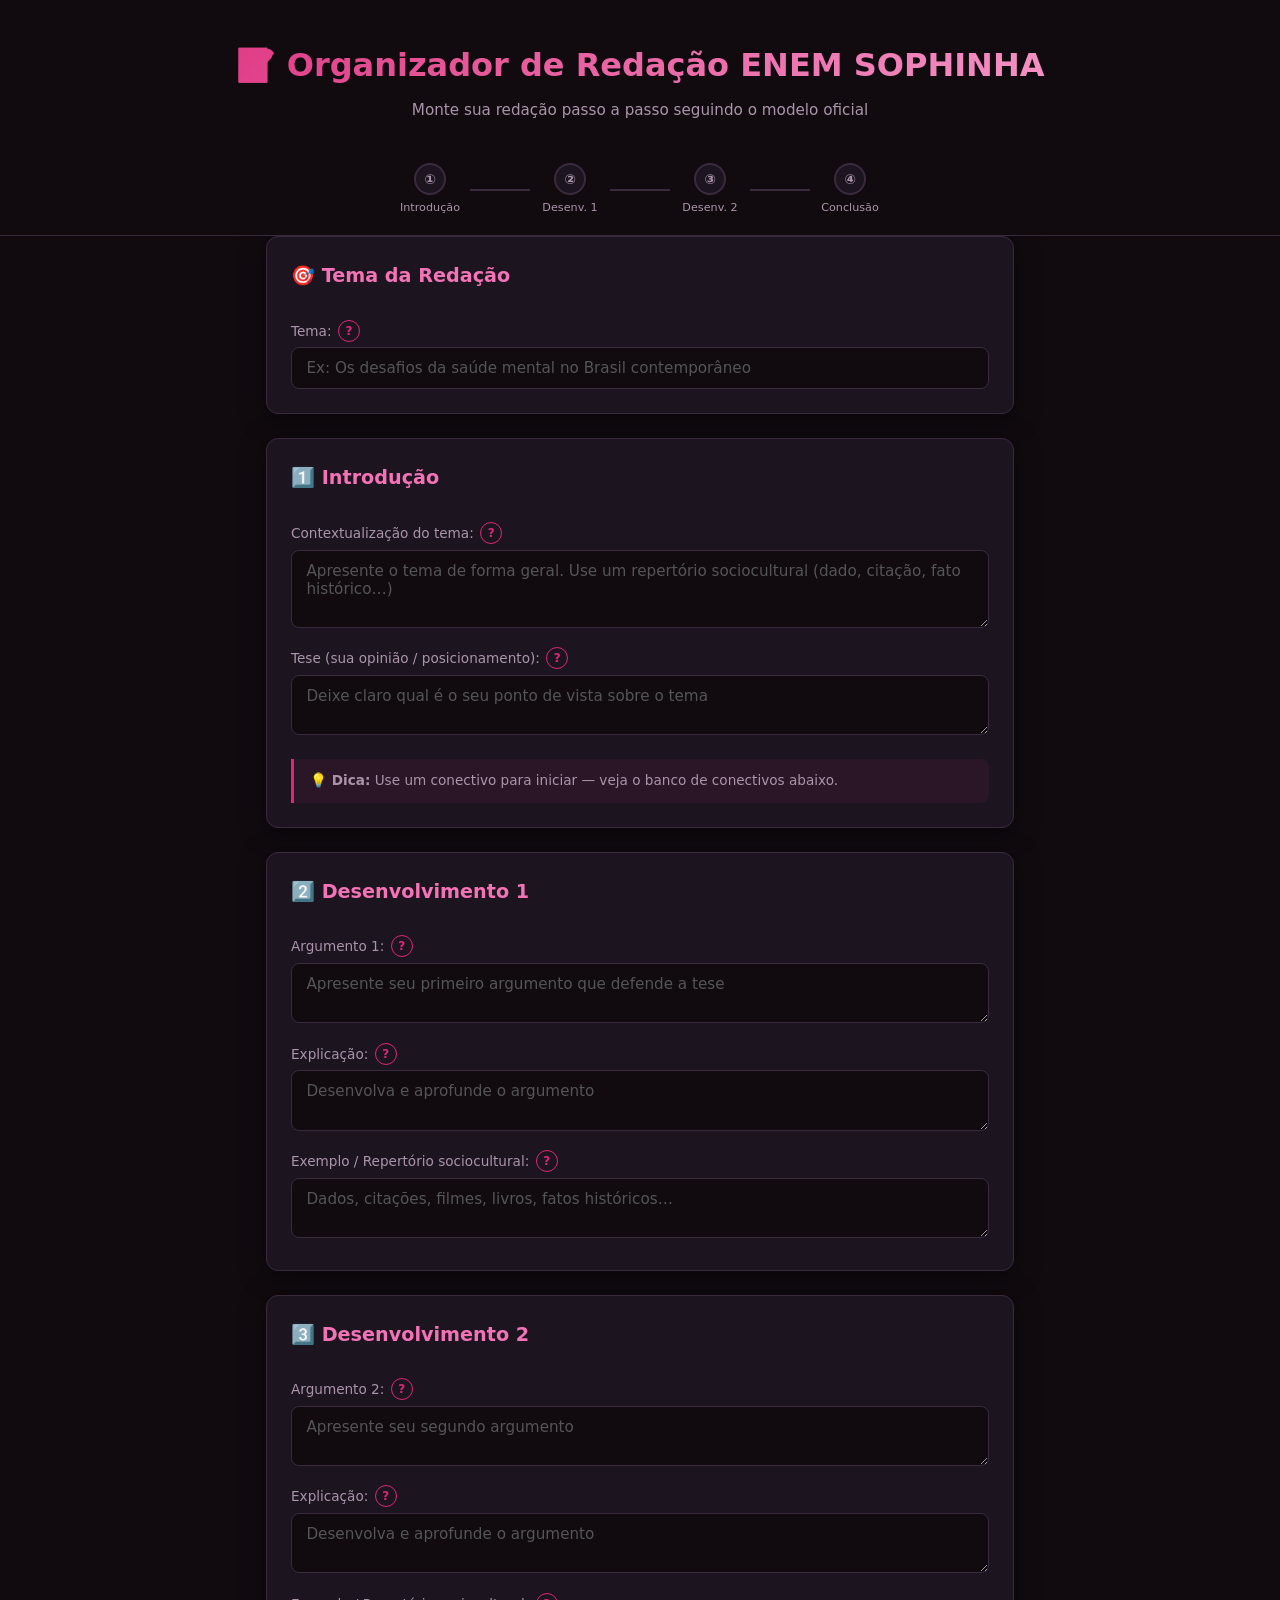
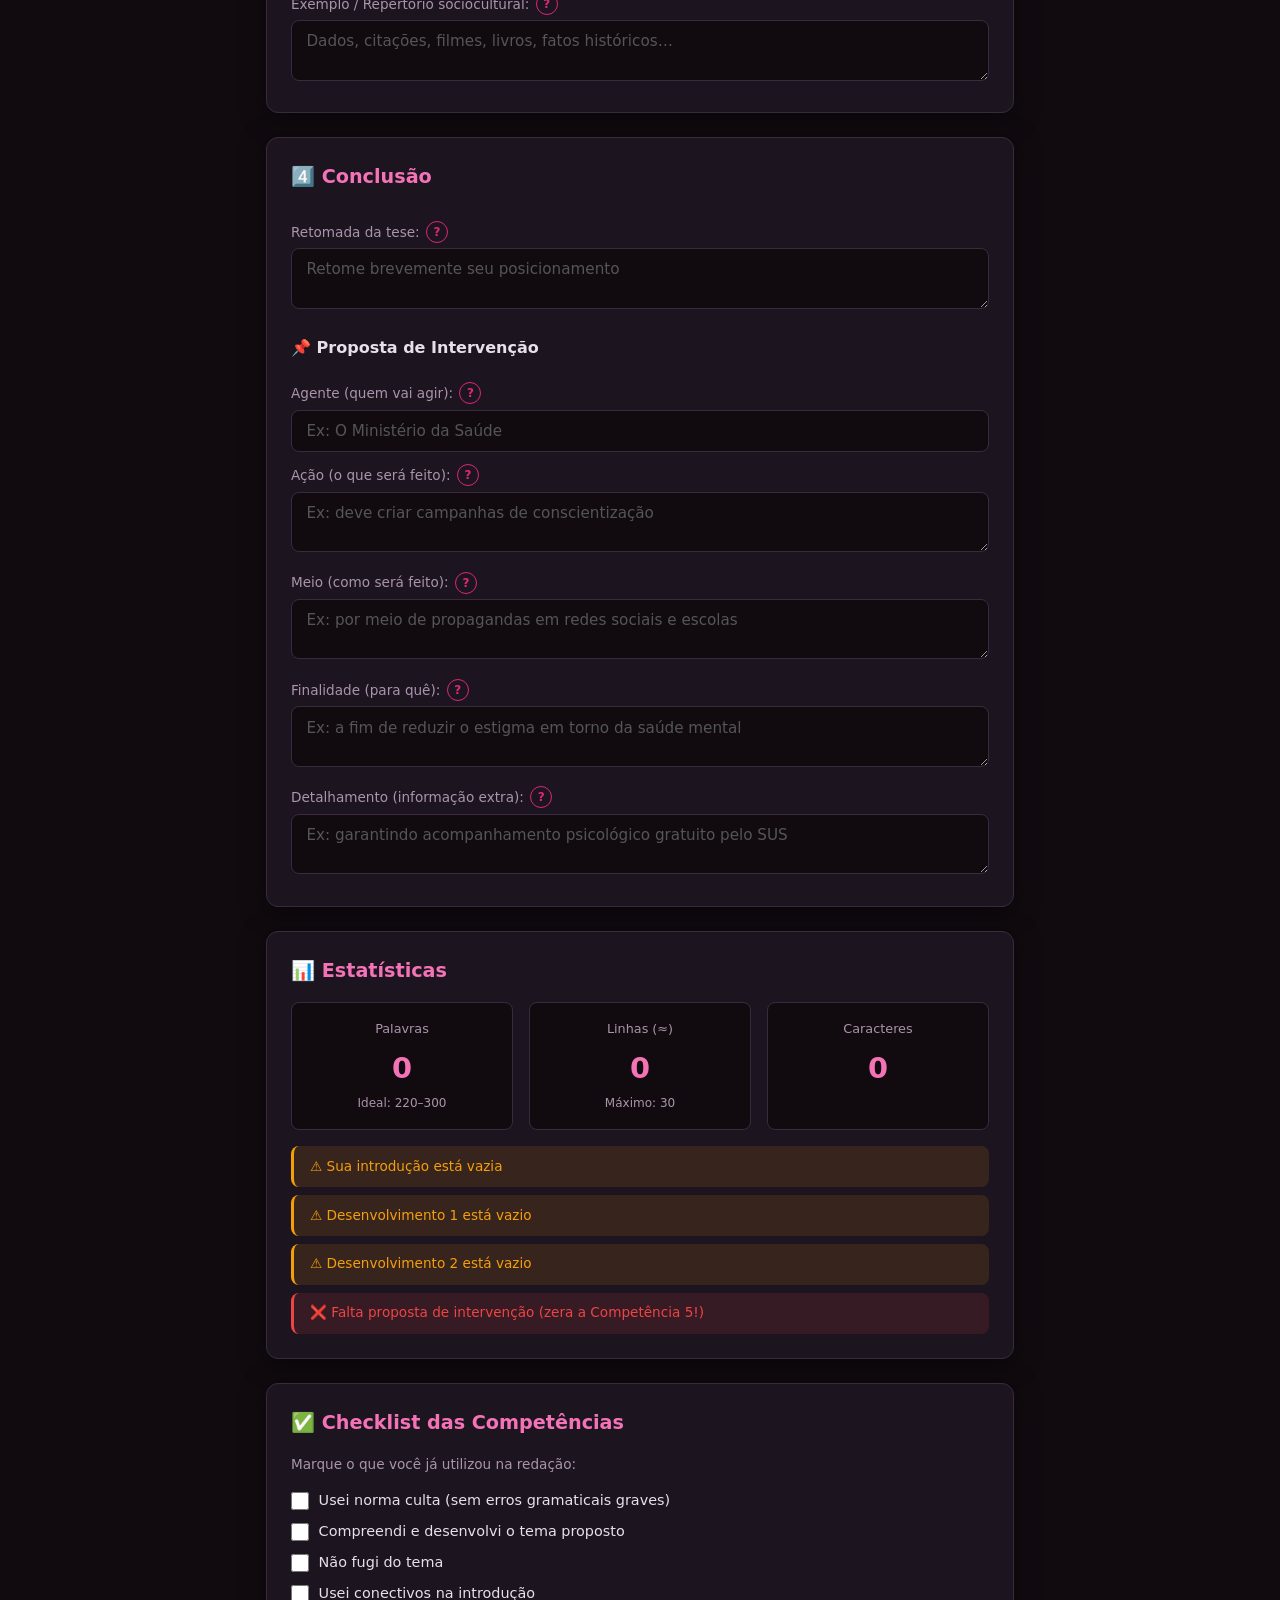
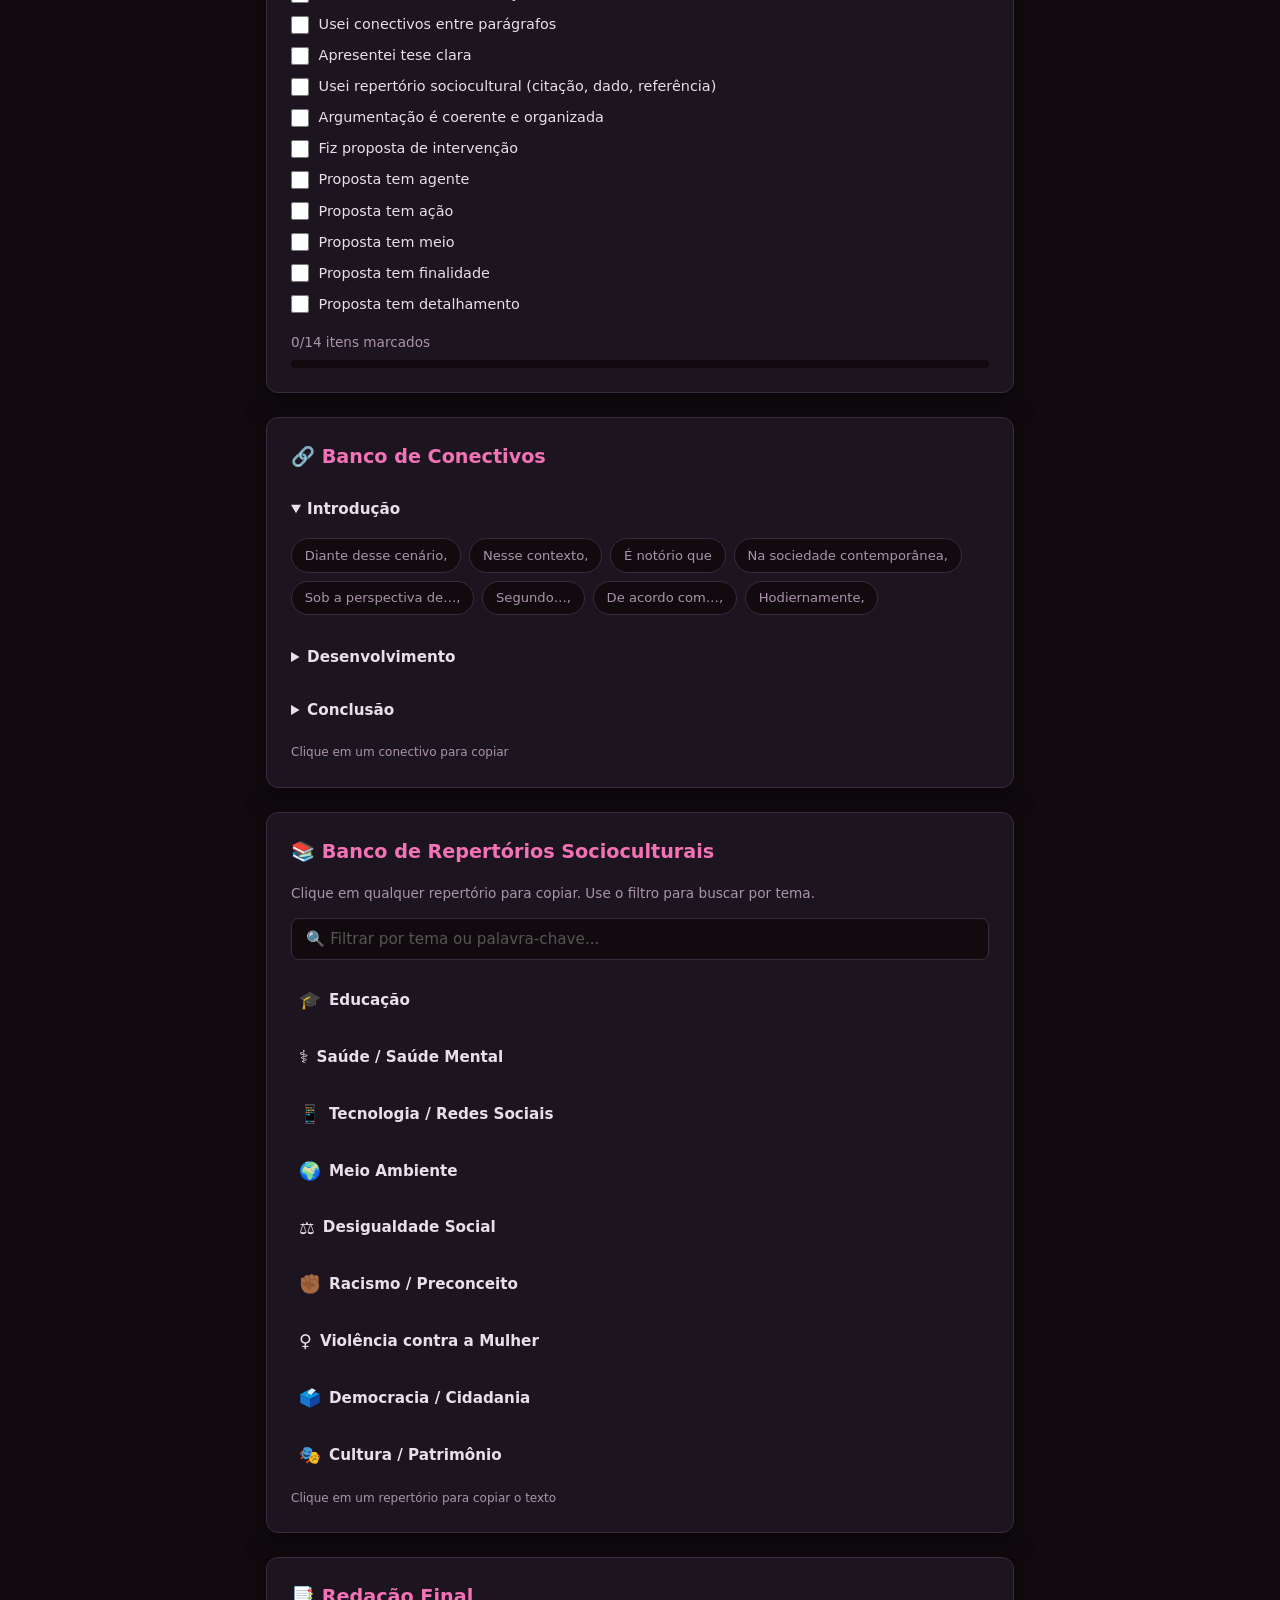
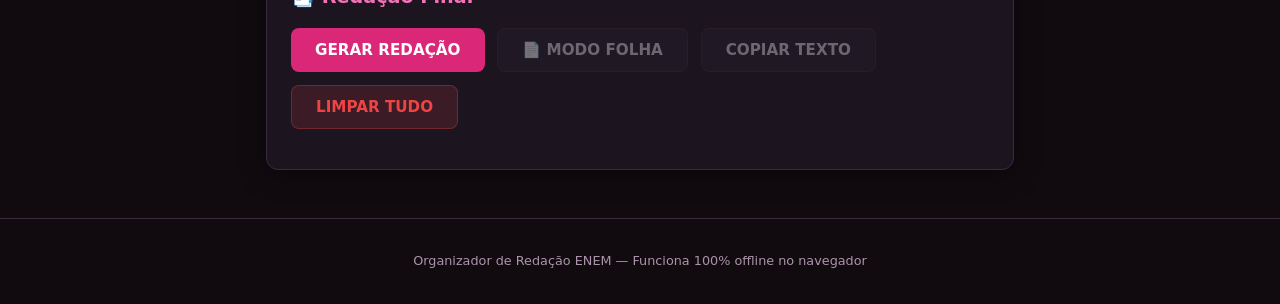
==== index.html @ adaa9970 "Add files via upload" ====
<!DOCTYPE html>
<html lang="pt-BR">
<head>
  <meta charset="UTF-8">
  <meta name="viewport" content="width=device-width, initial-scale=1.0">
  <title>Organizador de Redação ENEM SOPHINHA</title>
  <link rel="stylesheet" href="style.css">
</head>
<body>

  <header>
    <h1>📝 Organizador de Redação ENEM SOPHINHA</h1>
    <p class="subtitle">Monte sua redação passo a passo seguindo o modelo oficial</p>
  </header>

  <!-- ========== PROGRESSO POR SEÇÃO ========== -->
  <nav id="progresso-nav">
    <div class="progresso-container">
      <a href="#card-intro" class="progresso-step" data-secao="intro">
        <span class="step-icon">①</span>
        <span class="step-label">Introdução</span>
      </a>
      <div class="step-line"></div>
      <a href="#card-d1" class="progresso-step" data-secao="d1">
        <span class="step-icon">②</span>
        <span class="step-label">Desenv. 1</span>
      </a>
      <div class="step-line"></div>
      <a href="#card-d2" class="progresso-step" data-secao="d2">
        <span class="step-icon">③</span>
        <span class="step-label">Desenv. 2</span>
      </a>
      <div class="step-line"></div>
      <a href="#card-conclusao" class="progresso-step" data-secao="conc">
        <span class="step-icon">④</span>
        <span class="step-label">Conclusão</span>
      </a>
    </div>
  </nav>

  <main>

    <!-- ========== TEMA ========== -->
    <section class="card" id="card-tema">
      <h2>🎯 Tema da Redação</h2>
      <div class="label-row">
        <label for="tema">Tema:</label>
        <button class="btn-dica" data-dica="tema">?</button>
      </div>
      <div class="dica-contextual" id="dica-tema" hidden>
        O tema é dado pela prova. Copie-o exatamente como aparece na proposta de redação. Ter o tema visível ajuda a não fugir do assunto.
      </div>
      <input type="text" id="tema" placeholder="Ex: Os desafios da saúde mental no Brasil contemporâneo">
    </section>

    <!-- ========== INTRODUÇÃO ========== -->
    <section class="card" id="card-intro">
      <h2>1️⃣ Introdução</h2>

      <div class="label-row">
        <label for="intro-contexto">Contextualização do tema:</label>
        <button class="btn-dica" data-dica="intro-contexto">?</button>
      </div>
      <div class="dica-contextual" id="dica-intro-contexto" hidden>
        Comece com um <strong>repertório sociocultural</strong> (citação de filósofo, dado estatístico, referência histórica ou cultural) que se conecte ao tema. Isso impressiona o corretor logo no início e mostra seu conhecimento de mundo.
      </div>
      <textarea id="intro-contexto" rows="3" placeholder="Apresente o tema de forma geral. Use um repertório sociocultural (dado, citação, fato histórico…)"></textarea>

      <div class="label-row">
        <label for="intro-tese">Tese (sua opinião / posicionamento):</label>
        <button class="btn-dica" data-dica="intro-tese">?</button>
      </div>
      <div class="dica-contextual" id="dica-intro-tese" hidden>
        A tese é o <strong>seu posicionamento central</strong> sobre o tema. Deve ser clara e direta, geralmente na última frase da introdução. Ex: <em>"…o que configura um grave problema que precisa ser combatido."</em> Toda a redação gira em torno dela.
      </div>
      <textarea id="intro-tese" rows="2" placeholder="Deixe claro qual é o seu ponto de vista sobre o tema"></textarea>

      <div class="dica-box">
        <strong>💡 Dica:</strong> Use um conectivo para iniciar — veja o banco de conectivos abaixo.
      </div>
    </section>

    <!-- ========== DESENVOLVIMENTO 1 ========== -->
    <section class="card" id="card-d1">
      <h2>2️⃣ Desenvolvimento 1</h2>

      <div class="label-row">
        <label for="d1-argumento">Argumento 1:</label>
        <button class="btn-dica" data-dica="d1-argumento">?</button>
      </div>
      <div class="dica-contextual" id="dica-d1-argumento" hidden>
        Apresente uma <strong>causa ou consequência</strong> do problema tratado no tema. O argumento deve defender sua tese. Comece com um conectivo como <em>"Primeiramente,"</em> ou <em>"Em primeiro lugar,"</em>.
      </div>
      <textarea id="d1-argumento" rows="2" placeholder="Apresente seu primeiro argumento que defende a tese"></textarea>

      <div class="label-row">
        <label for="d1-explicacao">Explicação:</label>
        <button class="btn-dica" data-dica="d1-explicacao">?</button>
      </div>
      <div class="dica-contextual" id="dica-d1-explicacao" hidden>
        Aprofunde o argumento. Explique <strong>por que</strong> isso acontece ou <strong>como</strong> isso afeta a sociedade. Não basta afirmar — é preciso desenvolver o raciocínio.
      </div>
      <textarea id="d1-explicacao" rows="2" placeholder="Desenvolva e aprofunde o argumento"></textarea>

      <div class="label-row">
        <label for="d1-repertorio">Exemplo / Repertório sociocultural:</label>
        <button class="btn-dica" data-dica="d1-repertorio">?</button>
      </div>
      <div class="dica-contextual" id="dica-d1-repertorio" hidden>
        Use um repertório <strong>legitimado</strong>: dados do IBGE, citações de filósofos (Bauman, Foucault, Hannah Arendt…), referências a filmes, livros, leis ou fatos históricos. Evite senso comum e achismos.
      </div>
      <textarea id="d1-repertorio" rows="2" placeholder="Dados, citações, filmes, livros, fatos históricos…"></textarea>
    </section>

    <!-- ========== DESENVOLVIMENTO 2 ========== -->
    <section class="card" id="card-d2">
      <h2>3️⃣ Desenvolvimento 2</h2>

      <div class="label-row">
        <label for="d2-argumento">Argumento 2:</label>
        <button class="btn-dica" data-dica="d2-argumento">?</button>
      </div>
      <div class="dica-contextual" id="dica-d2-argumento" hidden>
        Traga um <strong>segundo ponto de vista</strong> diferente do primeiro. Pode ser outra causa, outra consequência ou outro ângulo do problema. Use conectivos como <em>"Além disso,"</em> ou <em>"Outrossim,"</em>.
      </div>
      <textarea id="d2-argumento" rows="2" placeholder="Apresente seu segundo argumento"></textarea>

      <div class="label-row">
        <label for="d2-explicacao">Explicação:</label>
        <button class="btn-dica" data-dica="d2-explicacao">?</button>
      </div>
      <div class="dica-contextual" id="dica-d2-explicacao" hidden>
        Mesmo esquema do D1: desenvolva o raciocínio. Mostre <strong>por que</strong> esse segundo ponto é relevante e como ele se conecta à sua tese.
      </div>
      <textarea id="d2-explicacao" rows="2" placeholder="Desenvolva e aprofunde o argumento"></textarea>

      <div class="label-row">
        <label for="d2-repertorio">Exemplo / Repertório sociocultural:</label>
        <button class="btn-dica" data-dica="d2-repertorio">?</button>
      </div>
      <div class="dica-contextual" id="dica-d2-repertorio" hidden>
        Use um repertório <strong>diferente</strong> do D1. Se usou um filósofo antes, tente agora um dado estatístico, uma lei ou um filme. Variedade de repertório mostra amplitude de conhecimento.
      </div>
      <textarea id="d2-repertorio" rows="2" placeholder="Dados, citações, filmes, livros, fatos históricos…"></textarea>
    </section>

    <!-- ========== CONCLUSÃO ========== -->
    <section class="card" id="card-conclusao">
      <h2>4️⃣ Conclusão</h2>

      <div class="label-row">
        <label for="conc-retomada">Retomada da tese:</label>
        <button class="btn-dica" data-dica="conc-retomada">?</button>
      </div>
      <div class="dica-contextual" id="dica-conc-retomada" hidden>
        Resuma seu posicionamento em <strong>1-2 frases</strong> antes de entrar na proposta. Use conectivos como <em>"Portanto,"</em> ou <em>"Diante do exposto,"</em>. Não repita a introdução — sintetize.
      </div>
      <textarea id="conc-retomada" rows="2" placeholder="Retome brevemente seu posicionamento"></textarea>

      <h3>📌 Proposta de Intervenção</h3>

      <div class="label-row">
        <label for="conc-agente">Agente (quem vai agir):</label>
        <button class="btn-dica" data-dica="conc-agente">?</button>
      </div>
      <div class="dica-contextual" id="dica-conc-agente" hidden>
        O agente é <strong>quem vai executar a ação</strong>. Pode ser: O Governo Federal, O Ministério da Educação, as escolas, a mídia, as ONGs, a família… Seja específico — evite "a sociedade" sozinha.
      </div>
      <input type="text" id="conc-agente" placeholder="Ex: O Ministério da Saúde">

      <div class="label-row">
        <label for="conc-acao">Ação (o que será feito):</label>
        <button class="btn-dica" data-dica="conc-acao">?</button>
      </div>
      <div class="dica-contextual" id="dica-conc-acao" hidden>
        Descreva <strong>o que o agente vai fazer concretamente</strong>. Use verbos de ação: criar, implementar, promover, fiscalizar, investir. Ex: <em>"deve criar campanhas educativas"</em>.
      </div>
      <textarea id="conc-acao" rows="2" placeholder="Ex: deve criar campanhas de conscientização"></textarea>

      <div class="label-row">
        <label for="conc-meio">Meio (como será feito):</label>
        <button class="btn-dica" data-dica="conc-meio">?</button>
      </div>
      <div class="dica-contextual" id="dica-conc-meio" hidden>
        Explique <strong>como a ação será executada</strong>. Use expressões como: <em>"por meio de"</em>, <em>"através de"</em>, <em>"mediante"</em>. Ex: <em>"por meio de palestras nas escolas públicas"</em>.
      </div>
      <textarea id="conc-meio" rows="2" placeholder="Ex: por meio de propagandas em redes sociais e escolas"></textarea>

      <div class="label-row">
        <label for="conc-finalidade">Finalidade (para quê):</label>
        <button class="btn-dica" data-dica="conc-finalidade">?</button>
      </div>
      <div class="dica-contextual" id="dica-conc-finalidade" hidden>
        Qual o <strong>objetivo</strong> da ação? Use: <em>"a fim de"</em>, <em>"para que"</em>, <em>"com o intuito de"</em>, <em>"de modo a"</em>. Conecte de volta ao problema do tema.
      </div>
      <textarea id="conc-finalidade" rows="2" placeholder="Ex: a fim de reduzir o estigma em torno da saúde mental"></textarea>

      <div class="label-row">
        <label for="conc-detalhamento">Detalhamento (informação extra):</label>
        <button class="btn-dica" data-dica="conc-detalhamento">?</button>
      </div>
      <div class="dica-contextual" id="dica-conc-detalhamento" hidden>
        O detalhamento é o <strong>5º elemento</strong> que garante nota máxima na Competência 5. Adicione informação extra sobre qualquer parte da proposta. Ex: <em>"garantindo acompanhamento gratuito pelo SUS"</em> ou <em>"com fiscalização trimestral do Ministério Público"</em>.
      </div>
      <textarea id="conc-detalhamento" rows="2" placeholder="Ex: garantindo acompanhamento psicológico gratuito pelo SUS"></textarea>
    </section>

    <!-- ========== CONTADORES & AVISOS ========== -->
    <section class="card" id="card-stats">
      <h2>📊 Estatísticas</h2>
      <div class="stats-grid">
        <div class="stat-item">
          <span class="stat-label">Palavras</span>
          <span class="stat-value" id="stat-palavras">0</span>
          <span class="stat-hint">Ideal: 220–300</span>
        </div>
        <div class="stat-item">
          <span class="stat-label">Linhas (≈)</span>
          <span class="stat-value" id="stat-linhas">0</span>
          <span class="stat-hint">Máximo: 30</span>
        </div>
        <div class="stat-item">
          <span class="stat-label">Caracteres</span>
          <span class="stat-value" id="stat-caracteres">0</span>
        </div>
      </div>
      <div id="avisos" class="avisos-box"></div>
    </section>

    <!-- ========== CHECKLIST COMPETÊNCIAS ========== -->
    <section class="card" id="card-checklist">
      <h2>✅ Checklist das Competências</h2>
      <p class="checklist-desc">Marque o que você já utilizou na redação:</p>
      <ul class="checklist">
        <li><label><input type="checkbox" data-comp="1"> Usei norma culta (sem erros gramaticais graves)</label></li>
        <li><label><input type="checkbox" data-comp="2"> Compreendi e desenvolvi o tema proposto</label></li>
        <li><label><input type="checkbox" data-comp="2b"> Não fugi do tema</label></li>
        <li><label><input type="checkbox" data-comp="3"> Usei conectivos na introdução</label></li>
        <li><label><input type="checkbox" data-comp="3b"> Usei conectivos entre parágrafos</label></li>
        <li><label><input type="checkbox" data-comp="3c"> Apresentei tese clara</label></li>
        <li><label><input type="checkbox" data-comp="4"> Usei repertório sociocultural (citação, dado, referência)</label></li>
        <li><label><input type="checkbox" data-comp="4b"> Argumentação é coerente e organizada</label></li>
        <li><label><input type="checkbox" data-comp="5"> Fiz proposta de intervenção</label></li>
        <li><label><input type="checkbox" data-comp="5b"> Proposta tem agente</label></li>
        <li><label><input type="checkbox" data-comp="5c"> Proposta tem ação</label></li>
        <li><label><input type="checkbox" data-comp="5d"> Proposta tem meio</label></li>
        <li><label><input type="checkbox" data-comp="5e"> Proposta tem finalidade</label></li>
        <li><label><input type="checkbox" data-comp="5f"> Proposta tem detalhamento</label></li>
      </ul>
      <div class="checklist-progress">
        <span id="checklist-count">0</span>/14 itens marcados
        <div class="progress-bar"><div class="progress-fill" id="checklist-bar"></div></div>
      </div>
    </section>

    <!-- ========== BANCO DE CONECTIVOS ========== -->
    <section class="card" id="card-conectivos">
      <h2>🔗 Banco de Conectivos</h2>

      <details open>
        <summary><strong>Introdução</strong></summary>
        <div class="tags">
          <span class="tag" data-copy>Diante desse cenário,</span>
          <span class="tag" data-copy>Nesse contexto,</span>
          <span class="tag" data-copy>É notório que</span>
          <span class="tag" data-copy>Na sociedade contemporânea,</span>
          <span class="tag" data-copy>Sob a perspectiva de…,</span>
          <span class="tag" data-copy>Segundo…,</span>
          <span class="tag" data-copy>De acordo com…,</span>
          <span class="tag" data-copy>Hodiernamente,</span>
        </div>
      </details>

      <details>
        <summary><strong>Desenvolvimento</strong></summary>
        <div class="tags">
          <span class="tag" data-copy>Além disso,</span>
          <span class="tag" data-copy>Ademais,</span>
          <span class="tag" data-copy>Outrossim,</span>
          <span class="tag" data-copy>Nessa perspectiva,</span>
          <span class="tag" data-copy>Vale ressaltar que</span>
          <span class="tag" data-copy>Em virtude disso,</span>
          <span class="tag" data-copy>Sob essa ótica,</span>
          <span class="tag" data-copy>Dessa maneira,</span>
          <span class="tag" data-copy>Sendo assim,</span>
          <span class="tag" data-copy>Diante disso,</span>
        </div>
      </details>

      <details>
        <summary><strong>Conclusão</strong></summary>
        <div class="tags">
          <span class="tag" data-copy>Portanto,</span>
          <span class="tag" data-copy>Dessa forma,</span>
          <span class="tag" data-copy>Logo,</span>
          <span class="tag" data-copy>Em suma,</span>
          <span class="tag" data-copy>Diante do exposto,</span>
          <span class="tag" data-copy>É imprescindível que</span>
          <span class="tag" data-copy>Torna-se necessário, portanto,</span>
        </div>
      </details>

      <p class="tag-hint">Clique em um conectivo para copiar</p>
    </section>

    <!-- ========== BANCO DE REPERTÓRIOS ========== -->
    <section class="card" id="card-repertorios">
      <h2>📚 Banco de Repertórios Socioculturais</h2>
      <p class="checklist-desc">Clique em qualquer repertório para copiar. Use o filtro para buscar por tema.</p>

      <input type="text" id="filtro-repertorios" placeholder="🔍 Filtrar por tema ou palavra-chave...">

      <div id="repertorios-lista">

        <!-- EDUCAÇÃO -->
        <details class="rep-grupo" data-tema="educação">
          <summary><span class="rep-icone">🎓</span> <strong>Educação</strong></summary>
          <div class="rep-cards">
            <div class="rep-card" data-copy>
              <span class="rep-tipo">Citação</span>
              <p class="rep-texto">“A educação é a arma mais poderosa que você pode usar para mudar o mundo.”</p>
              <span class="rep-autor">— Nelson Mandela</span>
            </div>
            <div class="rep-card" data-copy>
              <span class="rep-tipo">Citação</span>
              <p class="rep-texto">“Se a educação sozinha não transforma a sociedade, sem ela tampouco a sociedade muda.”</p>
              <span class="rep-autor">— Paulo Freire</span>
            </div>
            <div class="rep-card" data-copy>
              <span class="rep-tipo">Constituição</span>
              <p class="rep-texto">O Art. 205 da Constituição Federal garante que a educação é direito de todos e dever do Estado e da família.</p>
              <span class="rep-autor">— CF/1988</span>
            </div>
            <div class="rep-card" data-copy>
              <span class="rep-tipo">Dado</span>
              <p class="rep-texto">Segundo o IBGE (PNAD 2023), cerca de 9,6 milhões de brasileiros com 15 anos ou mais são analfabetos.</p>
              <span class="rep-autor">— IBGE</span>
            </div>
          </div>
        </details>

        <!-- SAÚDE -->
        <details class="rep-grupo" data-tema="saúde saúde mental">
          <summary><span class="rep-icone">⚕️</span> <strong>Saúde / Saúde Mental</strong></summary>
          <div class="rep-cards">
            <div class="rep-card" data-copy>
              <span class="rep-tipo">Conceito</span>
              <p class="rep-texto">Segundo a OMS, saúde é “um estado de completo bem-estar físico, mental e social, e não apenas a ausência de doenças.”</p>
              <span class="rep-autor">— OMS</span>
            </div>
            <div class="rep-card" data-copy>
              <span class="rep-tipo">Dado</span>
              <p class="rep-texto">O Brasil é o país mais ansioso do mundo, com 18,6 milhões de pessoas com transtornos de ansiedade.</p>
              <span class="rep-autor">— OMS, 2023</span>
            </div>
            <div class="rep-card" data-copy>
              <span class="rep-tipo">Constituição</span>
              <p class="rep-texto">O Art. 196 da CF/1988 afirma que “a saúde é direito de todos e dever do Estado”.</p>
              <span class="rep-autor">— CF/1988</span>
            </div>
            <div class="rep-card" data-copy>
              <span class="rep-tipo">Referência</span>
              <p class="rep-texto">No livro “O Alienista”, Machado de Assis satiriza a linha tênue entre sanidade e loucura na sociedade.</p>
              <span class="rep-autor">— Machado de Assis</span>
            </div>
          </div>
        </details>

        <!-- TECNOLOGIA -->
        <details class="rep-grupo" data-tema="tecnologia redes sociais internet">
          <summary><span class="rep-icone">📱</span> <strong>Tecnologia / Redes Sociais</strong></summary>
          <div class="rep-cards">
            <div class="rep-card" data-copy>
              <span class="rep-tipo">Citação</span>
              <p class="rep-texto">“A sociedade do cansaço” de Byung-Chul Han analisa como a hiperconectividade gera esgotamento e superfície nas relações.</p>
              <span class="rep-autor">— Byung-Chul Han</span>
            </div>
            <div class="rep-card" data-copy>
              <span class="rep-tipo">Conceito</span>
              <p class="rep-texto">Zygmunt Bauman, em “Modernidade Líquida”, descreve relações frágeis e efêmeras potencializadas pelo mundo digital.</p>
              <span class="rep-autor">— Zygmunt Bauman</span>
            </div>
            <div class="rep-card" data-copy>
              <span class="rep-tipo">Filme</span>
              <p class="rep-texto">O documentário “O Dilema das Redes” (Netflix) revela como algoritmos manipulam comportamentos e criam bolhas informacionais.</p>
              <span class="rep-autor">— Netflix, 2020</span>
            </div>
            <div class="rep-card" data-copy>
              <span class="rep-tipo">Lei</span>
              <p class="rep-texto">O Marco Civil da Internet (Lei 12.965/2014) estabelece princípios, garantias e direitos para o uso da internet no Brasil.</p>
              <span class="rep-autor">— Lei 12.965/2014</span>
            </div>
          </div>
        </details>

        <!-- MEIO AMBIENTE -->
        <details class="rep-grupo" data-tema="meio ambiente sustentabilidade climática desmatamento">
          <summary><span class="rep-icone">🌍</span> <strong>Meio Ambiente</strong></summary>
          <div class="rep-cards">
            <div class="rep-card" data-copy>
              <span class="rep-tipo">Citação</span>
              <p class="rep-texto">“Não herdamos a Terra dos nossos pais, empréstimo-a dos nossos filhos.”</p>
              <span class="rep-autor">— Provérbio indígena</span>
            </div>
            <div class="rep-card" data-copy>
              <span class="rep-tipo">Constituição</span>
              <p class="rep-texto">O Art. 225 da CF/1988 garante que todos têm direito ao meio ambiente ecologicamente equilibrado, bem de uso comum do povo.</p>
              <span class="rep-autor">— CF/1988</span>
            </div>
            <div class="rep-card" data-copy>
              <span class="rep-tipo">Dado</span>
              <p class="rep-texto">O Brasil perdeu cerca de 12% da sua cobertura florestal entre 1985 e 2022, segundo o MapBiomas.</p>
              <span class="rep-autor">— MapBiomas</span>
            </div>
            <div class="rep-card" data-copy>
              <span class="rep-tipo">Referência</span>
              <p class="rep-texto">A Agenda 2030 da ONU estabelece 17 Objetivos de Desenvolvimento Sustentável, incluindo ação climática.</p>
              <span class="rep-autor">— ONU</span>
            </div>
          </div>
        </details>

        <!-- DESIGUALDADE SOCIAL -->
        <details class="rep-grupo" data-tema="desigualdade social pobreza fome">
          <summary><span class="rep-icone">⚖️</span> <strong>Desigualdade Social</strong></summary>
          <div class="rep-cards">
            <div class="rep-card" data-copy>
              <span class="rep-tipo">Citação</span>
              <p class="rep-texto">“Onde não há justiça social, não pode haver paz.”</p>
              <span class="rep-autor">— Papa Paulo VI</span>
            </div>
            <div class="rep-card" data-copy>
              <span class="rep-tipo">Dado</span>
              <p class="rep-texto">O Brasil é um dos 10 países mais desiguais do mundo. Os 10% mais ricos concentram cerca de 59% da renda nacional.</p>
              <span class="rep-autor">— Relatório Oxfam</span>
            </div>
            <div class="rep-card" data-copy>
              <span class="rep-tipo">Conceito</span>
              <p class="rep-texto">O filósofo John Rawls defende o “véu da ignorância”: políticas justas são as que beneficiam os mais vulneráveis da sociedade.</p>
              <span class="rep-autor">— John Rawls</span>
            </div>
            <div class="rep-card" data-copy>
              <span class="rep-tipo">Referência</span>
              <p class="rep-texto">O livro “Vidas Secas”, de Graciliano Ramos, retrata a miséria e a desumanização causadas pela desigualdade no sertão nordestino.</p>
              <span class="rep-autor">— Graciliano Ramos</span>
            </div>
          </div>
        </details>

        <!-- RACISMO / PRECONCEITO -->
        <details class="rep-grupo" data-tema="racismo preconceito discriminação raça">
          <summary><span class="rep-icone">✊🏾</span> <strong>Racismo / Preconceito</strong></summary>
          <div class="rep-cards">
            <div class="rep-card" data-copy>
              <span class="rep-tipo">Citação</span>
              <p class="rep-texto">“Ser negro no Brasil é ser vítima de um genocida sutil.”</p>
              <span class="rep-autor">— Abdias do Nascimento</span>
            </div>
            <div class="rep-card" data-copy>
              <span class="rep-tipo">Dado</span>
              <p class="rep-texto">Segundo o IPEA, pessoas negras têm 2,6 vezes mais chances de serem vítimas de homicídio no Brasil.</p>
              <span class="rep-autor">— IPEA / Atlas da Violência</span>
            </div>
            <div class="rep-card" data-copy>
              <span class="rep-tipo">Lei</span>
              <p class="rep-texto">A Lei 7.716/1989 define como crime inafiançável práticas de racismo no Brasil.</p>
              <span class="rep-autor">— Lei Caó</span>
            </div>
            <div class="rep-card" data-copy>
              <span class="rep-tipo">Referência</span>
              <p class="rep-texto">O conceito de “racismo estrutural” de Silvio Almeida mostra como o racismo está enraizado nas instituições sociais.</p>
              <span class="rep-autor">— Silvio Almeida</span>
            </div>
          </div>
        </details>

        <!-- VIOLÊNCIA CONTRA A MULHER -->
        <details class="rep-grupo" data-tema="mulher violência gênero feminicídio">
          <summary><span class="rep-icone">♀️</span> <strong>Violência contra a Mulher</strong></summary>
          <div class="rep-cards">
            <div class="rep-card" data-copy>
              <span class="rep-tipo">Citação</span>
              <p class="rep-texto">“Não se nasce mulher, torna-se mulher.”</p>
              <span class="rep-autor">— Simone de Beauvoir</span>
            </div>
            <div class="rep-card" data-copy>
              <span class="rep-tipo">Lei</span>
              <p class="rep-texto">A Lei Maria da Penha (11.340/2006) cria mecanismos para coibir e prevenir a violência doméstica e familiar contra a mulher.</p>
              <span class="rep-autor">— Lei 11.340/2006</span>
            </div>
            <div class="rep-card" data-copy>
              <span class="rep-tipo">Dado</span>
              <p class="rep-texto">O Brasil registra, em média, 1 caso de feminicídio a cada 7 horas, segundo o Fórum Brasileiro de Segurança Pública.</p>
              <span class="rep-autor">— FBSP, 2023</span>
            </div>
            <div class="rep-card" data-copy>
              <span class="rep-tipo">Referência</span>
              <p class="rep-texto">A obra “Quarto de Despejo”, de Carolina Maria de Jesus, denuncia a realidade de mulheres marginalizadas.</p>
              <span class="rep-autor">— Carolina Maria de Jesus</span>
            </div>
          </div>
        </details>

        <!-- DEMOCRACIA / CIDADANIA -->
        <details class="rep-grupo" data-tema="democracia cidadania política direitos">
          <summary><span class="rep-icone">🗳️</span> <strong>Democracia / Cidadania</strong></summary>
          <div class="rep-cards">
            <div class="rep-card" data-copy>
              <span class="rep-tipo">Citação</span>
              <p class="rep-texto">“O preço da liberdade é a eterna vigilância.”</p>
              <span class="rep-autor">— Thomas Jefferson</span>
            </div>
            <div class="rep-card" data-copy>
              <span class="rep-tipo">Conceito</span>
              <p class="rep-texto">Hannah Arendt, em “A Condição Humana”, destaca que a ação política é o que torna o ser humano verdadeiramente livre.</p>
              <span class="rep-autor">— Hannah Arendt</span>
            </div>
            <div class="rep-card" data-copy>
              <span class="rep-tipo">Constituição</span>
              <p class="rep-texto">O Art. 1º da CF/1988 institui o Brasil como Estado Democrático de Direito, com fundamento na cidadania e dignidade humana.</p>
              <span class="rep-autor">— CF/1988</span>
            </div>
          </div>
        </details>

        <!-- CULTURA / PATRIMÔNIO -->
        <details class="rep-grupo" data-tema="cultura patrimônio arte história identidade">
          <summary><span class="rep-icone">🎭</span> <strong>Cultura / Patrimônio</strong></summary>
          <div class="rep-cards">
            <div class="rep-card" data-copy>
              <span class="rep-tipo">Citação</span>
              <p class="rep-texto">“Um povo sem memória é um povo sem história, e um povo sem história está fadado a repetir os erros do passado.”</p>
              <span class="rep-autor">— Emile Durkheim</span>
            </div>
            <div class="rep-card" data-copy>
              <span class="rep-tipo">Constituição</span>
              <p class="rep-texto">O Art. 216 da CF/1988 define como patrimônio cultural os bens de natureza material e imaterial referentes à identidade nacional.</p>
              <span class="rep-autor">— CF/1988</span>
            </div>
            <div class="rep-card" data-copy>
              <span class="rep-tipo">Conceito</span>
              <p class="rep-texto">Pierre Bourdieu analisa o “capital cultural”: o acesso à cultura determina oportunidades e reprograma desigualdades.</p>
              <span class="rep-autor">— Pierre Bourdieu</span>
            </div>
          </div>
        </details>

      </div>

      <p class="tag-hint">Clique em um repertório para copiar o texto</p>
    </section>

    <!-- ========== GERAR REDAÇÃO ========== -->
    <section class="card" id="card-gerar">
      <h2>📑 Redação Final</h2>
      <div class="btn-row">
        <button id="btn-gerar" class="btn btn-primary">GERAR REDAÇÃO</button>
        <button id="btn-folha" class="btn btn-secondary" disabled>📄 MODO FOLHA</button>
        <button id="btn-copiar" class="btn btn-secondary" disabled>COPIAR TEXTO</button>
        <button id="btn-limpar" class="btn btn-danger">LIMPAR TUDO</button>
      </div>
      <div id="redacao-final" class="redacao-output" hidden>
        <div id="redacao-texto"></div>
      </div>
    </section>

  </main>

  <!-- ========== MODAL FOLHA DE REDAÇÃO ========== -->
  <div id="folha-overlay" class="folha-overlay" hidden>
    <div class="folha-modal">
      <div class="folha-header">
        <h2>📄 Folha de Redação — Simulação ENEM</h2>
        <button id="btn-fechar-folha" class="btn-fechar">&times;</button>
      </div>
      <div class="folha-tema">
        <span>TEMA:</span>
        <span id="folha-tema-texto"></span>
      </div>
      <div class="folha-opcoes">
        <label for="folha-fonte">Tamanho da letra:</label>
        <select id="folha-fonte">
          <option value="small">Pequena (mais texto por linha)</option>
          <option value="medium" selected>Média (padrão)</option>
          <option value="large">Grande (menos texto por linha)</option>
        </select>
      </div>
      <div class="folha-papel" id="folha-papel">
        <!-- 30 linhas serão geradas pelo JS -->
      </div>
      <div class="folha-footer">
        <span id="folha-linhas-usadas">0</span>/30 linhas utilizadas
        <button id="btn-imprimir" class="btn btn-primary btn-sm">🖨️ IMPRIMIR</button>
      </div>
    </div>
  </div>

  <footer>
    <p>Organizador de Redação ENEM &mdash; Funciona 100% offline no navegador</p>
  </footer>

  <div id="toast" class="toast" hidden></div>

  <script src="script.js"></script>
</body>
</html>
---- style.css ----
/* ===== RESET & BASE ===== */
*,
*::before,
*::after {
  margin: 0;
  padding: 0;
  box-sizing: border-box;
}

:root {
  --bg: #110b10;
  --surface: #1c1520;
  --surface-hover: #271e2b;
  --border: #3a2a3d;
  --text: #e8e0e8;
  --text-muted: #ab94ab;
  --accent: #db2777;
  --accent-hover: #f472b6;
  --success: #22c55e;
  --warning: #f59e0b;
  --danger: #ef4444;
  --radius: 12px;
  --shadow: 0 4px 24px rgba(0, 0, 0, .5);
}

html {
  scroll-behavior: smooth;
}

body {
  font-family: 'Segoe UI', system-ui, -apple-system, sans-serif;
  background: var(--bg);
  color: var(--text);
  line-height: 1.6;
  min-height: 100vh;
}

/* ===== HEADER ===== */
header {
  text-align: center;
  padding: 2.5rem 1rem 1.5rem;
}

header h1 {
  font-size: 2rem;
  font-weight: 700;
  background: linear-gradient(135deg, var(--accent), #f9a8d4);
  -webkit-background-clip: text;
  background-clip: text;
  -webkit-text-fill-color: transparent;
}

.subtitle {
  color: var(--text-muted);
  margin-top: .4rem;
  font-size: .95rem;
}

/* ===== PROGRESSO POR SEÇÃO ===== */
#progresso-nav {
  position: sticky;
  top: 0;
  z-index: 100;
  background: var(--bg);
  border-bottom: 1px solid var(--border);
  padding: .8rem 1rem;
}

.progresso-container {
  max-width: 780px;
  margin: 0 auto;
  display: flex;
  align-items: center;
  justify-content: center;
  gap: 0;
}

.progresso-step {
  display: flex;
  flex-direction: column;
  align-items: center;
  gap: .25rem;
  text-decoration: none;
  cursor: pointer;
  transition: all .2s;
  padding: .3rem .6rem;
  border-radius: 8px;
  min-width: 80px;
}

.progresso-step:hover {
  background: var(--surface-hover);
}

.step-icon {
  width: 32px;
  height: 32px;
  border-radius: 50%;
  display: flex;
  align-items: center;
  justify-content: center;
  font-size: .85rem;
  font-weight: 700;
  border: 2px solid var(--border);
  color: var(--text-muted);
  background: var(--surface);
  transition: all .3s;
}

.step-label {
  font-size: .7rem;
  color: var(--text-muted);
  font-weight: 500;
  white-space: nowrap;
  transition: color .3s;
}

.step-line {
  flex: 1;
  height: 2px;
  background: var(--border);
  min-width: 20px;
  max-width: 60px;
  transition: background .3s;
}

/* Estado: parcialmente preenchido */
.progresso-step.partial .step-icon {
  border-color: var(--warning);
  color: var(--warning);
}

.progresso-step.partial .step-label {
  color: var(--warning);
}

.step-line.partial {
  background: var(--warning);
}

/* Estado: completo */
.progresso-step.done .step-icon {
  border-color: var(--success);
  background: var(--success);
  color: #fff;
}

.progresso-step.done .step-icon::after {
  content: '✓';
}

.progresso-step.done .step-label {
  color: var(--success);
}

.step-line.done {
  background: var(--success);
}

/* Esconder número quando completo */
.progresso-step.done .step-icon {
  font-size: 0;
}

.progresso-step.done .step-icon::after {
  font-size: .85rem;
}

/* ===== MAIN / CARDS ===== */
main {
  max-width: 780px;
  margin: 0 auto;
  padding: 0 1rem 3rem;
  display: flex;
  flex-direction: column;
  gap: 1.5rem;
}

.card {
  background: var(--surface);
  border: 1px solid var(--border);
  border-radius: var(--radius);
  padding: 1.5rem;
  box-shadow: var(--shadow);
}

.card h2 {
  font-size: 1.2rem;
  margin-bottom: 1rem;
  color: var(--accent-hover);
}

.card h3 {
  font-size: 1rem;
  margin: 1.2rem 0 .6rem;
  color: var(--text);
}

/* ===== FORM ELEMENTS ===== */
label {
  display: block;
  font-size: .85rem;
  color: var(--text-muted);
  margin: .8rem 0 .3rem;
  font-weight: 500;
}

input[type="text"],
textarea {
  width: 100%;
  background: var(--bg);
  border: 1px solid var(--border);
  border-radius: 8px;
  padding: .7rem .9rem;
  color: var(--text);
  font-size: .95rem;
  font-family: inherit;
  transition: border-color .2s;
  resize: vertical;
}

input[type="text"]:focus,
textarea:focus {
  outline: none;
  border-color: var(--accent);
  box-shadow: 0 0 0 3px rgba(219, 39, 119, .25);
}

textarea::placeholder,
input::placeholder {
  color: #555;
}

/* ===== DICA BOX ===== */
.dica-box {
  margin-top: 1rem;
  padding: .7rem 1rem;
  background: rgba(219, 39, 119, .08);
  border-left: 3px solid var(--accent);
  border-radius: 0 8px 8px 0;
  font-size: .85rem;
  color: var(--text-muted);
}

/* ===== LABEL ROW + DICAS CONTEXTUAIS ===== */
.label-row {
  display: flex;
  align-items: center;
  gap: .4rem;
}

.label-row label {
  margin: .8rem 0 .3rem;
}

.btn-dica {
  width: 22px;
  height: 22px;
  border-radius: 50%;
  border: 1.5px solid var(--accent);
  background: transparent;
  color: var(--accent);
  font-size: .75rem;
  font-weight: 700;
  cursor: pointer;
  display: inline-flex;
  align-items: center;
  justify-content: center;
  flex-shrink: 0;
  transition: all .2s;
  margin-top: .4rem;
  font-family: inherit;
}

.btn-dica:hover,
.btn-dica.active {
  background: var(--accent);
  color: #fff;
}

.dica-contextual {
  padding: .7rem 1rem;
  background: rgba(219, 39, 119, .06);
  border: 1px solid rgba(219, 39, 119, .2);
  border-radius: 8px;
  font-size: .82rem;
  line-height: 1.5;
  color: var(--text-muted);
  margin-bottom: .3rem;
  animation: dicaSlide .25s ease;
}

.dica-contextual strong {
  color: var(--accent-hover);
}

.dica-contextual em {
  color: var(--text);
  font-style: italic;
}

@keyframes dicaSlide {
  from {
    opacity: 0;
    transform: translateY(-6px);
  }
  to {
    opacity: 1;
    transform: translateY(0);
  }
}

/* ===== STATS ===== */
.stats-grid {
  display: grid;
  grid-template-columns: repeat(auto-fit, minmax(140px, 1fr));
  gap: 1rem;
}

.stat-item {
  text-align: center;
  padding: 1rem;
  background: var(--bg);
  border-radius: 8px;
  border: 1px solid var(--border);
}

.stat-label {
  display: block;
  font-size: .8rem;
  color: var(--text-muted);
  margin-bottom: .3rem;
}

.stat-value {
  display: block;
  font-size: 1.8rem;
  font-weight: 700;
  color: var(--accent-hover);
}

.stat-value.ok   { color: var(--success); }
.stat-value.warn { color: var(--warning); }
.stat-value.over { color: var(--danger); }

.stat-hint {
  display: block;
  font-size: .75rem;
  color: var(--text-muted);
  margin-top: .2rem;
}

/* ===== AVISOS ===== */
.avisos-box {
  margin-top: 1rem;
  display: flex;
  flex-direction: column;
  gap: .5rem;
}

.aviso {
  padding: .6rem 1rem;
  border-radius: 8px;
  font-size: .85rem;
  font-weight: 500;
}

.aviso.warn {
  background: rgba(245, 158, 11, .12);
  color: var(--warning);
  border-left: 3px solid var(--warning);
}

.aviso.error {
  background: rgba(239, 68, 68, .12);
  color: var(--danger);
  border-left: 3px solid var(--danger);
}

.aviso.ok {
  background: rgba(34, 197, 94, .12);
  color: var(--success);
  border-left: 3px solid var(--success);
}

/* ===== CHECKLIST ===== */
.checklist-desc {
  font-size: .85rem;
  color: var(--text-muted);
  margin-bottom: .8rem;
}

.checklist {
  list-style: none;
  display: flex;
  flex-direction: column;
  gap: .5rem;
}

.checklist li label {
  display: flex;
  align-items: center;
  gap: .6rem;
  cursor: pointer;
  font-size: .9rem;
  color: var(--text);
  margin: 0;
}

.checklist input[type="checkbox"] {
  accent-color: var(--accent);
  width: 18px;
  height: 18px;
  cursor: pointer;
}

.checklist-progress {
  margin-top: 1rem;
  font-size: .85rem;
  color: var(--text-muted);
}

.progress-bar {
  margin-top: .4rem;
  height: 8px;
  background: var(--bg);
  border-radius: 4px;
  overflow: hidden;
}

.progress-fill {
  height: 100%;
  width: 0%;
  background: linear-gradient(90deg, var(--accent), var(--success));
  border-radius: 4px;
  transition: width .3s ease;
}

/* ===== CONECTIVOS ===== */
details {
  margin-bottom: .8rem;
}

details summary {
  cursor: pointer;
  padding: .5rem 0;
  color: var(--text);
  font-size: .95rem;
}

details summary:hover {
  color: var(--accent-hover);
}

.tags {
  display: flex;
  flex-wrap: wrap;
  gap: .5rem;
  padding: .6rem 0;
}

.tag {
  display: inline-block;
  padding: .35rem .8rem;
  background: var(--bg);
  border: 1px solid var(--border);
  border-radius: 20px;
  font-size: .82rem;
  color: var(--text-muted);
  cursor: pointer;
  transition: all .2s;
  user-select: none;
}

.tag:hover {
  border-color: var(--accent);
  color: var(--accent-hover);
  background: rgba(219, 39, 119, .08);
}

.tag.copied {
  border-color: var(--success);
  color: var(--success);
}

.tag-hint {
  font-size: .75rem;
  color: var(--text-muted);
  margin-top: .3rem;
}

/* ===== BANCO DE REPERTÓRIOS ===== */
#filtro-repertorios {
  margin-bottom: 1rem;
}

.rep-grupo {
  margin-bottom: .6rem;
}

.rep-grupo summary {
  cursor: pointer;
  padding: .6rem .5rem;
  font-size: .95rem;
  color: var(--text);
  display: flex;
  align-items: center;
  gap: .5rem;
  border-radius: 8px;
  transition: background .2s;
}

.rep-grupo summary:hover {
  background: var(--surface-hover);
}

.rep-icone {
  font-size: 1.1rem;
}

.rep-cards {
  display: grid;
  grid-template-columns: repeat(auto-fill, minmax(280px, 1fr));
  gap: .7rem;
  padding: .5rem 0 .8rem;
}

.rep-card {
  background: var(--bg);
  border: 1px solid var(--border);
  border-radius: 10px;
  padding: .8rem 1rem;
  cursor: pointer;
  transition: all .2s;
  position: relative;
}

.rep-card:hover {
  border-color: var(--accent);
  transform: translateY(-2px);
  box-shadow: 0 4px 16px rgba(0, 0, 0, .3);
}

.rep-card.copied {
  border-color: var(--success);
}

.rep-tipo {
  display: inline-block;
  font-size: .65rem;
  font-weight: 700;
  text-transform: uppercase;
  letter-spacing: .5px;
  padding: .15rem .5rem;
  border-radius: 4px;
  margin-bottom: .4rem;
  background: rgba(219, 39, 119, .12);
  color: var(--accent-hover);
}

.rep-texto {
  font-size: .85rem;
  line-height: 1.5;
  color: var(--text);
  margin-bottom: .4rem;
}

.rep-autor {
  font-size: .75rem;
  color: var(--text-muted);
  font-style: italic;
}

.rep-grupo[hidden] {
  display: none;
}

@media (max-width: 600px) {
  .rep-cards {
    grid-template-columns: 1fr;
  }
}

/* ===== BOTÕES ===== */
.btn-row {
  display: flex;
  flex-wrap: wrap;
  gap: .8rem;
  margin-bottom: 1rem;
}

.btn {
  padding: .75rem 1.5rem;
  border: none;
  border-radius: 8px;
  font-size: .95rem;
  font-weight: 600;
  cursor: pointer;
  transition: all .2s;
  font-family: inherit;
}

.btn-primary {
  background: var(--accent);
  color: #fff;
}

.btn-primary:hover {
  background: var(--accent-hover);
  transform: translateY(-1px);
}

.btn-secondary {
  background: var(--surface-hover);
  color: var(--text);
  border: 1px solid var(--border);
}

.btn-secondary:hover:not(:disabled) {
  border-color: var(--accent);
}

.btn-secondary:disabled {
  opacity: .4;
  cursor: not-allowed;
}

.btn-danger {
  background: rgba(239, 68, 68, .15);
  color: var(--danger);
  border: 1px solid rgba(239, 68, 68, .3);
}

.btn-danger:hover {
  background: rgba(239, 68, 68, .25);
}

/* ===== REDAÇÃO OUTPUT ===== */
.redacao-output {
  background: var(--bg);
  border: 1px solid var(--border);
  border-radius: 8px;
  padding: 1.5rem;
  margin-top: .5rem;
  white-space: pre-wrap;
  word-wrap: break-word;
  overflow-wrap: break-word;
  font-size: .95rem;
  line-height: 1.8;
  max-height: 500px;
  overflow-y: auto;
}

/* ===== TOAST ===== */
.toast {
  position: fixed;
  bottom: 2rem;
  left: 50%;
  transform: translateX(-50%) translateY(20px);
  background: var(--surface);
  border: 1px solid var(--border);
  color: var(--text);
  padding: .7rem 1.4rem;
  border-radius: 8px;
  font-size: .9rem;
  box-shadow: var(--shadow);
  opacity: 0;
  transition: all .3s ease;
  z-index: 1000;
}

.toast.show {
  opacity: 1;
  transform: translateX(-50%) translateY(0);
}

/* ===== FOOTER ===== */
footer {
  text-align: center;
  padding: 2rem 1rem;
  color: var(--text-muted);
  font-size: .8rem;
  border-top: 1px solid var(--border);
}

/* ===== FOLHA DE REDAÇÃO (MODAL) ===== */
.folha-overlay[hidden] {
  display: none !important;
}

.folha-overlay {
  position: fixed;
  inset: 0;
  background: rgba(0, 0, 0, .75);
  z-index: 2000;
  display: flex;
  align-items: flex-start;
  justify-content: center;
  padding: 2rem 1rem;
  overflow-y: auto;
  animation: fadeIn .25s ease;
}

@keyframes fadeIn {
  from { opacity: 0; }
  to   { opacity: 1; }
}

.folha-modal {
  width: 100%;
  max-width: 700px;
  background: var(--surface);
  border: 1px solid var(--border);
  border-radius: var(--radius);
  box-shadow: 0 8px 40px rgba(0, 0, 0, .6);
  overflow: hidden;
}

.folha-header {
  display: flex;
  align-items: center;
  justify-content: space-between;
  padding: 1rem 1.5rem;
  border-bottom: 1px solid var(--border);
}

.folha-header h2 {
  font-size: 1.1rem;
  color: var(--accent-hover);
  margin: 0;
}

.btn-fechar {
  background: none;
  border: none;
  color: var(--text-muted);
  font-size: 1.6rem;
  cursor: pointer;
  padding: 0 .3rem;
  line-height: 1;
  transition: color .2s;
}

.btn-fechar:hover {
  color: var(--danger);
}

.folha-tema {
  padding: .8rem 1.5rem;
  background: var(--bg);
  font-size: .85rem;
  color: var(--text-muted);
  border-bottom: 1px solid var(--border);
}

.folha-tema span:first-child {
  font-weight: 700;
  color: var(--accent);
  margin-right: .5rem;
}

/* Papel com linhas */
.folha-papel {
  background: #fef9ef;
  padding: 1.2rem 1.5rem 1.2rem 3.5rem;
  position: relative;
  min-height: 300px;
  overflow-x: hidden;
}

/* Margem esquerda vermelha */
.folha-papel::before {
  content: '';
  position: absolute;
  left: 3rem;
  top: 0;
  bottom: 0;
  width: 2px;
  background: #e8a0a0;
}

.folha-linha {
  display: flex;
  align-items: baseline;
  min-height: 28px;
  border-bottom: 1px solid #d4c9b8;
  position: relative;
}

.folha-linha-num {
  position: absolute;
  left: -2.5rem;
  width: 2rem;
  text-align: right;
  font-size: .65rem;
  color: #b0a090;
  font-family: 'Courier New', monospace;
  user-select: none;
}

.folha-linha-texto {
  flex: 1;
  font-family: 'Segoe Script', 'Comic Sans MS', 'Caveat', cursive;
  font-size: .92rem;
  color: #1a1a2e;
  line-height: 1.6;
  padding: 2px 0;
  min-height: 24px;
  word-break: break-word;
  overflow-wrap: break-word;
}

/* Tamanhos de fonte da folha */
.folha-papel.fonte-small .folha-linha-texto {
  font-size: .78rem;
}

.folha-papel.fonte-small .folha-linha {
  min-height: 24px;
}

.folha-papel.fonte-medium .folha-linha-texto {
  font-size: .92rem;
}

.folha-papel.fonte-medium .folha-linha {
  min-height: 28px;
}

.folha-papel.fonte-large .folha-linha-texto {
  font-size: 1.1rem;
}

.folha-papel.fonte-large .folha-linha {
  min-height: 34px;
}

/* Opções da folha */
.folha-opcoes {
  padding: .6rem 1.5rem;
  display: flex;
  align-items: center;
  gap: .8rem;
  border-bottom: 1px solid var(--border);
  background: var(--surface);
}

.folha-opcoes label {
  font-size: .8rem;
  color: var(--text-muted);
  margin: 0;
  white-space: nowrap;
}

.folha-opcoes select {
  background: var(--bg);
  border: 1px solid var(--border);
  border-radius: 6px;
  color: var(--text);
  padding: .35rem .6rem;
  font-size: .8rem;
  font-family: inherit;
  cursor: pointer;
}

.folha-linha.vazia .folha-linha-texto {
  color: transparent;
}

.folha-linha.paragrafo-inicio .folha-linha-texto {
  padding-left: 2rem;
}

.folha-footer {
  padding: .8rem 1.5rem;
  border-top: 1px solid var(--border);
  display: flex;
  align-items: center;
  justify-content: space-between;
  font-size: .85rem;
  color: var(--text-muted);
}

.btn-sm {
  padding: .45rem 1rem;
  font-size: .82rem;
}

/* Linhas que ultrapassam 30 */
.folha-linha.excedente {
  background: rgba(239, 68, 68, .1);
}

.folha-linha.excedente .folha-linha-num {
  color: var(--danger);
  font-weight: 700;
}

/* ===== PRINT ===== */
@media print {
  body * {
    visibility: hidden;
  }

  .folha-overlay,
  .folha-overlay * {
    visibility: visible;
  }

  .folha-overlay {
    position: absolute;
    inset: 0;
    background: #fff;
    padding: 0;
  }

  .folha-modal {
    box-shadow: none;
    border: none;
    max-width: 100%;
  }

  .folha-header,
  .folha-footer {
    border-color: #ccc;
  }

  .btn-fechar,
  #btn-imprimir {
    display: none;
  }

  .folha-papel {
    padding-top: .5rem;
  }
}

/* ===== RESPONSIVE ===== */
@media (max-width: 600px) {
  header h1 {
    font-size: 1.4rem;
  }

  .card {
    padding: 1rem;
  }

  .stats-grid {
    grid-template-columns: 1fr;
  }

  .btn-row {
    flex-direction: column;
  }

  .btn {
    width: 100%;
    text-align: center;
  }

  .progresso-step {
    min-width: 60px;
    padding: .3rem .3rem;
  }

  .step-icon {
    width: 26px;
    height: 26px;
    font-size: .75rem;
  }

  .step-label {
    font-size: .6rem;
  }

  .step-line {
    min-width: 12px;
  }
}
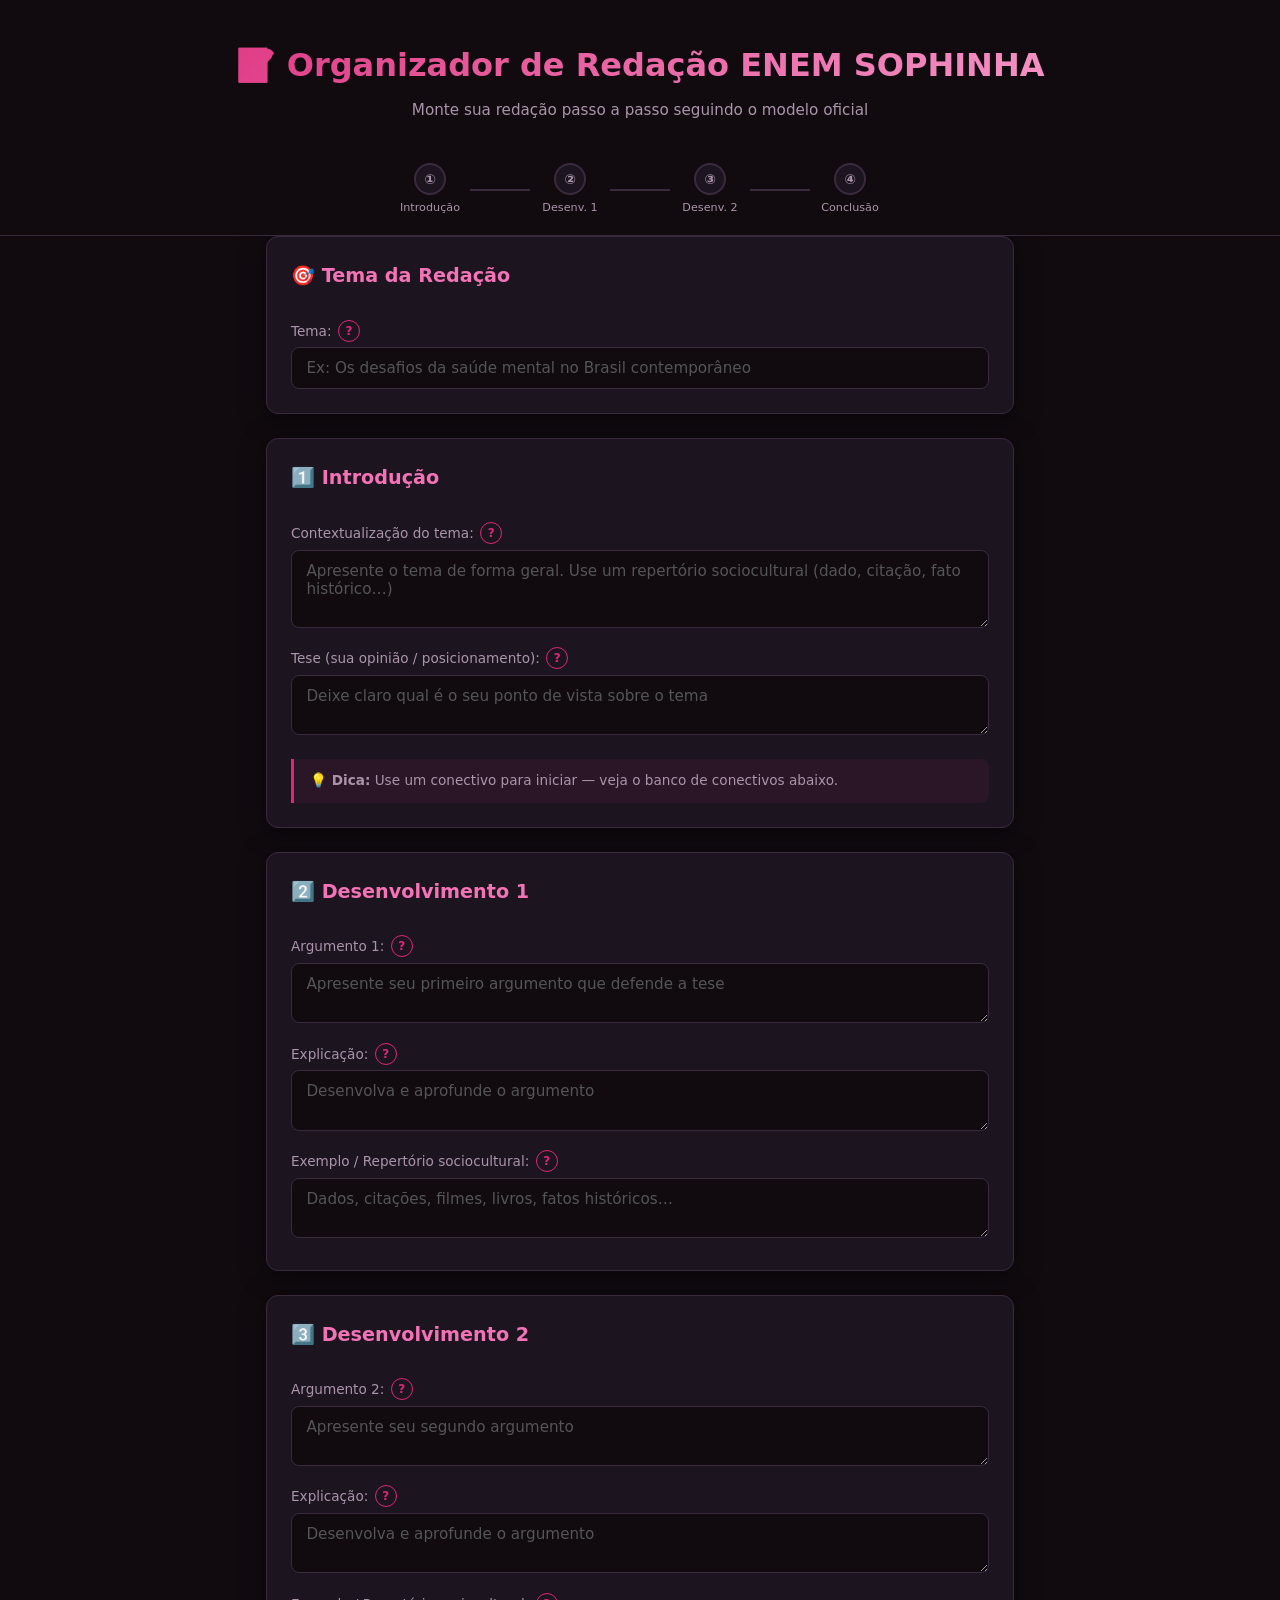
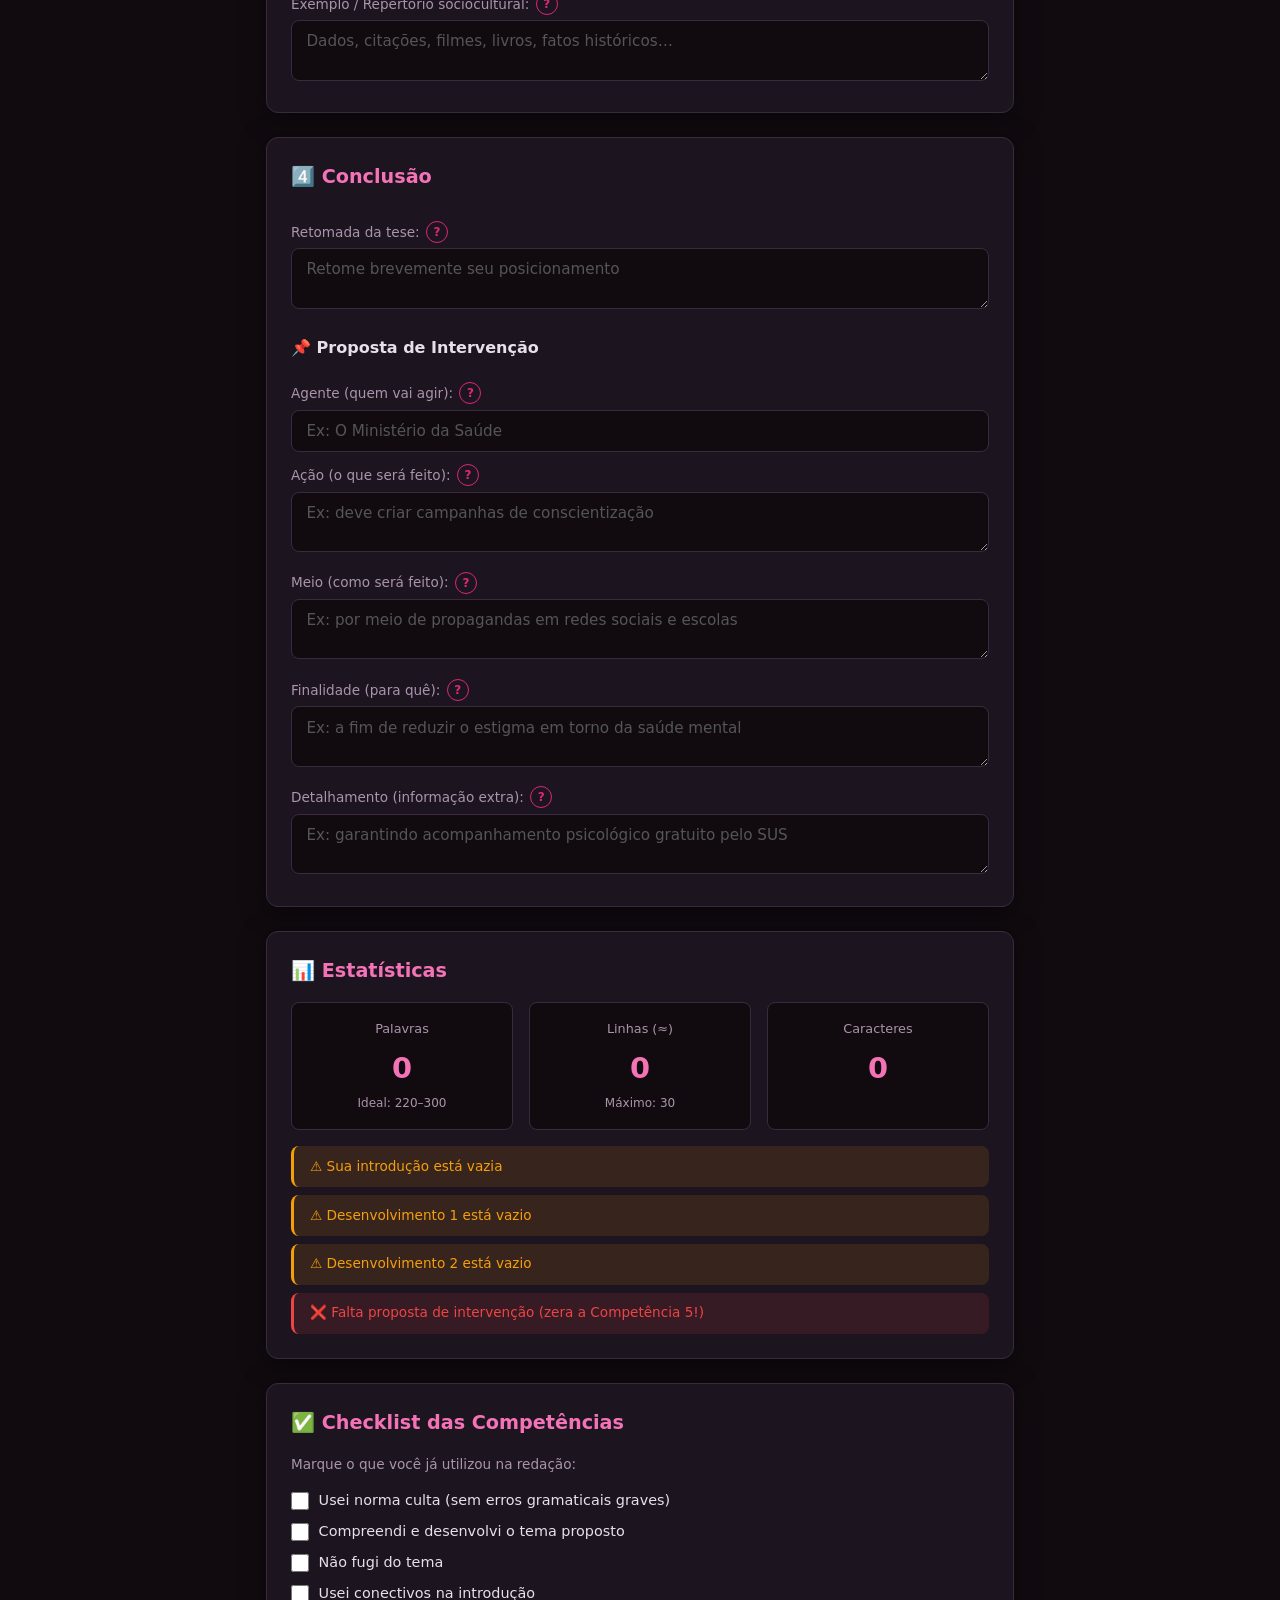
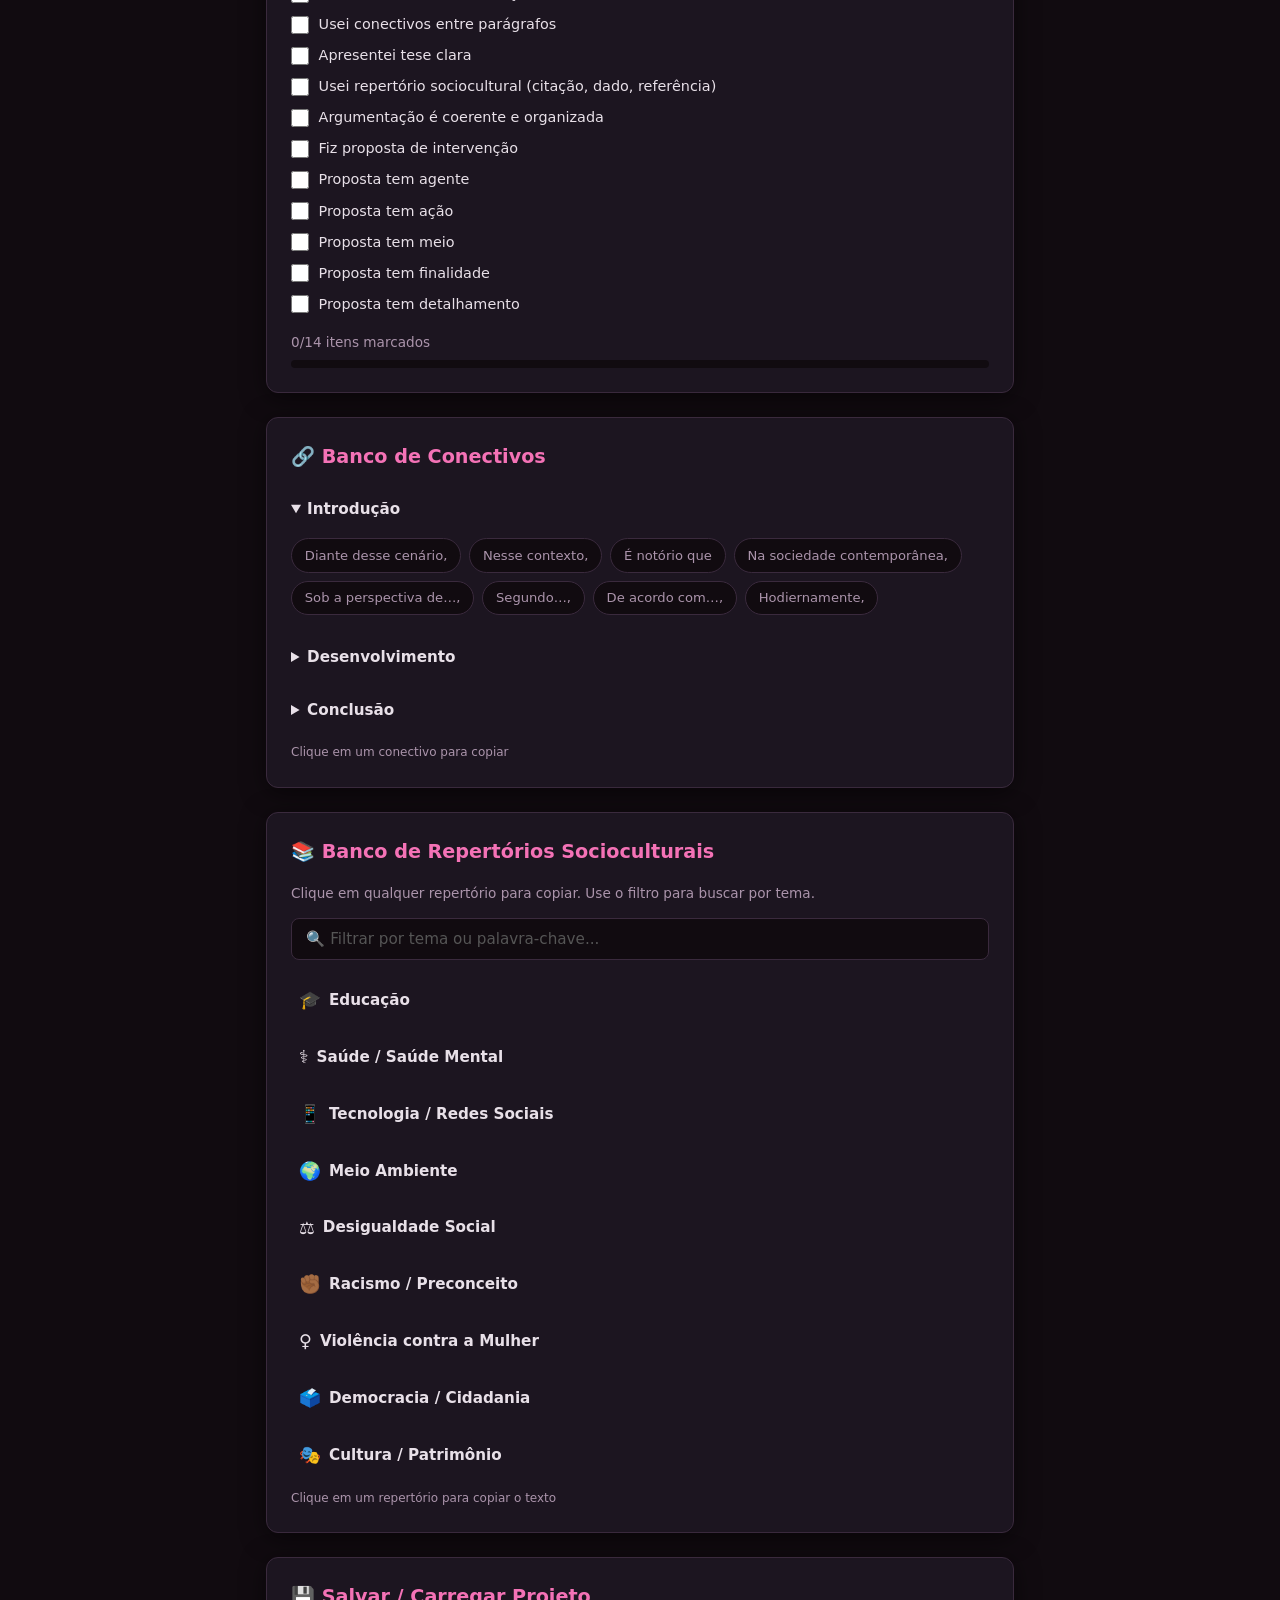
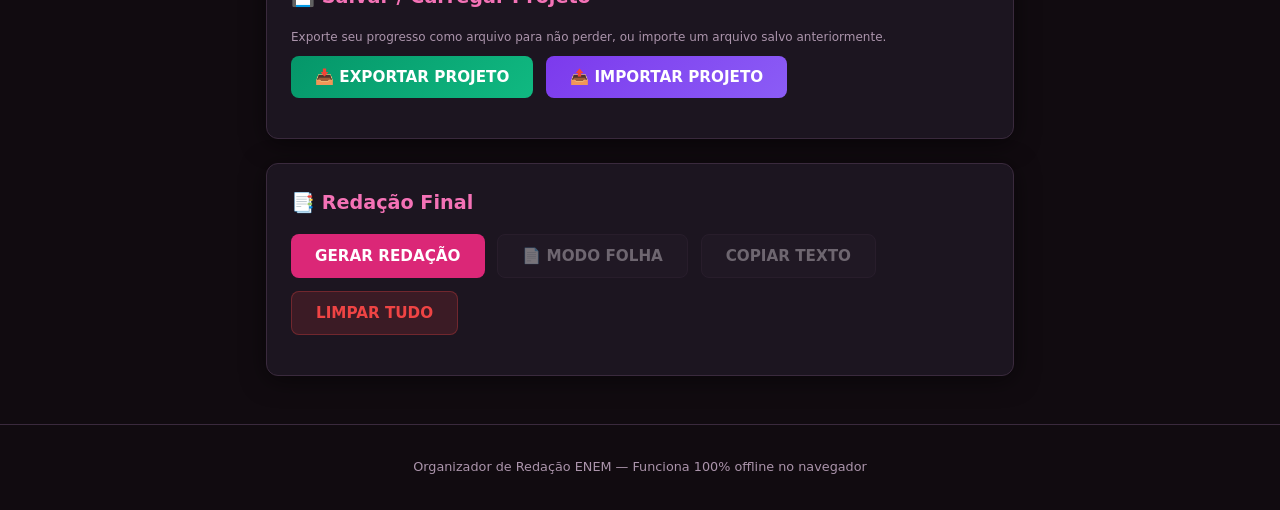
==== commit 4b083087: "Add files via upload" ====
--- a/index.html
+++ b/index.html
@@ -550,6 +550,17 @@
       <p class="tag-hint">Clique em um repertório para copiar o texto</p>
     </section>
 
+    <!-- ========== EXPORTAR / IMPORTAR ========== -->
+    <section class="card" id="card-arquivo">
+      <h2>💾 Salvar / Carregar Projeto</h2>
+      <p class="tag-hint">Exporte seu progresso como arquivo para não perder, ou importe um arquivo salvo anteriormente.</p>
+      <div class="btn-row btn-row-arquivo">
+        <button id="btn-exportar" class="btn btn-export">📥 EXPORTAR PROJETO</button>
+        <button id="btn-importar" class="btn btn-import">📤 IMPORTAR PROJETO</button>
+        <input type="file" id="input-importar" accept=".json,.sophinha" hidden>
+      </div>
+    </section>
+
     <!-- ========== GERAR REDAÇÃO ========== -->
     <section class="card" id="card-gerar">
       <h2>📑 Redação Final</h2>
--- a/style.css
+++ b/style.css
@@ -635,6 +635,33 @@
   background: rgba(239, 68, 68, .25);
 }
 
+/* Exportar / Importar */
+.btn-row-arquivo {
+  margin-top: .5rem;
+}
+
+.btn-export {
+  background: linear-gradient(135deg, #059669, #10b981);
+  color: #fff;
+}
+
+.btn-export:hover {
+  background: linear-gradient(135deg, #047857, #059669);
+  transform: translateY(-1px);
+  box-shadow: 0 4px 15px rgba(16, 185, 129, .3);
+}
+
+.btn-import {
+  background: linear-gradient(135deg, #7c3aed, #8b5cf6);
+  color: #fff;
+}
+
+.btn-import:hover {
+  background: linear-gradient(135deg, #6d28d9, #7c3aed);
+  transform: translateY(-1px);
+  box-shadow: 0 4px 15px rgba(139, 92, 246, .3);
+}
+
 /* ===== REDAÇÃO OUTPUT ===== */
 .redacao-output {
   background: var(--bg);
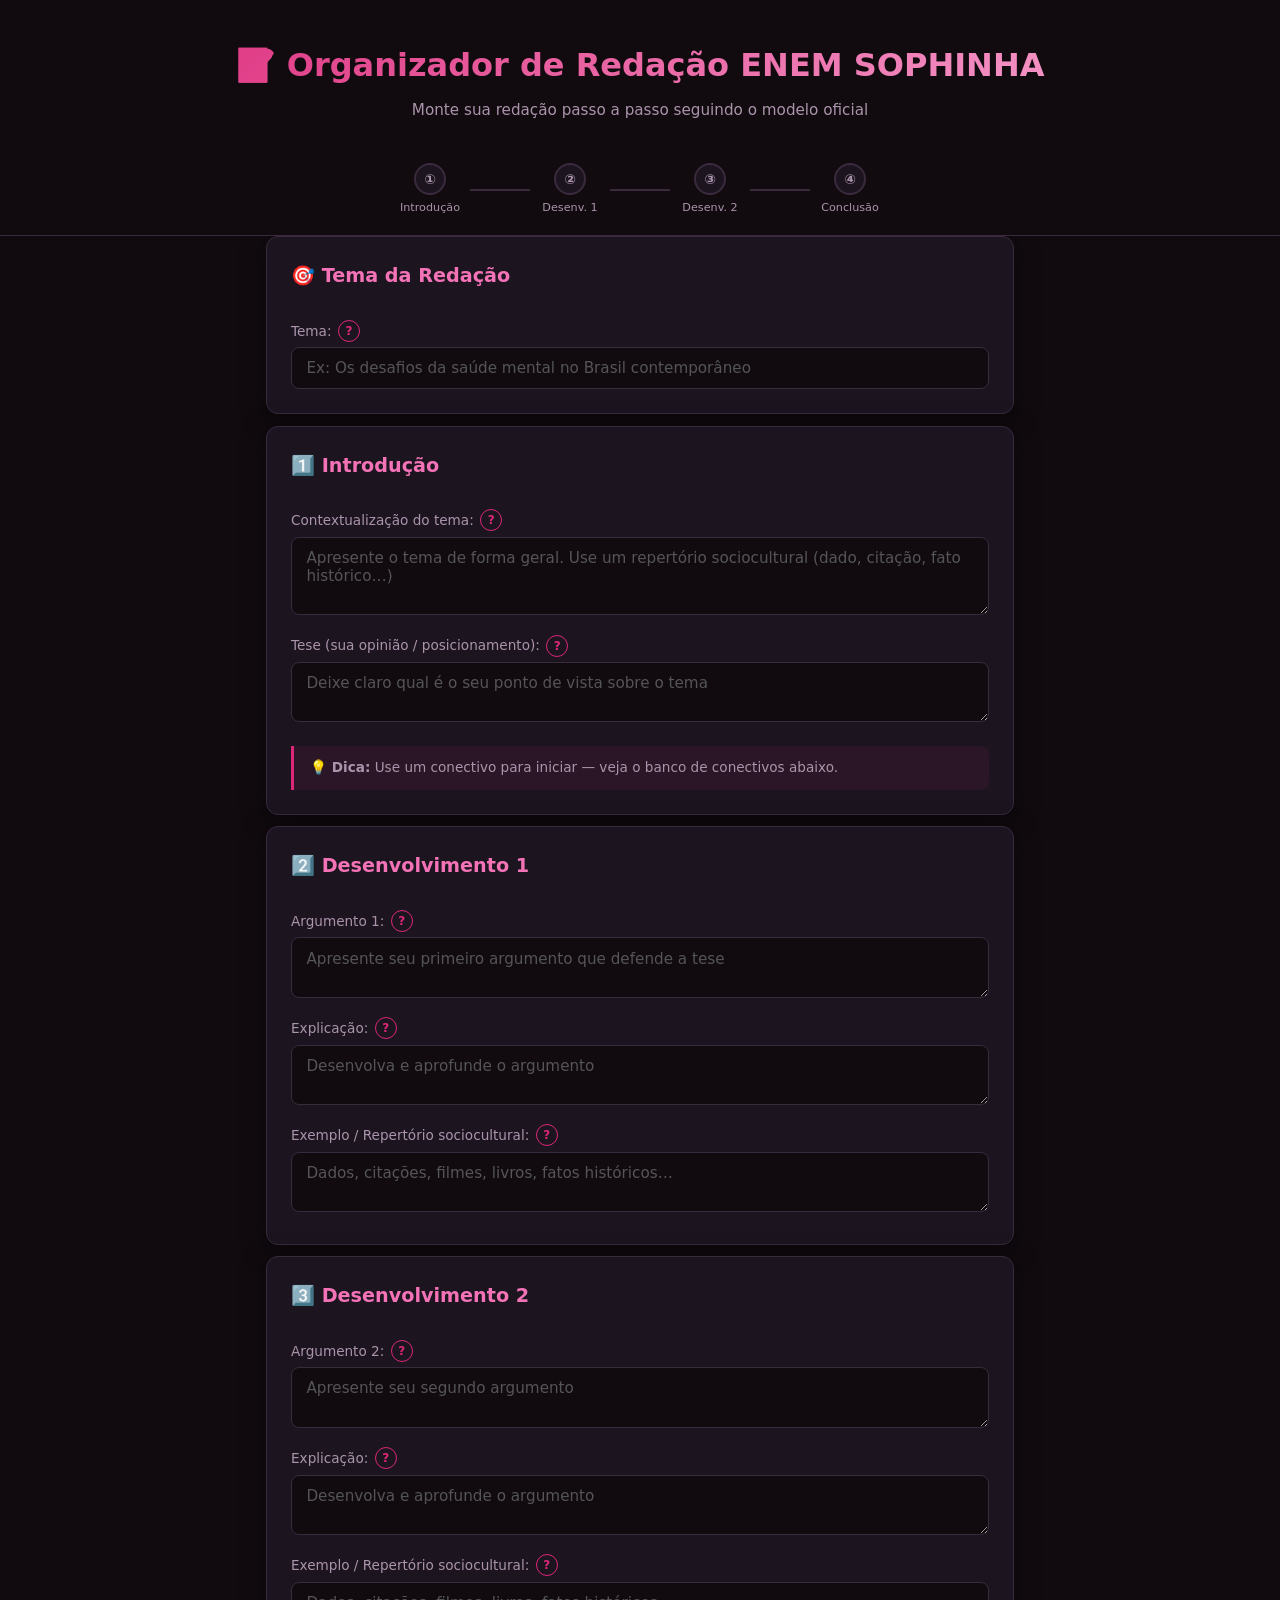
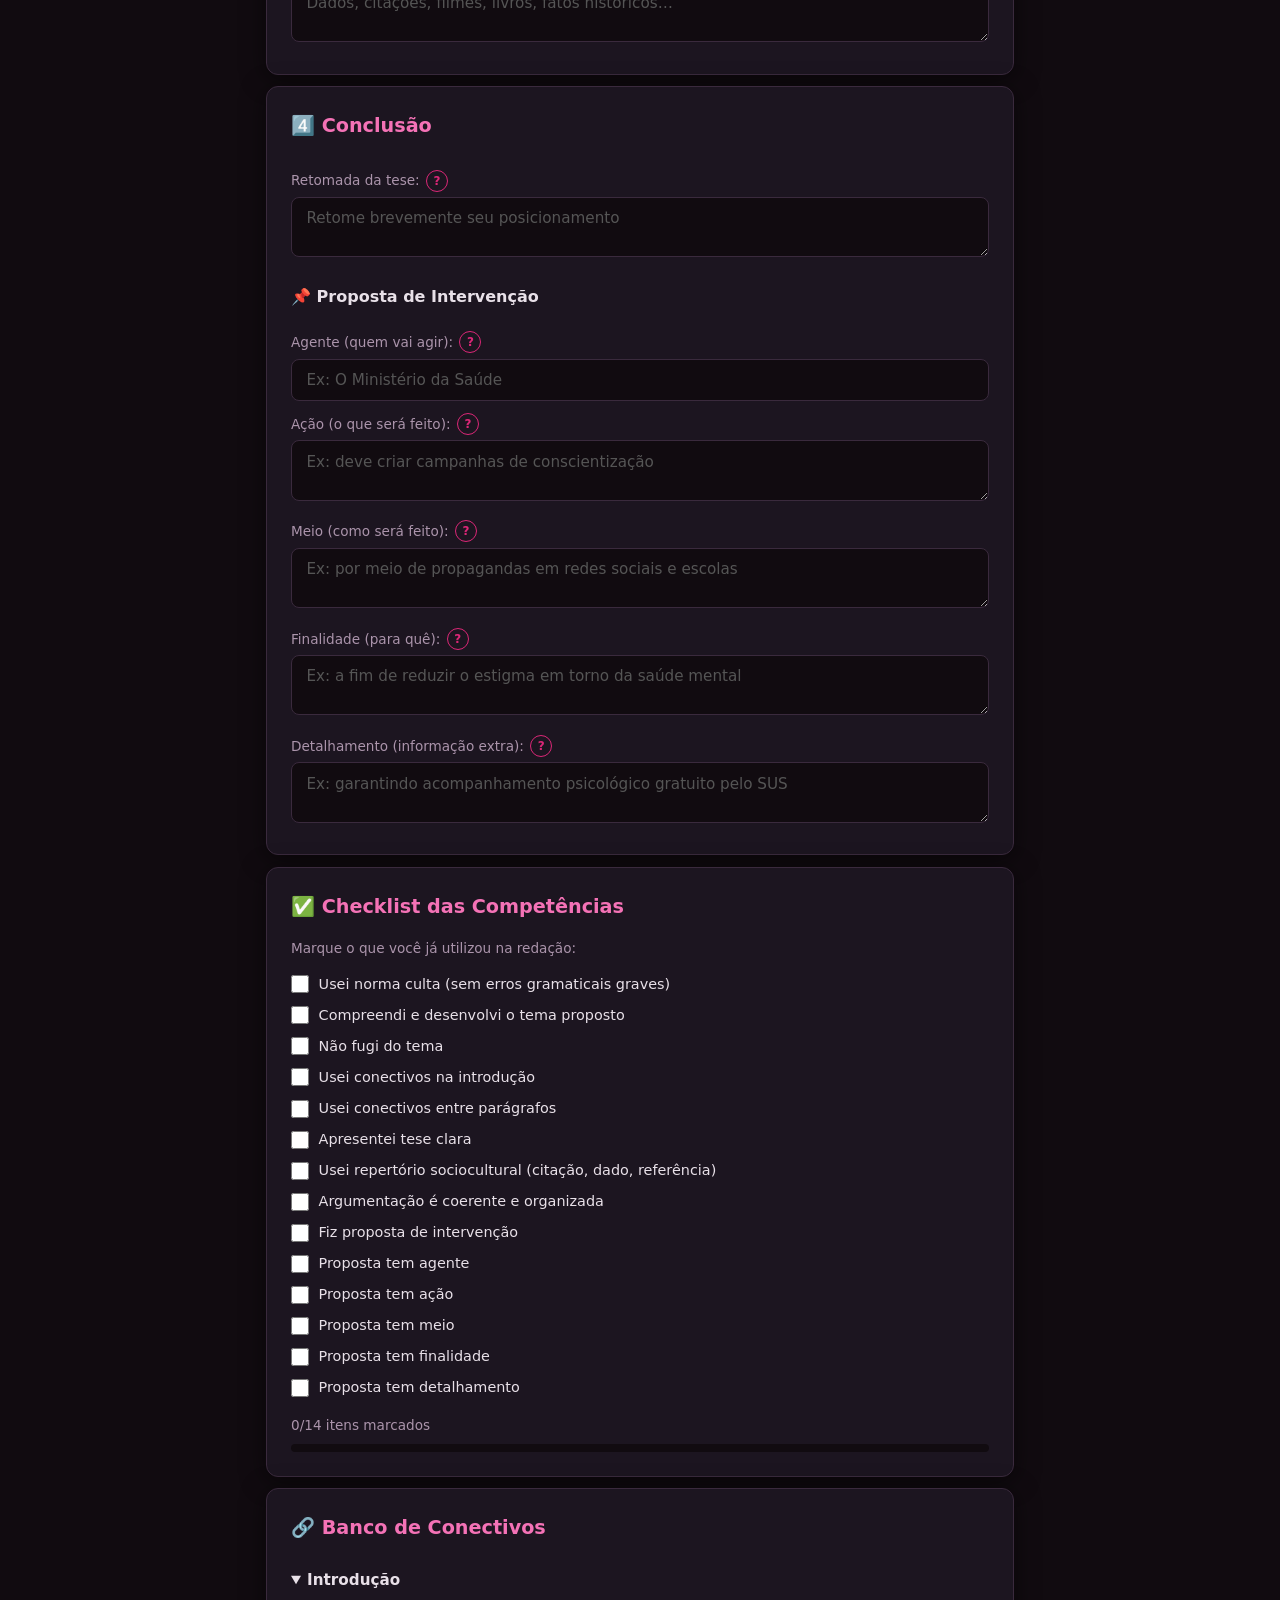
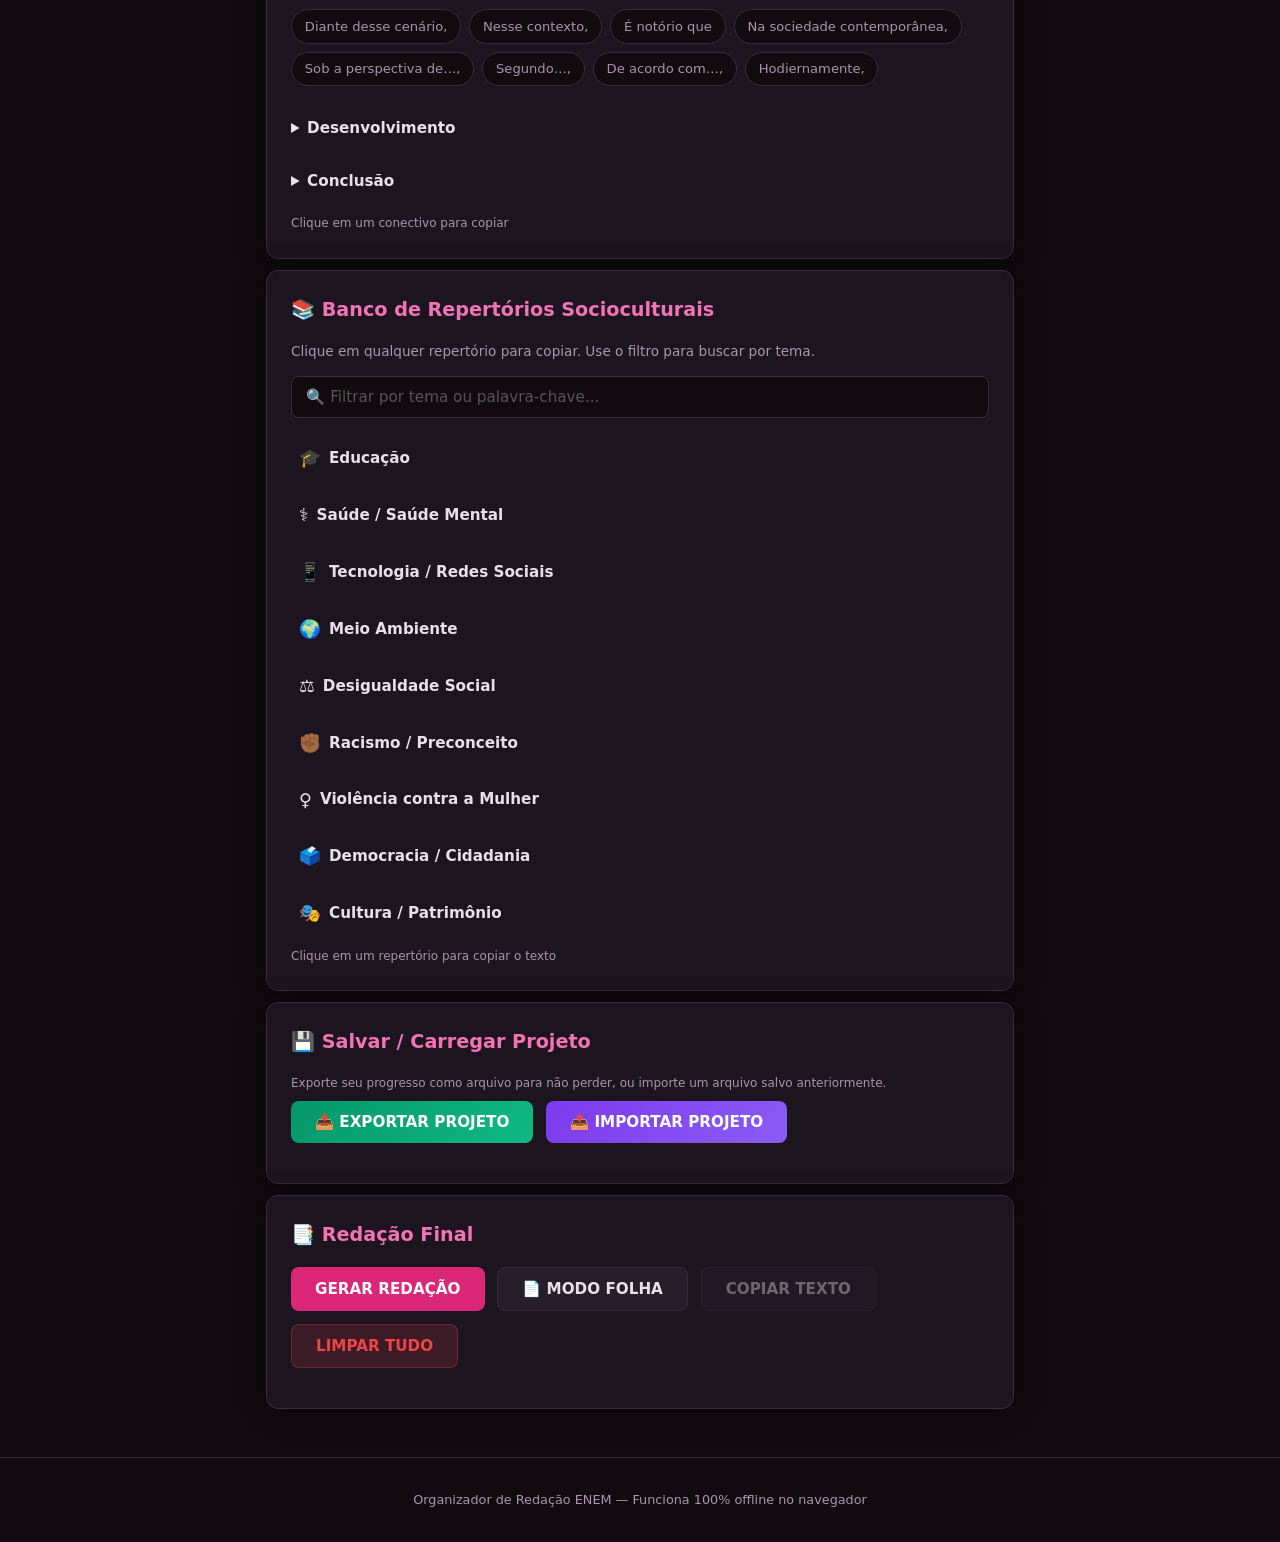
==== commit 24255cfe: "Add files via upload" ====
--- a/index.html
+++ b/index.html
@@ -12,6 +12,7 @@
     <h1>📝 Organizador de Redação ENEM SOPHINHA</h1>
     <p class="subtitle">Monte sua redação passo a passo seguindo o modelo oficial</p>
   </header>
+
 
   <!-- ========== PROGRESSO POR SEÇÃO ========== -->
   <nav id="progresso-nav">
@@ -53,6 +54,7 @@
       <input type="text" id="tema" placeholder="Ex: Os desafios da saúde mental no Brasil contemporâneo">
     </section>
 
+
     <!-- ========== INTRODUÇÃO ========== -->
     <section class="card" id="card-intro">
       <h2>1️⃣ Introdução</h2>
@@ -205,26 +207,9 @@
       <textarea id="conc-detalhamento" rows="2" placeholder="Ex: garantindo acompanhamento psicológico gratuito pelo SUS"></textarea>
     </section>
 
-    <!-- ========== CONTADORES & AVISOS ========== -->
-    <section class="card" id="card-stats">
-      <h2>📊 Estatísticas</h2>
-      <div class="stats-grid">
-        <div class="stat-item">
-          <span class="stat-label">Palavras</span>
-          <span class="stat-value" id="stat-palavras">0</span>
-          <span class="stat-hint">Ideal: 220–300</span>
-        </div>
-        <div class="stat-item">
-          <span class="stat-label">Linhas (≈)</span>
-          <span class="stat-value" id="stat-linhas">0</span>
-          <span class="stat-hint">Máximo: 30</span>
-        </div>
-        <div class="stat-item">
-          <span class="stat-label">Caracteres</span>
-          <span class="stat-value" id="stat-caracteres">0</span>
-        </div>
-      </div>
-      <div id="avisos" class="avisos-box"></div>
+    <!-- Estatísticas removidas; contador passou a ser exibido apenas na folha -->
+    <section class="card" id="card-stats" style="display:none;">
+      <!-- antigo painel de estatísticas escondido -->
     </section>
 
     <!-- ========== CHECKLIST COMPETÊNCIAS ========== -->
@@ -566,7 +551,7 @@
       <h2>📑 Redação Final</h2>
       <div class="btn-row">
         <button id="btn-gerar" class="btn btn-primary">GERAR REDAÇÃO</button>
-        <button id="btn-folha" class="btn btn-secondary" disabled>📄 MODO FOLHA</button>
+        <button id="btn-folha" class="btn btn-secondary">📄 MODO FOLHA</button>
         <button id="btn-copiar" class="btn btn-secondary" disabled>COPIAR TEXTO</button>
         <button id="btn-limpar" class="btn btn-danger">LIMPAR TUDO</button>
       </div>
@@ -580,29 +565,57 @@
   <!-- ========== MODAL FOLHA DE REDAÇÃO ========== -->
   <div id="folha-overlay" class="folha-overlay" hidden>
     <div class="folha-modal">
-      <div class="folha-header">
-        <h2>📄 Folha de Redação — Simulação ENEM</h2>
-        <button id="btn-fechar-folha" class="btn-fechar">&times;</button>
-      </div>
-      <div class="folha-tema">
-        <span>TEMA:</span>
-        <span id="folha-tema-texto"></span>
-      </div>
-      <div class="folha-opcoes">
-        <label for="folha-fonte">Tamanho da letra:</label>
-        <select id="folha-fonte">
-          <option value="small">Pequena (mais texto por linha)</option>
-          <option value="medium" selected>Média (padrão)</option>
-          <option value="large">Grande (menos texto por linha)</option>
-        </select>
-      </div>
-      <div class="folha-papel" id="folha-papel">
-        <!-- 30 linhas serão geradas pelo JS -->
-      </div>
-      <div class="folha-footer">
-        <span id="folha-linhas-usadas">0</span>/30 linhas utilizadas
-        <button id="btn-imprimir" class="btn btn-primary btn-sm">🖨️ IMPRIMIR</button>
-      </div>
+
+      
+
+      <!-- ===== FOLHA OFICIAL ===== -->
+      <div class="folha-pagina">
+
+        <!-- Barra de ferramentas (sobreposta à página) -->
+        <div class="folha-toolbar">
+          <div class="folha-toolbar-left">
+            <label for="folha-fonte">Letra:</label>
+            <select id="folha-fonte">
+              <option value="small">Pequena</option>
+              <option value="medium" selected>Média (Padrão)</option>
+              <option value="large">Grande</option>
+            </select>
+          </div>
+          <div class="folha-toolbar-right">
+            <span class="folha-contador"><span id="folha-linhas-usadas">0</span>/30 linhas</span>
+            <button id="btn-imprimir" class="btn btn-primary btn-sm">🖨️ Imprimir</button>
+            <button id="btn-fechar-folha" class="btn-fechar">&times;</button>
+          </div>
+        </div>
+
+        <!-- BLOCO 1: Título + Código de barras -->
+        <div class="folha-bloco folha-bloco-titulo">
+          <div class="folha-titulo-left">
+            <h2>FOLHA DE REDAÇÃO</h2>
+          </div>
+        </div>
+
+        <!-- BLOCO 2: (removido nome, inscrição, cpf, data) -->
+        <!-- Apenas o título permanece acima da área de instruções/escrita -->
+
+
+        <!-- ÁREA DE ESCRITA -->
+        <div class="folha-papel" id="folha-papel">
+          <!-- 30 linhas serão geradas pelo JS -->
+        </div>
+
+        <!-- RODAPÉ (ajustado para centralizado e fiel ao modelo oficial) -->
+        <div class="folha-rodape-oficial" style="display: flex; justify-content: center; align-items: center; font-size: 11px; font-family: Arial, sans-serif; border-top: 2px solid #000; margin-top: 8mm; padding-top: 2mm;">
+          <span class="folha-logo-enem" style="font-weight: bold; letter-spacing: 1px;">■ enem</span>
+          <span style="margin: 0 12px;">|</span>
+          <span class="folha-logo-inep" style="font-weight: bold; letter-spacing: 1px;">INEP</span>
+          <span style="margin: 0 12px;">|</span>
+          <span class="folha-logo-mec" style="font-weight: bold; letter-spacing: 1px;">MINISTÉRIO DA EDUCAÇÃO</span>
+        </div>
+
+      </div>
+      <!-- ===== FIM FOLHA OFICIAL ===== -->
+
     </div>
   </div>
 
--- a/style.css
+++ b/style.css
@@ -173,7 +173,7 @@
   padding: 0 1rem 3rem;
   display: flex;
   flex-direction: column;
-  gap: 1.5rem;
+  gap: 0.7rem;
 }
 
 .card {
@@ -718,12 +718,12 @@
 .folha-overlay {
   position: fixed;
   inset: 0;
-  background: rgba(0, 0, 0, .75);
+  background: rgba(0, 0, 0, .8);
   z-index: 2000;
   display: flex;
   align-items: flex-start;
   justify-content: center;
-  padding: 2rem 1rem;
+  padding: 1rem;
   overflow-y: auto;
   animation: fadeIn .25s ease;
 }
@@ -735,230 +735,505 @@
 
 .folha-modal {
   width: 100%;
-  max-width: 700px;
+  max-width: 100%; /* permitir folha expandir se houver espaço */
+  overflow: visible;
+  /* centre and allow horizontal scrolling if viewport narrower than folha */
+  display: flex;
+  justify-content: center;
+}
+
+.folha-pagina {
+  position: relative; /* já existente; reforçar para posicionamento absoluto da toolbar */
+}
+
+/* ===== TOOLBAR (fora da folha, não imprime) ===== */
+.folha-toolbar {
+  display: flex;
+  align-items: center;
+  justify-content: space-between;
+  padding: .45rem .6rem;
   background: var(--surface);
   border: 1px solid var(--border);
-  border-radius: var(--radius);
-  box-shadow: 0 8px 40px rgba(0, 0, 0, .6);
-  overflow: hidden;
-}
-
-.folha-header {
-  display: flex;
-  align-items: center;
-  justify-content: space-between;
-  padding: 1rem 1.5rem;
-  border-bottom: 1px solid var(--border);
-}
-
-.folha-header h2 {
-  font-size: 1.1rem;
-  color: var(--accent-hover);
-  margin: 0;
-}
-
-.btn-fechar {
-  background: none;
-  border: none;
-  color: var(--text-muted);
-  font-size: 1.6rem;
-  cursor: pointer;
-  padding: 0 .3rem;
-  line-height: 1;
-  transition: color .2s;
-}
-
-.btn-fechar:hover {
-  color: var(--danger);
-}
-
-.folha-tema {
-  padding: .8rem 1.5rem;
-  background: var(--bg);
-  font-size: .85rem;
-  color: var(--text-muted);
-  border-bottom: 1px solid var(--border);
-}
-
-.folha-tema span:first-child {
-  font-weight: 700;
-  color: var(--accent);
-  margin-right: .5rem;
-}
-
-/* Papel com linhas */
-.folha-papel {
-  background: #fef9ef;
-  padding: 1.2rem 1.5rem 1.2rem 3.5rem;
-  position: relative;
-  min-height: 300px;
-  overflow-x: hidden;
-}
-
-/* Margem esquerda vermelha */
-.folha-papel::before {
-  content: '';
+  border-radius: 8px;
   position: absolute;
-  left: 3rem;
-  top: 0;
-  bottom: 0;
-  width: 2px;
-  background: #e8a0a0;
-}
-
-.folha-linha {
-  display: flex;
-  align-items: baseline;
-  min-height: 28px;
-  border-bottom: 1px solid #d4c9b8;
-  position: relative;
-}
-
-.folha-linha-num {
-  position: absolute;
-  left: -2.5rem;
-  width: 2rem;
-  text-align: right;
-  font-size: .65rem;
-  color: #b0a090;
-  font-family: 'Courier New', monospace;
-  user-select: none;
-}
-
-.folha-linha-texto {
-  flex: 1;
-  font-family: 'Segoe Script', 'Comic Sans MS', 'Caveat', cursive;
-  font-size: .92rem;
-  color: #1a1a2e;
-  line-height: 1.6;
-  padding: 2px 0;
-  min-height: 24px;
-  word-break: break-word;
-  overflow-wrap: break-word;
-}
-
-/* Tamanhos de fonte da folha */
-.folha-papel.fonte-small .folha-linha-texto {
-  font-size: .78rem;
-}
-
-.folha-papel.fonte-small .folha-linha {
-  min-height: 24px;
-}
-
-.folha-papel.fonte-medium .folha-linha-texto {
-  font-size: .92rem;
-}
-
-.folha-papel.fonte-medium .folha-linha {
-  min-height: 28px;
-}
-
-.folha-papel.fonte-large .folha-linha-texto {
-  font-size: 1.1rem;
-}
-
-.folha-papel.fonte-large .folha-linha {
-  min-height: 34px;
-}
-
-/* Opções da folha */
-.folha-opcoes {
-  padding: .6rem 1.5rem;
-  display: flex;
-  align-items: center;
-  gap: .8rem;
-  border-bottom: 1px solid var(--border);
-  background: var(--surface);
-}
-
-.folha-opcoes label {
+  top: 10px;
+  right: 10px;
+  z-index: 2100;
+  width: auto;
+  box-shadow: var(--shadow);
+}
+
+
+.folha-toolbar-left,
+.folha-toolbar-right {
+  display: flex;
+  align-items: center;
+  gap: .6rem;
+}
+
+.folha-toolbar label {
   font-size: .8rem;
   color: var(--text-muted);
-  margin: 0;
   white-space: nowrap;
 }
 
-.folha-opcoes select {
+.folha-toolbar select {
   background: var(--bg);
   border: 1px solid var(--border);
   border-radius: 6px;
   color: var(--text);
-  padding: .35rem .6rem;
-  font-size: .8rem;
+  padding: .3rem .5rem;
+  font-size: .78rem;
   font-family: inherit;
   cursor: pointer;
 }
 
+.folha-contador {
+  font-size: .8rem;
+  color: var(--text-muted);
+  font-weight: 600;
+}
+
+.btn-fechar {
+  background: none;
+  border: none;
+  color: var(--text-muted);
+  font-size: 1.5rem;
+  cursor: pointer;
+  padding: 0 .2rem;
+  line-height: 1;
+  transition: color .2s;
+}
+
+.btn-fechar:hover {
+  color: var(--danger);
+}
+
+/* ===== FOLHA (PÁGINA OFICIAL) ===== */
+.folha-pagina {
+  background: #fff;
+  width: 21cm;
+  max-width: 100%;
+  margin: 0 auto;
+  box-shadow: 0 4px 30px rgba(0,0,0,.5);
+  border: 2px solid #000;
+  position: relative;
+  font-family: Arial, Helvetica, sans-serif;
+}
+
+/* ---------- BLOCOS (caixas separadas) ---------- */
+.folha-bloco {
+  border-bottom: 2px solid #000;
+  padding: 2.5mm 4mm;
+}
+
+/* BLOCO 1: Título */
+.folha-bloco-titulo {
+  display: flex;
+  align-items: center;
+  justify-content: space-between;
+  padding: 3mm 4mm;
+}
+
+.folha-titulo-left h2 {
+  font-family: 'Arial Black', Arial, sans-serif;
+  font-size: 7mm;
+  font-weight: 900;
+  color: #000;
+  margin: 0;
+  letter-spacing: 0.3px;
+}
+
+.folha-subtitulo {
+  font-size: 2.3mm;
+  color: #444;
+  font-weight: 700;
+  font-style: italic;
+  margin: 0.5mm 0 0;
+  text-transform: uppercase;
+}
+
+.folha-titulo-right {
+  display: flex;
+  align-items: center;
+}
+
+.folha-barcode {
+  width: 4.5cm;
+  height: 1cm;
+  background: repeating-linear-gradient(
+    90deg,
+    #000 0px, #000 1px,
+    #fff 1px, #fff 2px,
+    #000 2px, #000 4px,
+    #fff 4px, #fff 5px,
+    #000 5px, #000 6px,
+    #fff 6px, #fff 8px
+  );
+}
+
+/* BLOCO 2: Nome */
+.folha-bloco-nome {
+  padding: 1.5mm 4mm 2mm;
+}
+
+.folha-field-label {
+  display: block;
+  font-size: 2mm;
+  color: #333;
+  font-weight: 600;
+  margin-bottom: 1mm;
+}
+
+.folha-field-box {
+  display: flex;
+  align-items: center;
+  gap: 2mm;
+  background: #ffe0e6;
+  border: 1.5px solid #d44;
+  padding: 1mm 2mm;
+}
+
+.folha-field-seta {
+  font-size: 2.2mm;
+  font-weight: 700;
+  color: #c00;
+  white-space: nowrap;
+  flex-shrink: 0;
+}
+
+.folha-caixinhas {
+  display: flex;
+  gap: 0;
+  flex: 1;
+}
+
+.folha-caixinha {
+  width: 5mm;
+  height: 5mm;
+  border: 1px solid #c00;
+  border-right: none;
+  background: #fff;
+}
+
+.folha-caixinha:last-child {
+  border-right: 1px solid #c00;
+}
+
+/* BLOCO 3: Dados (Nº Inscrição + CPF + Data) */
+.folha-bloco-dados {
+  display: flex;
+  gap: 0;
+  padding: 0;
+}
+
+.folha-dados-col {
+  flex: 1;
+  padding: 1.5mm 4mm 2mm;
+  border-right: 2px solid #000;
+}
+
+.folha-dados-col:last-child {
+  border-right: none;
+}
+
+.folha-field-box-sm {
+  height: 5mm;
+  border-bottom: 1px solid #999;
+}
+
+/* BLOCO 4: Instruções */
+.folha-bloco-instrucoes {
+  padding: 2mm 4mm 2.5mm;
+  background: #fff;
+}
+
+.folha-instrucoes-box {
+  background: #fff0f0;
+  border: 2px solid #d44;
+  padding: 2mm 3mm;
+}
+
+.folha-instrucoes-titulo {
+  font-size: 2.5mm;
+  font-weight: 900;
+  color: #c00;
+  margin: 0 0 1mm;
+  text-transform: uppercase;
+}
+
+.folha-instrucoes-box ol {
+  margin: 0;
+  padding-left: 4mm;
+  font-size: 2mm;
+  color: #333;
+  line-height: 1.6;
+}
+
+.folha-instrucoes-box li {
+  margin-bottom: 0.3mm;
+}
+
+/* ---------- ÁREA DE ESCRITA (PAPEL) ---------- */
+.folha-papel {
+  /* comportamento de rolagem e ocultação da barra */
+  overflow-y: auto;
+  -ms-overflow-style: none; /* IE/Edge */
+  scrollbar-width: none;    /* Firefox */
+  /* overflow removido para mostrar todas as linhas no visualizador */
+
+  background: #fff;
+  /* Área de escrita ENEM: 17cm x 19cm */
+  width: 22cm; /* aumentada para garantir área útil maior que 17cm e evitar barra de rolagem para fora */
+  max-width: 100%; /* não ultrapassar modal no modo tela */
+  height: 19cm;
+  padding: 0 0.8cm 0 2cm; /* margem direita levemente reduzida para aumentar área de escrita */
+  box-sizing: border-box;
+  margin: 0 auto;
+  position: relative;
+  border-bottom: none;
+}
+
+.folha-papel::-webkit-scrollbar {
+  width: 0;
+  height: 0;
+}
+
+/* Margem esquerda vermelha */
+.folha-papel::before {
+  content: none;
+}
+
+.folha-linha {
+  display: flex;
+  align-items: baseline;
+  height: calc(19cm / 30);
+  /* border-bottom removed to avoid linhas duplas */
+  position: relative;
+}
+
+.folha-linha:last-child {
+  border-bottom: none;
+}
+
+.folha-linha-num {
+  position: absolute;
+  left: -1.5cm;
+  width: 1.2cm;
+  height: calc(19cm / 30 - 2px);
+  display: flex;
+  align-items: center;
+  justify-content: center;
+  text-align: center;
+  font-size: 2.8mm;
+  color: #222;
+  font-family: Arial, sans-serif;
+  font-weight: 700;
+  user-select: none;
+  line-height: 1;
+  border: 1.5px solid #d1d1d1;
+  border-radius: 4px;
+  background: #fff;
+  box-sizing: border-box;
+  margin-top: 1px;
+  margin-bottom: 1px;
+}
+
+
+.folha-linha-caixa {
+  flex: 1;
+  border: 1px solid #000;
+  display: flex;
+  align-items: center;
+  /* aumentar ainda mais a altura para evitar corte do texto pela borda */
+  height: calc(19cm / 30 + 6px);
+  margin-left: 4px;
+  background: #fff;
+  box-sizing: border-box;
+  width: 100%; /* ocupar toda a largura disponível dentro do container */
+  padding: 0 12px 0 0; /* respiro maior à direita para evitar corte visual */
+  overflow: hidden;
+}
+
+.folha-linha-texto {
+  flex: 1;
+  font-family: 'Segoe Script', 'Comic Sans MS', 'Caveat', cursive;
+  font-size: 3.8mm;
+  color: #1a1a2e;
+  line-height: 1.2;
+  height: auto;
+  display: flex;
+  align-items: center;
+  /* pequeno espaçamento vertical para não encostar na borda */
+  padding: 2px 10px 2px 0; /* adicionar padding-right para evitar corte de letras */
+  white-space: nowrap; /* impedir quebra automática */
+  overflow: hidden;
+  text-overflow: clip;
+  box-sizing: border-box;
+}
+
+/* Tamanhos de fonte */
+.folha-papel.fonte-small .folha-linha-texto {
+  font-size: 3.1mm;
+}
+.folha-papel.fonte-medium .folha-linha-texto {
+  font-size: 3.6mm;
+}
+.folha-papel.fonte-large .folha-linha-texto {
+  font-size: 4.3mm;
+}
+
 .folha-linha.vazia .folha-linha-texto {
   color: transparent;
 }
+.folha-linha.vazia .folha-linha-caixa {
+  border: 1px solid #000;
+  background: #fff;
+}
 
 .folha-linha.paragrafo-inicio .folha-linha-texto {
-  padding-left: 2rem;
-}
-
-.folha-footer {
-  padding: .8rem 1.5rem;
-  border-top: 1px solid var(--border);
+  padding-left: 2cm;
+}
+
+/* Linhas excedentes (>30) */
+.folha-linha.excedente {
+  background: none;
+}
+.folha-linha.excedente .folha-linha-num {
+  color: #d44;
+}
+
+/* Numeração: só múltiplos de 5 são totalmente visíveis na folha real */
+.folha-linha-num {
+  opacity: 1;
+}
+
+/* ---------- RODAPÉ OFICIAL ---------- */
+.folha-rodape-oficial {
   display: flex;
   align-items: center;
   justify-content: space-between;
-  font-size: .85rem;
-  color: var(--text-muted);
+  padding: 3mm 0.8cm;
+  background: #fff;
+  border-top: none;
+}
+
+.folha-rodape-left {
+  display: flex;
+  align-items: center;
+  gap: 4mm;
+}
+
+.folha-logo-enem {
+  font-family: 'Arial Black', Arial, sans-serif;
+  font-size: 4mm;
+  font-weight: 900;
+  color: #000;
+  letter-spacing: -0.3px;
+}
+
+.folha-logo-inep {
+  font-family: 'Arial Black', Arial, sans-serif;
+  font-size: 3mm;
+  font-weight: 900;
+  color: #000;
+  border-left: 1px solid #999;
+  padding-left: 3mm;
+}
+
+.folha-logo-mec {
+  font-family: Arial, sans-serif;
+  font-size: 2mm;
+  color: #555;
+  font-weight: 600;
+  text-transform: uppercase;
+}
+
+.folha-rodape-right {
+  display: flex;
+  align-items: center;
+}
+
+.folha-barcode-sm {
+  width: 2.5cm;
+  height: 0.6cm;
+  background: repeating-linear-gradient(
+    90deg,
+    #000 0px, #000 1px,
+    #fff 1px, #fff 2px,
+    #000 2px, #000 3px,
+    #fff 3px, #fff 5px
+  );
+  border-radius: 1px;
 }
 
 .btn-sm {
-  padding: .45rem 1rem;
-  font-size: .82rem;
-}
-
-/* Linhas que ultrapassam 30 */
-.folha-linha.excedente {
-  background: rgba(239, 68, 68, .1);
-}
-
-.folha-linha.excedente .folha-linha-num {
-  color: var(--danger);
-  font-weight: 700;
+  padding: .4rem .9rem;
+  font-size: .8rem;
 }
 
 /* ===== PRINT ===== */
 @media print {
-  body * {
-    visibility: hidden;
+  /* Esconder tudo da página exceto a folha */
+  body > *:not(.folha-overlay) {
+    display: none !important;
   }
 
   .folha-overlay,
   .folha-overlay * {
-    visibility: visible;
+    visibility: visible !important;
+  }
+
+  html, body {
+    width: auto !important;
+    height: auto !important;
+    overflow: visible !important;
+    margin: 0 !important;
+    padding: 0 !important;
+    background: #fff !important;
   }
 
   .folha-overlay {
-    position: absolute;
-    inset: 0;
-    background: #fff;
-    padding: 0;
+    position: static !important;
+    display: block !important;
+    background: #fff !important;
+    padding: 0 !important;
+    overflow: visible !important;
+    height: auto !important;
+    width: auto !important;
   }
 
   .folha-modal {
-    box-shadow: none;
-    border: none;
-    max-width: 100%;
-  }
-
-  .folha-header,
-  .folha-footer {
-    border-color: #ccc;
-  }
-
-  .btn-fechar,
-  #btn-imprimir {
-    display: none;
+    max-width: 100% !important;
+    overflow: visible !important;
+  }
+
+  /* Esconder toolbar */
+  .folha-toolbar {
+    display: none !important;
+  }
+
+  .folha-pagina {
+    box-shadow: none !important;
+    border: none !important;
+    width: 100% !important;
+    max-width: 21cm !important;
+    overflow: visible !important;
+    page-break-inside: auto;
   }
 
   .folha-papel {
-    padding-top: .5rem;
+    overflow: visible !important;
+    height: auto !important;
+    page-break-inside: auto;
+  }
+
+  .folha-linha {
+    page-break-inside: avoid;
+  }
+
+  .folha-rodape-oficial {
+    page-break-before: avoid;
   }
 }
 
@@ -1004,3 +1279,8 @@
     min-width: 12px;
   }
 }
+
+/* Ocultar mini toolbar na impressão */
+@media print {
+  /* mini toolbar removida */
+}
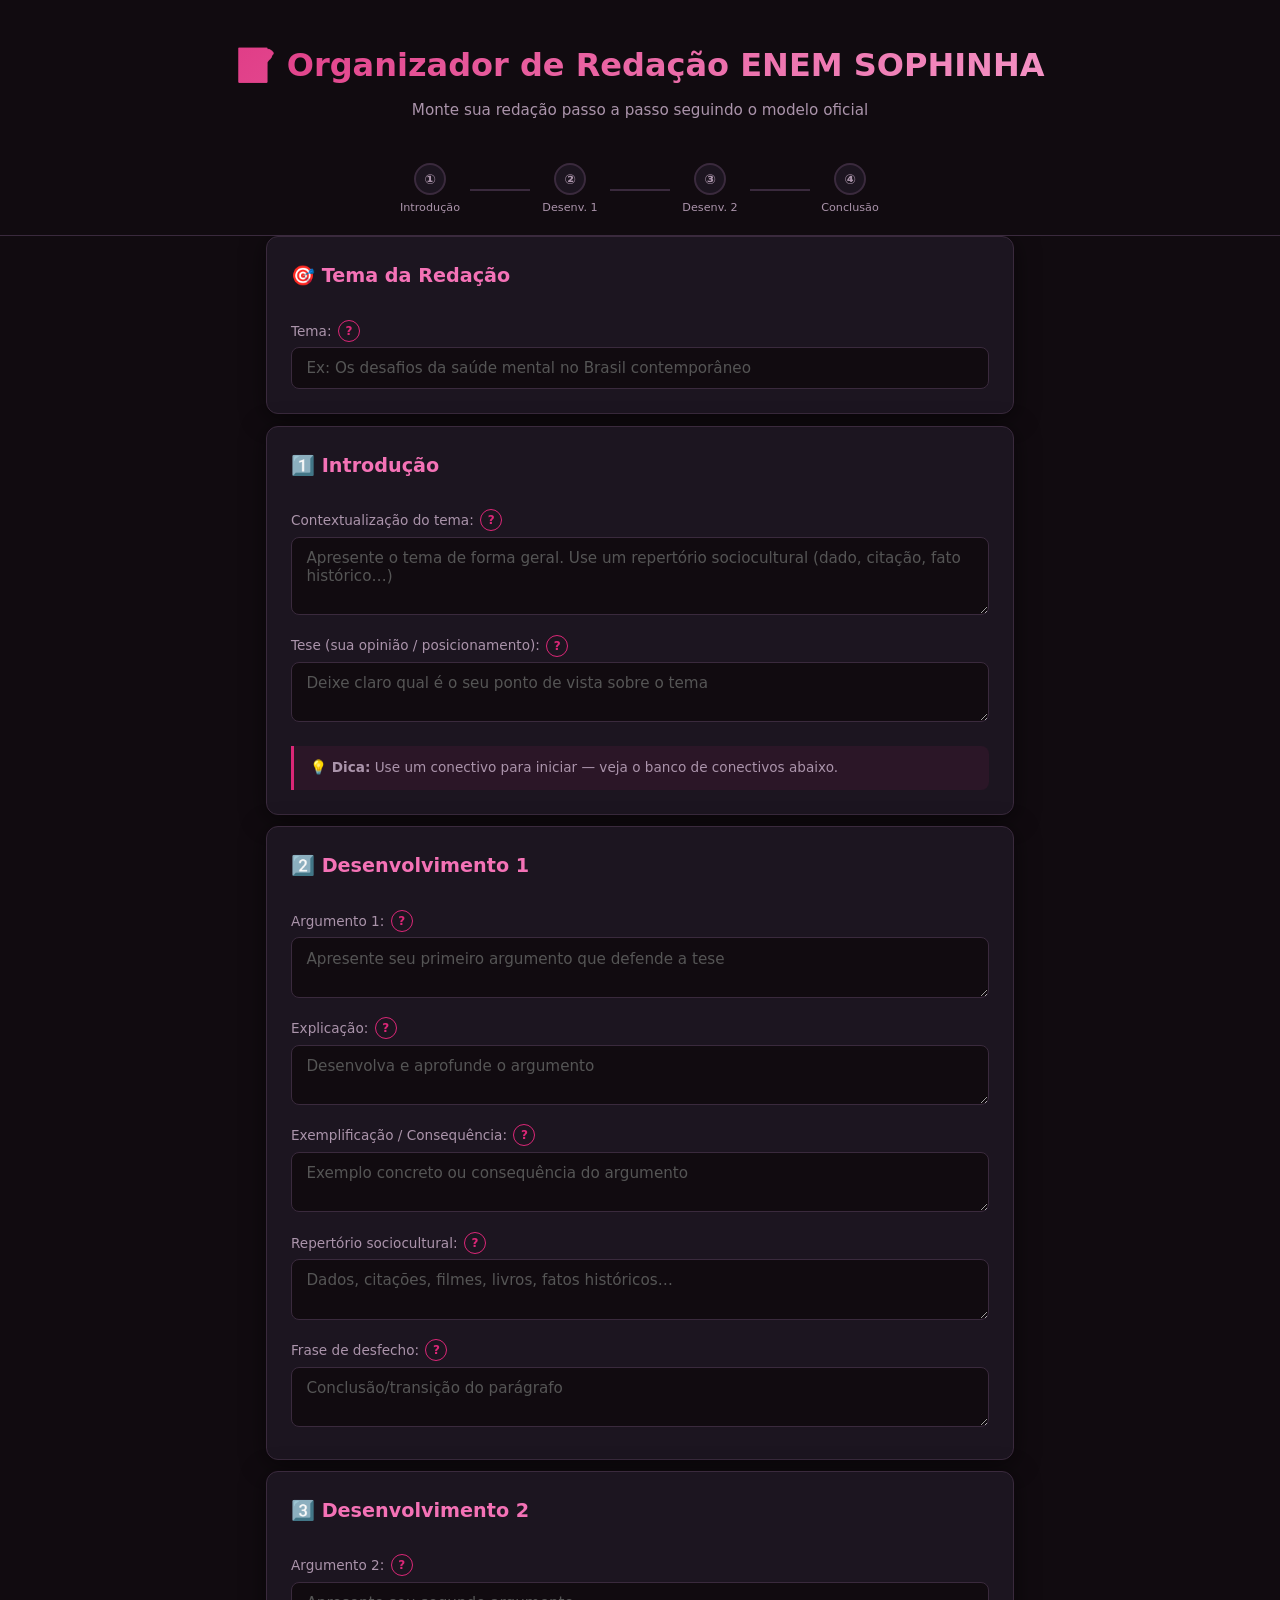
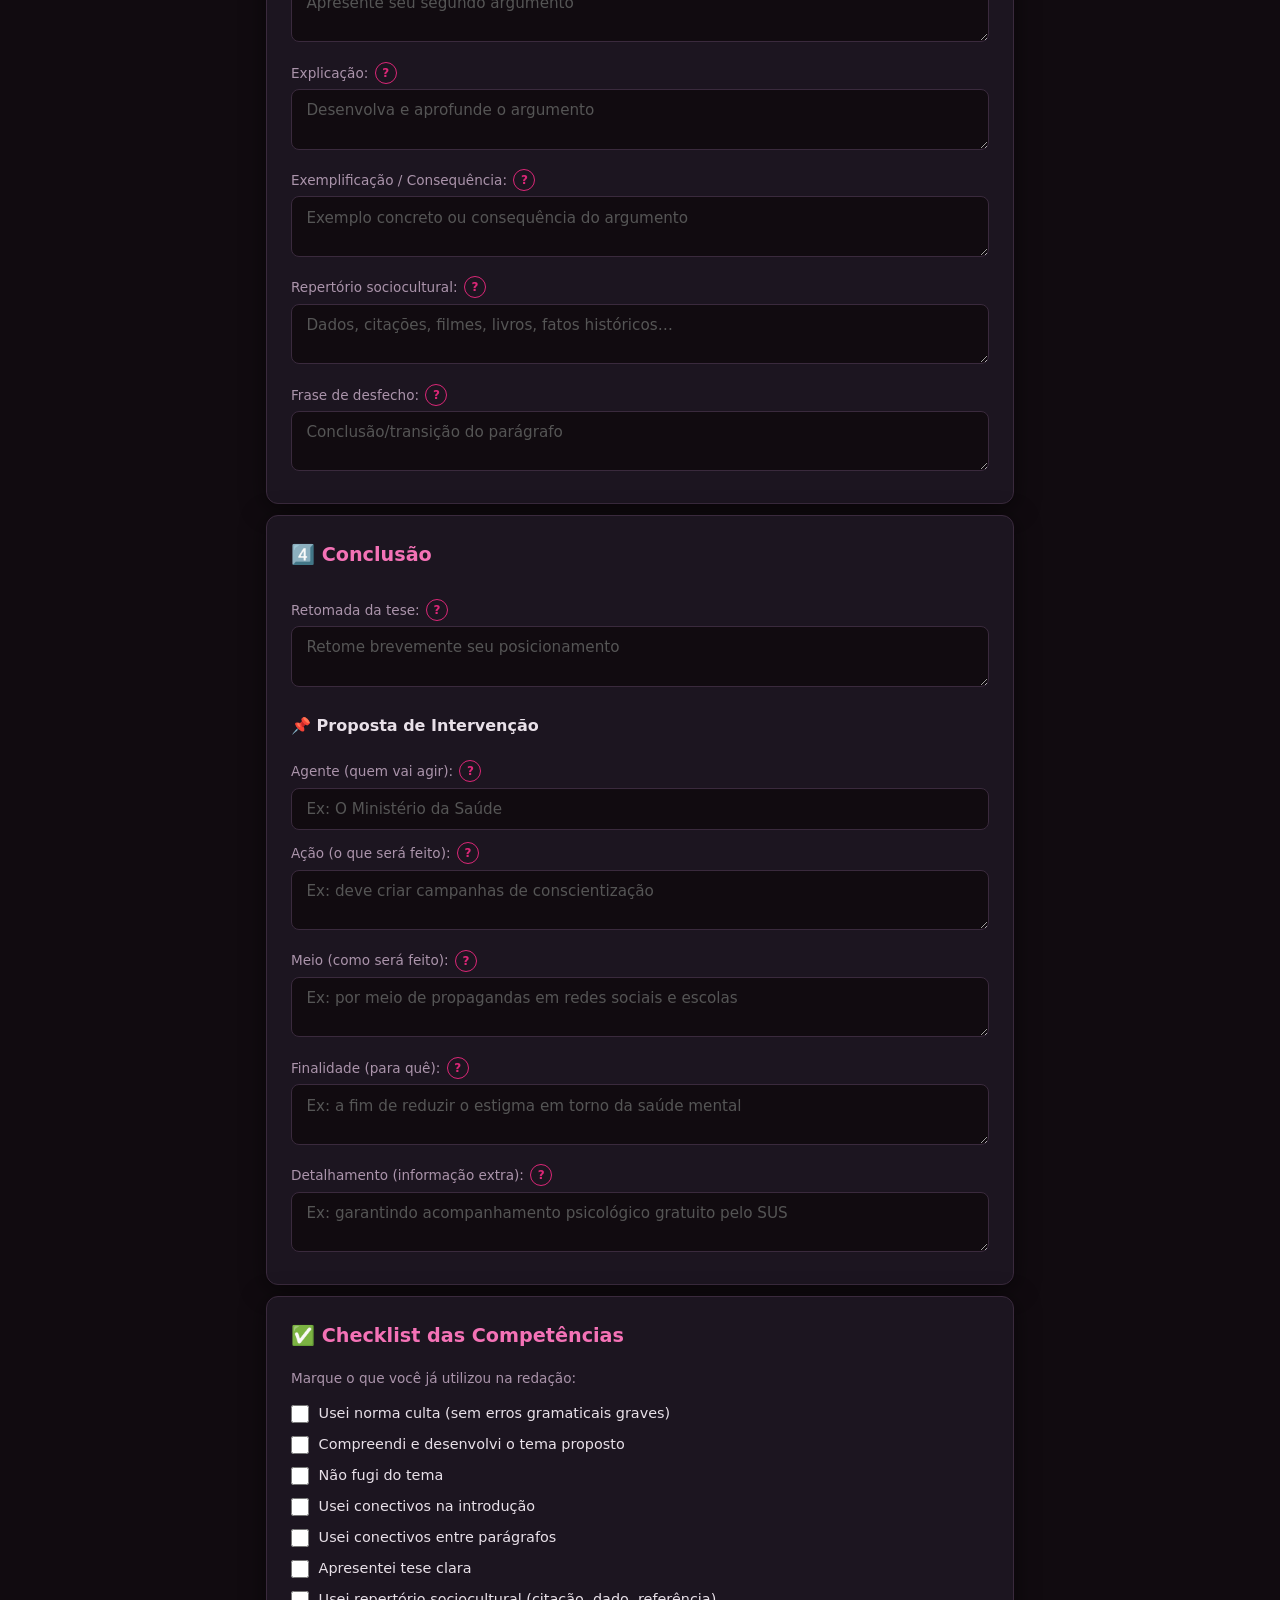
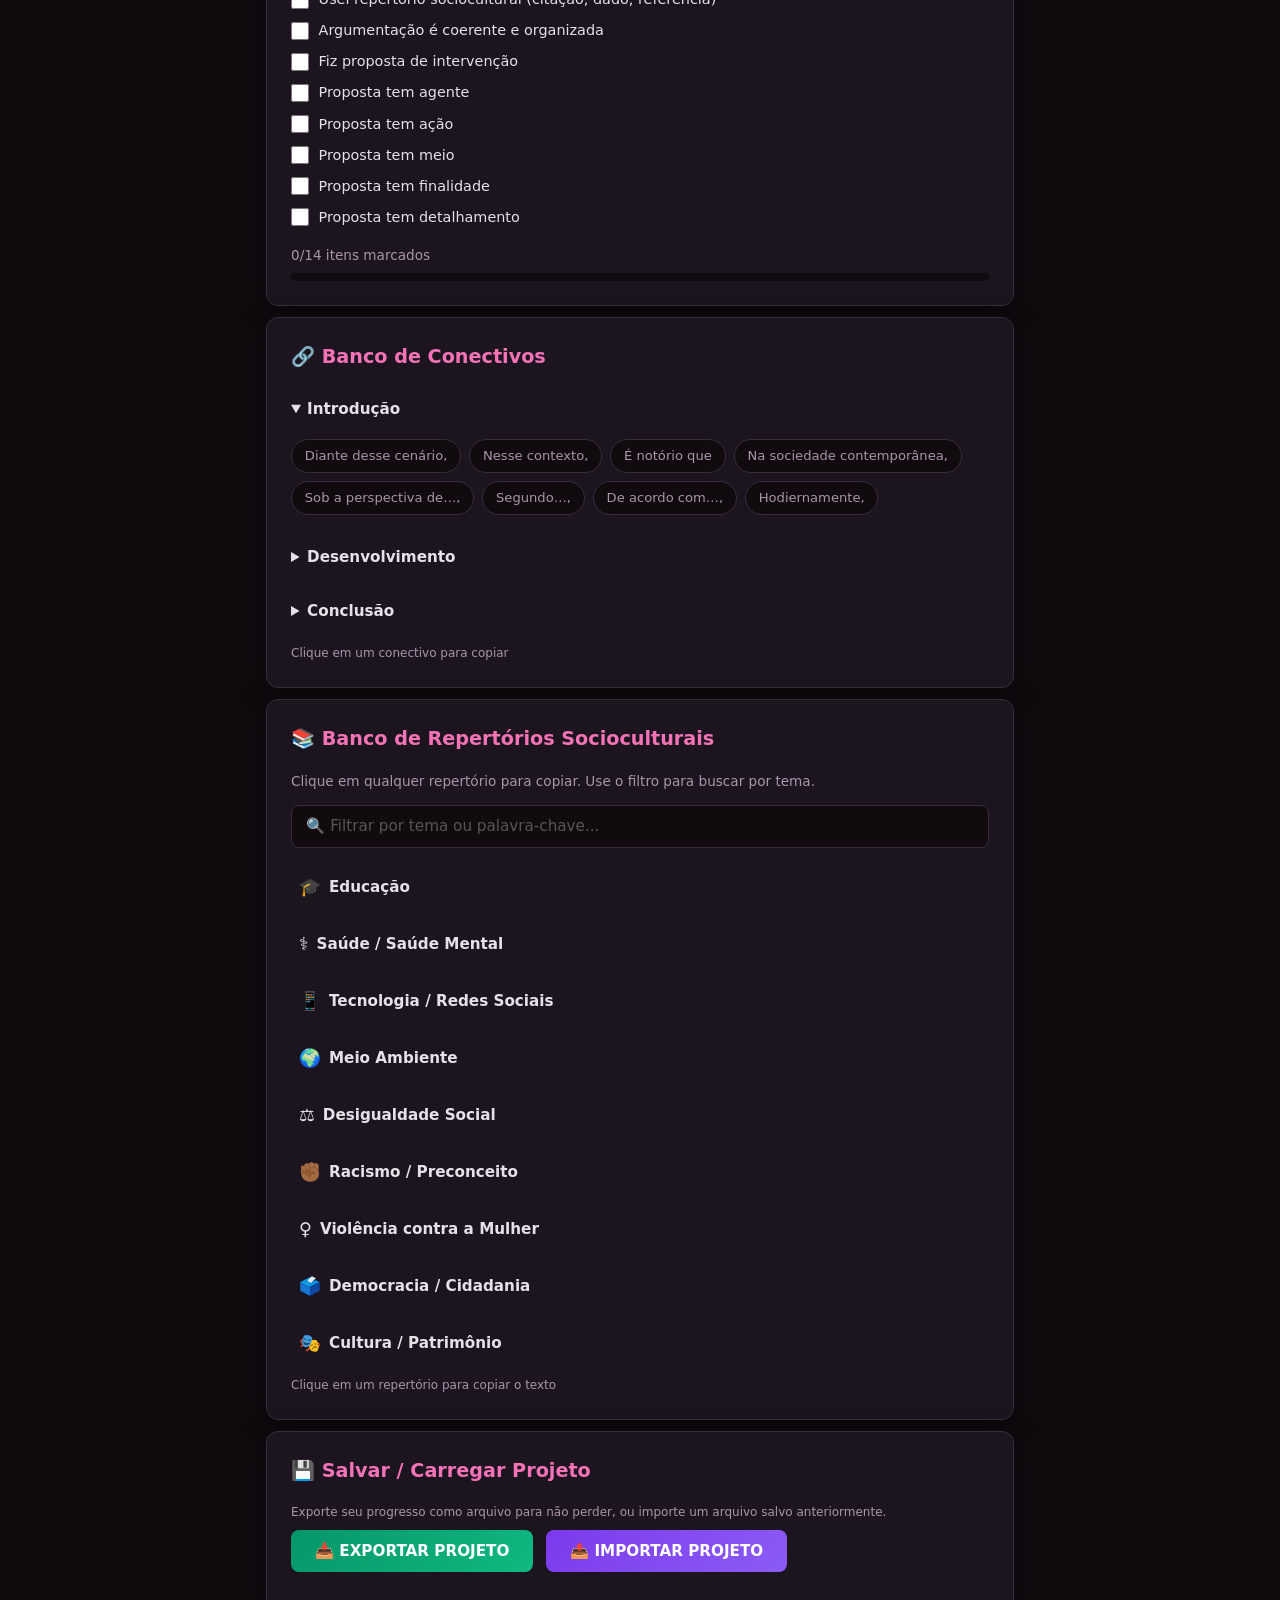
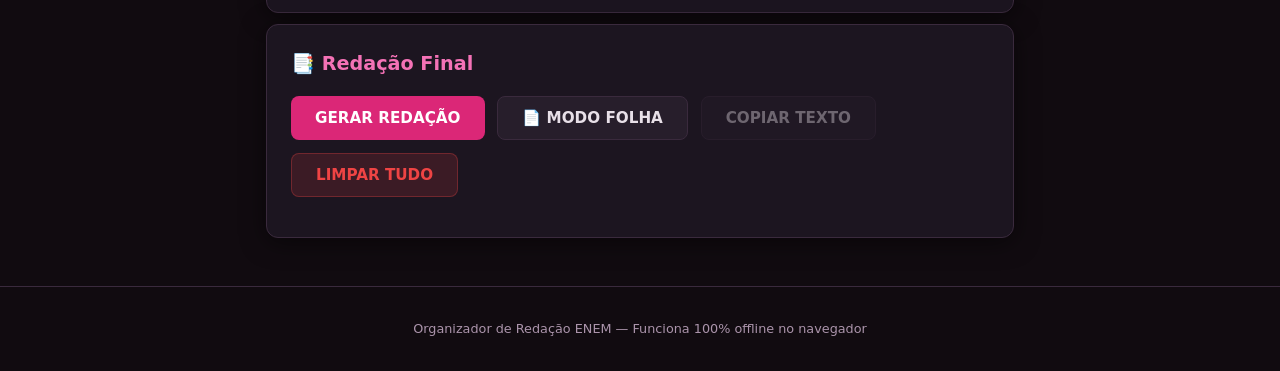
==== commit f02c9562: "Add files via upload" ====
--- a/index.html
+++ b/index.html
@@ -105,13 +105,31 @@
       <textarea id="d1-explicacao" rows="2" placeholder="Desenvolva e aprofunde o argumento"></textarea>
 
       <div class="label-row">
-        <label for="d1-repertorio">Exemplo / Repertório sociocultural:</label>
+        <label for="d1-exemplificacao">Exemplificação / Consequência:</label>
+        <button class="btn-dica" data-dica="d1-exemplificacao">?</button>
+      </div>
+      <div class="dica-contextual" id="dica-d1-exemplificacao" hidden>
+        Exemplifique o argumento com fatos concretos ou mostre as consequências. Use expressões como <em>"Por exemplo,"</em> ou <em>"Como resultado,"</em>.
+      </div>
+      <textarea id="d1-exemplificacao" rows="2" placeholder="Exemplo concreto ou consequência do argumento"></textarea>
+
+      <div class="label-row">
+        <label for="d1-repertorio">Repertório sociocultural:</label>
         <button class="btn-dica" data-dica="d1-repertorio">?</button>
       </div>
       <div class="dica-contextual" id="dica-d1-repertorio" hidden>
         Use um repertório <strong>legitimado</strong>: dados do IBGE, citações de filósofos (Bauman, Foucault, Hannah Arendt…), referências a filmes, livros, leis ou fatos históricos. Evite senso comum e achismos.
       </div>
       <textarea id="d1-repertorio" rows="2" placeholder="Dados, citações, filmes, livros, fatos históricos…"></textarea>
+
+      <div class="label-row">
+        <label for="d1-desfecho">Frase de desfecho:</label>
+        <button class="btn-dica" data-dica="d1-desfecho">?</button>
+      </div>
+      <div class="dica-contextual" id="dica-d1-desfecho" hidden>
+        Encerre o parágrafo com uma frase forte que retome sua tese ou prepare a transição. Use <em>"Assim,"</em> ou <em>"Portanto,"</em>.
+      </div>
+      <textarea id="d1-desfecho" rows="2" placeholder="Conclusão/transição do parágrafo"></textarea>
     </section>
 
     <!-- ========== DESENVOLVIMENTO 2 ========== -->
@@ -137,13 +155,31 @@
       <textarea id="d2-explicacao" rows="2" placeholder="Desenvolva e aprofunde o argumento"></textarea>
 
       <div class="label-row">
-        <label for="d2-repertorio">Exemplo / Repertório sociocultural:</label>
+        <label for="d2-exemplificacao">Exemplificação / Consequência:</label>
+        <button class="btn-dica" data-dica="d2-exemplificacao">?</button>
+      </div>
+      <div class="dica-contextual" id="dica-d2-exemplificacao" hidden>
+        Exemplifique o segundo argumento com fatos concretos ou mostre as consequências. Mantenha consistência com o repertório.
+      </div>
+      <textarea id="d2-exemplificacao" rows="2" placeholder="Exemplo concreto ou consequência do argumento"></textarea>
+
+      <div class="label-row">
+        <label for="d2-repertorio">Repertório sociocultural:</label>
         <button class="btn-dica" data-dica="d2-repertorio">?</button>
       </div>
       <div class="dica-contextual" id="dica-d2-repertorio" hidden>
         Use um repertório <strong>diferente</strong> do D1. Se usou um filósofo antes, tente agora um dado estatístico, uma lei ou um filme. Variedade de repertório mostra amplitude de conhecimento.
       </div>
       <textarea id="d2-repertorio" rows="2" placeholder="Dados, citações, filmes, livros, fatos históricos…"></textarea>
+
+      <div class="label-row">
+        <label for="d2-desfecho">Frase de desfecho:</label>
+        <button class="btn-dica" data-dica="d2-desfecho">?</button>
+      </div>
+      <div class="dica-contextual" id="dica-d2-desfecho" hidden>
+        Encerre o segundo parágrafo com uma frase que fortaleça sua argumentação e prepare para a conclusão.
+      </div>
+      <textarea id="d2-desfecho" rows="2" placeholder="Conclusão/transição do parágrafo"></textarea>
     </section>
 
     <!-- ========== CONCLUSÃO ========== -->
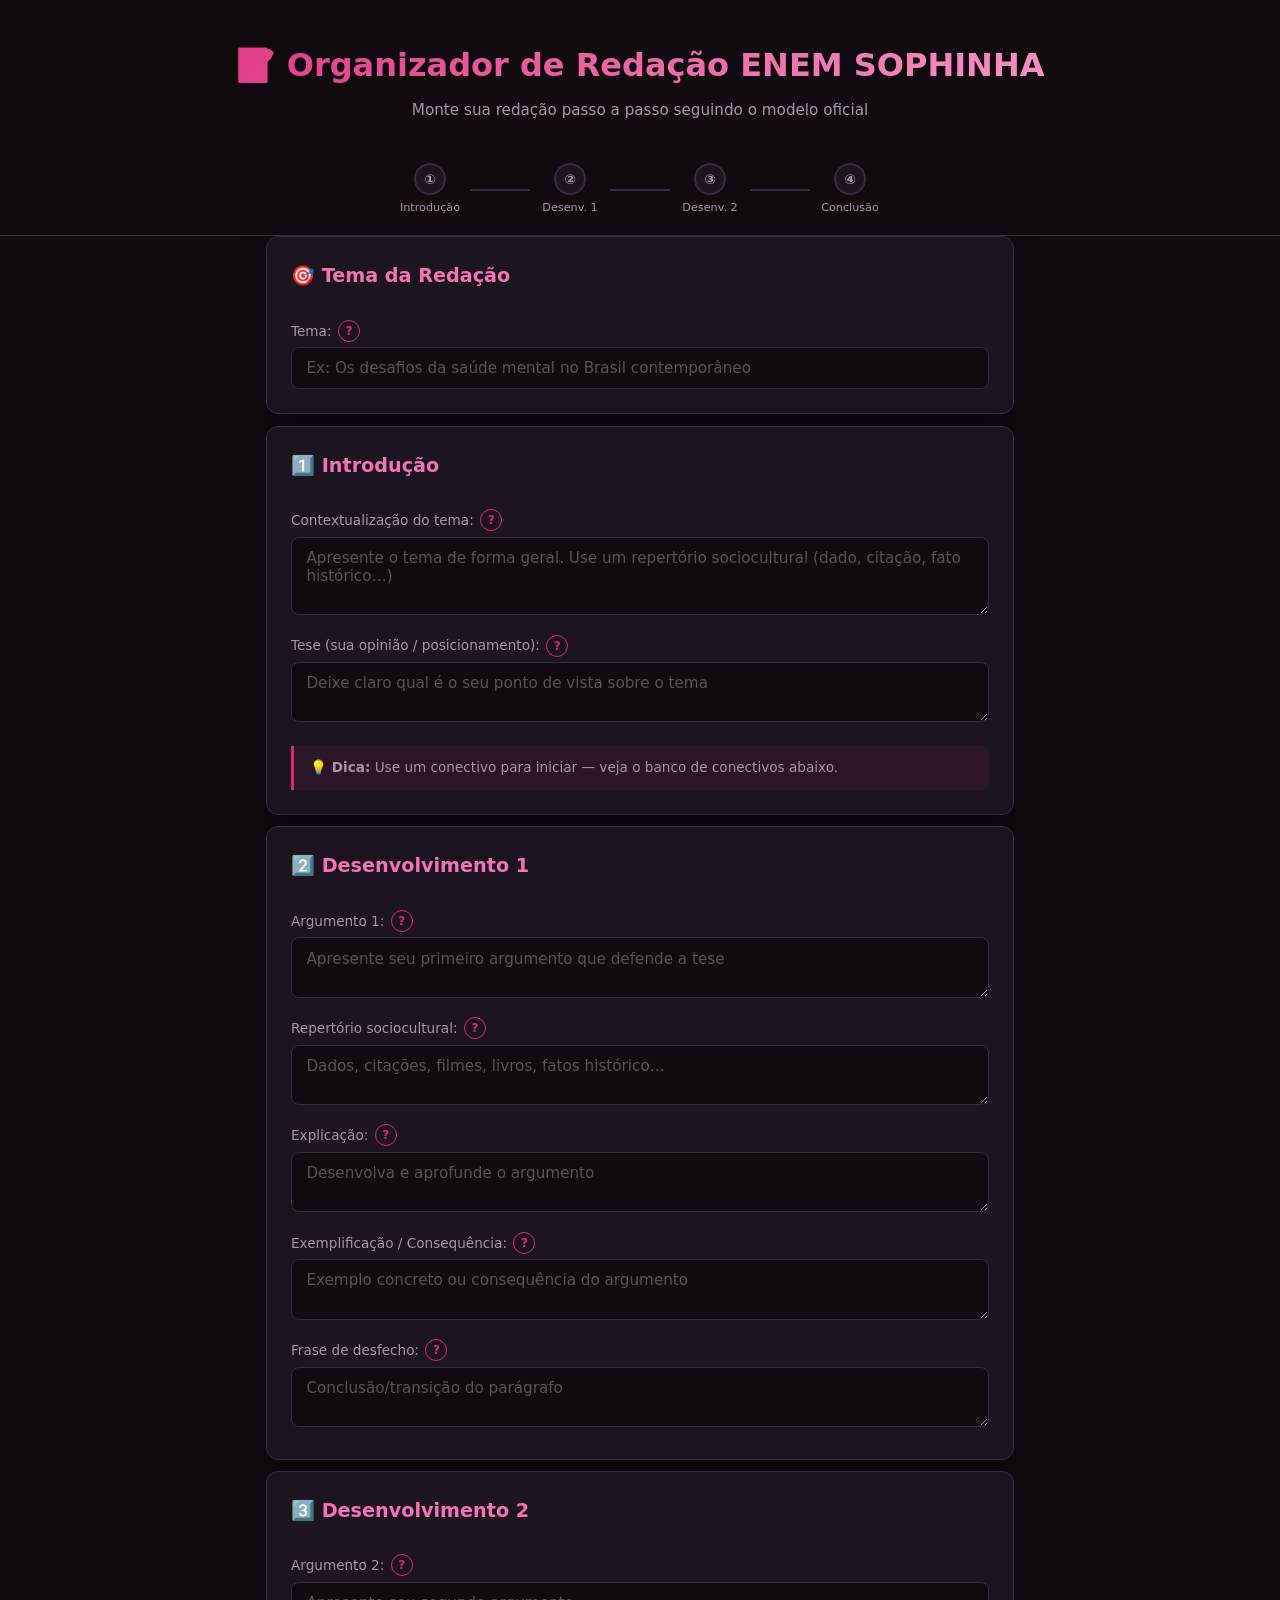
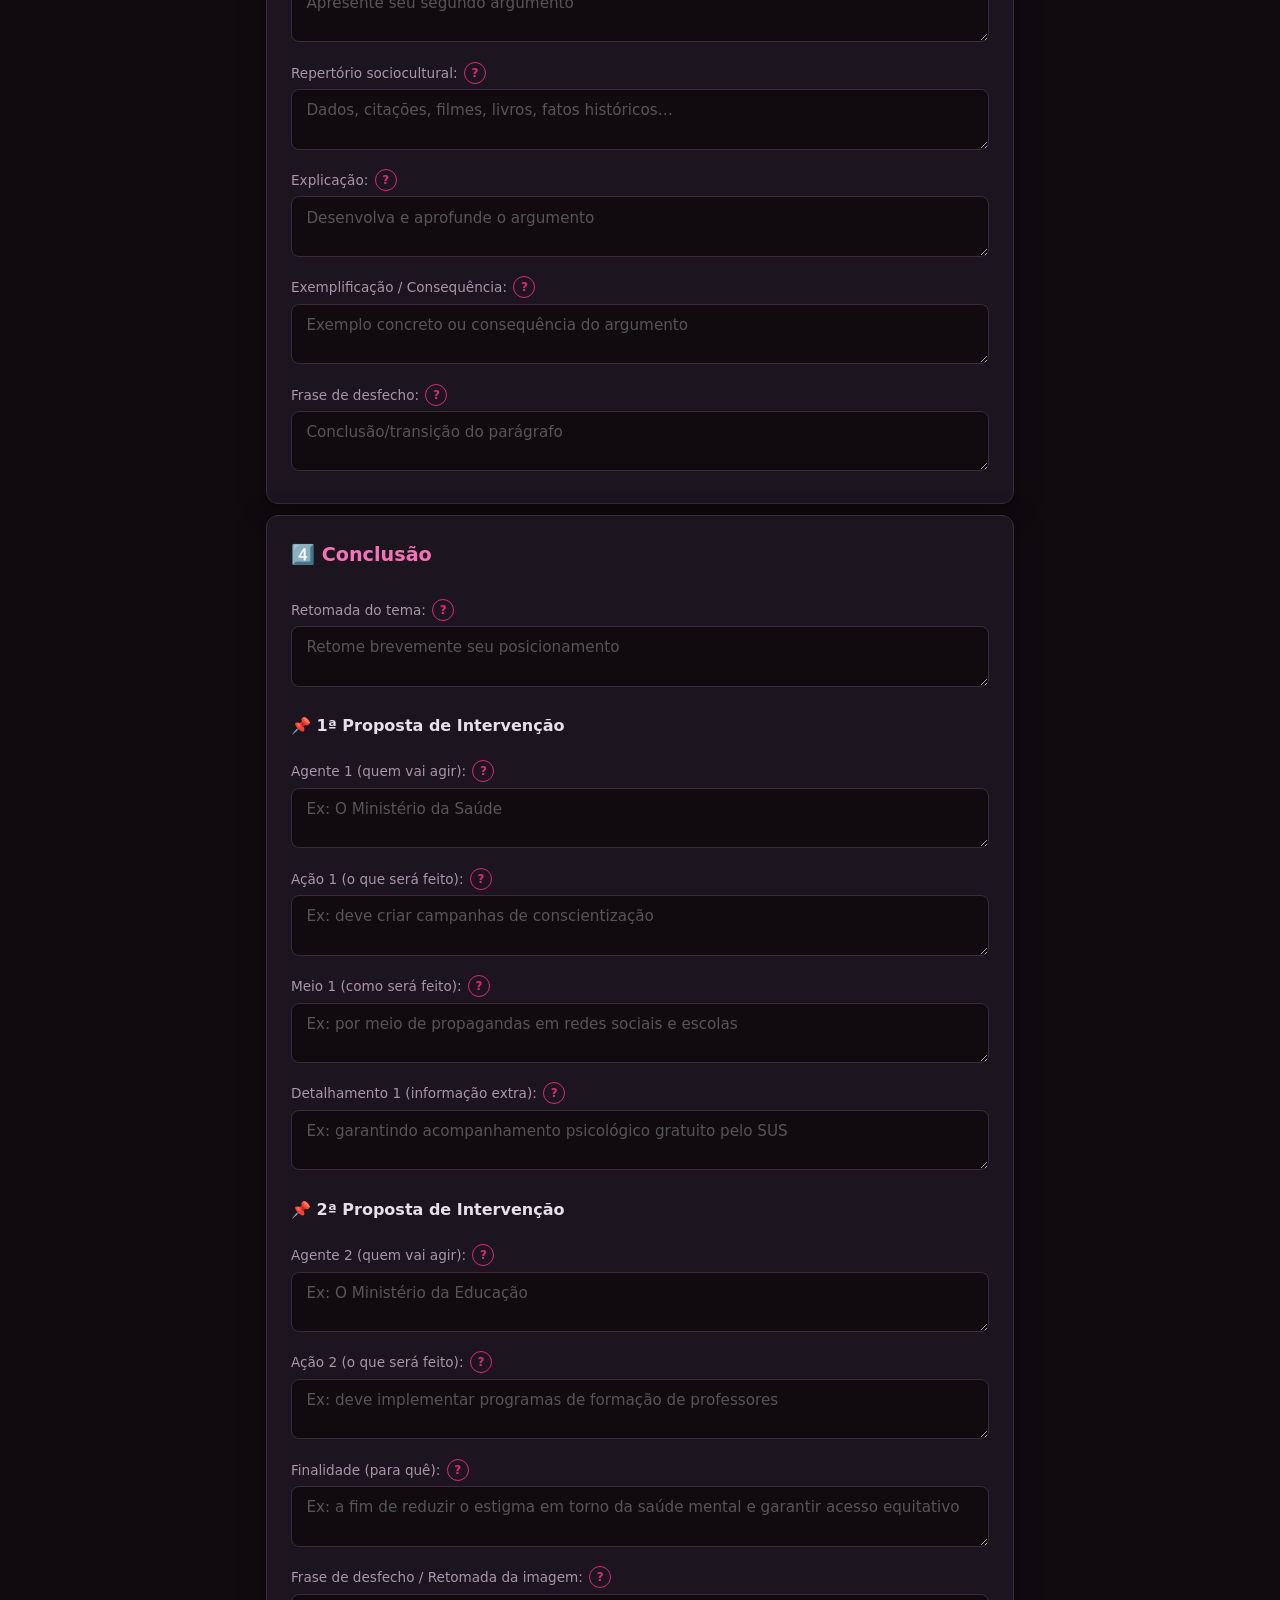
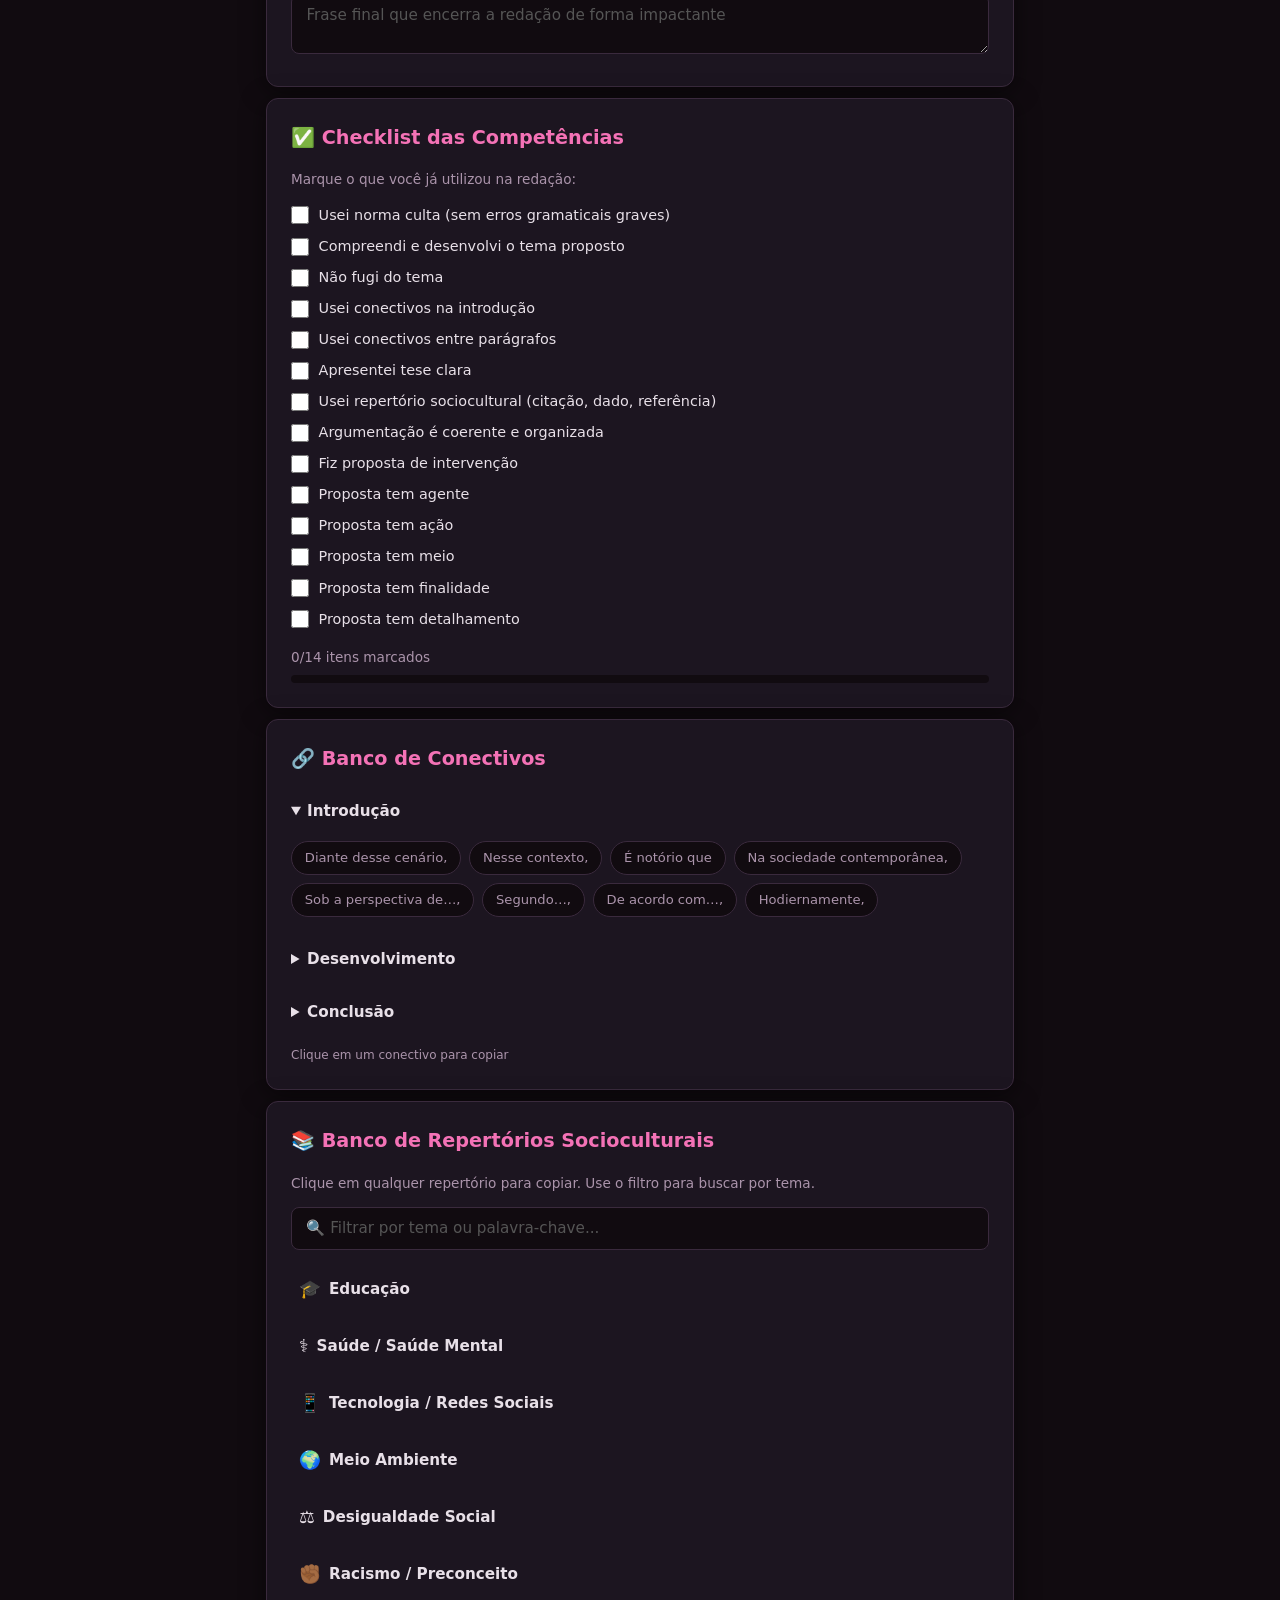
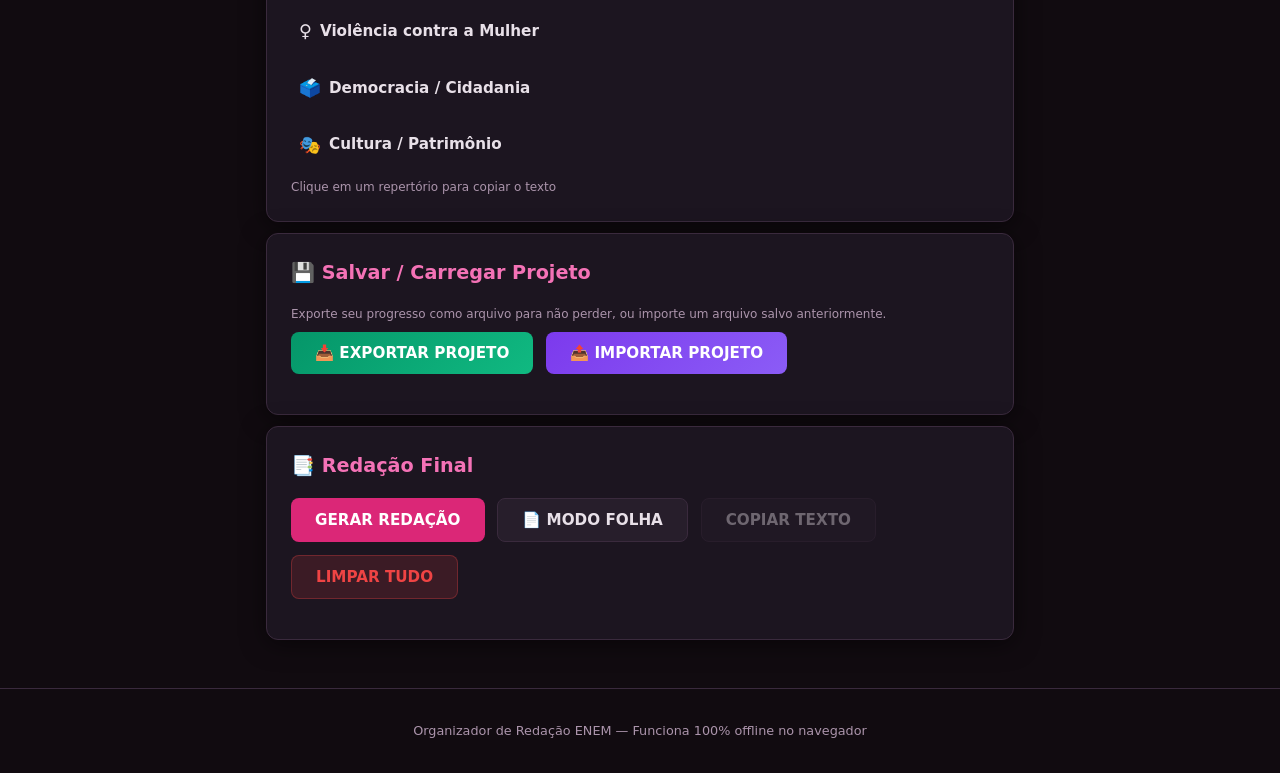
==== commit de8d3e2d: "Add files via upload" ====
--- a/index.html
+++ b/index.html
@@ -96,6 +96,15 @@
       <textarea id="d1-argumento" rows="2" placeholder="Apresente seu primeiro argumento que defende a tese"></textarea>
 
       <div class="label-row">
+        <label for="d1-repertorio">Repertório sociocultural:</label>
+        <button class="btn-dica" data-dica="d1-repertorio">?</button>
+      </div>
+      <div class="dica-contextual" id="dica-d1-repertorio" hidden>
+        Use um repertório <strong>legitimado</strong>: dados do IBGE, citações de filósofos (Bauman, Foucault, Hannah Arendt…), referências a filmes, livros, leis ou fatos históricos. Evite senso comum e achismos.
+      </div>
+      <textarea id="d1-repertorio" rows="2" placeholder="Dados, citações, filmes, livros, fatos histórico…"></textarea>
+
+      <div class="label-row">
         <label for="d1-explicacao">Explicação:</label>
         <button class="btn-dica" data-dica="d1-explicacao">?</button>
       </div>
@@ -112,15 +121,6 @@
         Exemplifique o argumento com fatos concretos ou mostre as consequências. Use expressões como <em>"Por exemplo,"</em> ou <em>"Como resultado,"</em>.
       </div>
       <textarea id="d1-exemplificacao" rows="2" placeholder="Exemplo concreto ou consequência do argumento"></textarea>
-
-      <div class="label-row">
-        <label for="d1-repertorio">Repertório sociocultural:</label>
-        <button class="btn-dica" data-dica="d1-repertorio">?</button>
-      </div>
-      <div class="dica-contextual" id="dica-d1-repertorio" hidden>
-        Use um repertório <strong>legitimado</strong>: dados do IBGE, citações de filósofos (Bauman, Foucault, Hannah Arendt…), referências a filmes, livros, leis ou fatos históricos. Evite senso comum e achismos.
-      </div>
-      <textarea id="d1-repertorio" rows="2" placeholder="Dados, citações, filmes, livros, fatos históricos…"></textarea>
 
       <div class="label-row">
         <label for="d1-desfecho">Frase de desfecho:</label>
@@ -146,6 +146,15 @@
       <textarea id="d2-argumento" rows="2" placeholder="Apresente seu segundo argumento"></textarea>
 
       <div class="label-row">
+        <label for="d2-repertorio">Repertório sociocultural:</label>
+        <button class="btn-dica" data-dica="d2-repertorio">?</button>
+      </div>
+      <div class="dica-contextual" id="dica-d2-repertorio" hidden>
+        Use um repertório <strong>diferente</strong> do D1. Se usou um filósofo antes, tente agora um dado estatístico, uma lei ou um filme. Variedade de repertório mostra amplitude de conhecimento.
+      </div>
+      <textarea id="d2-repertorio" rows="2" placeholder="Dados, citações, filmes, livros, fatos históricos…"></textarea>
+
+      <div class="label-row">
         <label for="d2-explicacao">Explicação:</label>
         <button class="btn-dica" data-dica="d2-explicacao">?</button>
       </div>
@@ -162,15 +171,6 @@
         Exemplifique o segundo argumento com fatos concretos ou mostre as consequências. Mantenha consistência com o repertório.
       </div>
       <textarea id="d2-exemplificacao" rows="2" placeholder="Exemplo concreto ou consequência do argumento"></textarea>
-
-      <div class="label-row">
-        <label for="d2-repertorio">Repertório sociocultural:</label>
-        <button class="btn-dica" data-dica="d2-repertorio">?</button>
-      </div>
-      <div class="dica-contextual" id="dica-d2-repertorio" hidden>
-        Use um repertório <strong>diferente</strong> do D1. Se usou um filósofo antes, tente agora um dado estatístico, uma lei ou um filme. Variedade de repertório mostra amplitude de conhecimento.
-      </div>
-      <textarea id="d2-repertorio" rows="2" placeholder="Dados, citações, filmes, livros, fatos históricos…"></textarea>
 
       <div class="label-row">
         <label for="d2-desfecho">Frase de desfecho:</label>
@@ -187,7 +187,7 @@
       <h2>4️⃣ Conclusão</h2>
 
       <div class="label-row">
-        <label for="conc-retomada">Retomada da tese:</label>
+        <label for="conc-retomada">Retomada do tema:</label>
         <button class="btn-dica" data-dica="conc-retomada">?</button>
       </div>
       <div class="dica-contextual" id="dica-conc-retomada" hidden>
@@ -195,52 +195,81 @@
       </div>
       <textarea id="conc-retomada" rows="2" placeholder="Retome brevemente seu posicionamento"></textarea>
 
-      <h3>📌 Proposta de Intervenção</h3>
-
-      <div class="label-row">
-        <label for="conc-agente">Agente (quem vai agir):</label>
-        <button class="btn-dica" data-dica="conc-agente">?</button>
-      </div>
-      <div class="dica-contextual" id="dica-conc-agente" hidden>
+      <h3>📌 1ª Proposta de Intervenção</h3>
+
+      <div class="label-row">
+        <label for="conc-agente1">Agente 1 (quem vai agir):</label>
+        <button class="btn-dica" data-dica="conc-agente1">?</button>
+      </div>
+      <div class="dica-contextual" id="dica-conc-agente1" hidden>
         O agente é <strong>quem vai executar a ação</strong>. Pode ser: O Governo Federal, O Ministério da Educação, as escolas, a mídia, as ONGs, a família… Seja específico — evite "a sociedade" sozinha.
       </div>
-      <input type="text" id="conc-agente" placeholder="Ex: O Ministério da Saúde">
-
-      <div class="label-row">
-        <label for="conc-acao">Ação (o que será feito):</label>
-        <button class="btn-dica" data-dica="conc-acao">?</button>
-      </div>
-      <div class="dica-contextual" id="dica-conc-acao" hidden>
+      <textarea id="conc-agente1" rows="2" placeholder="Ex: O Ministério da Saúde"></textarea>
+
+      <div class="label-row">
+        <label for="conc-acao1">Ação 1 (o que será feito):</label>
+        <button class="btn-dica" data-dica="conc-acao1">?</button>
+      </div>
+      <div class="dica-contextual" id="dica-conc-acao1" hidden>
         Descreva <strong>o que o agente vai fazer concretamente</strong>. Use verbos de ação: criar, implementar, promover, fiscalizar, investir. Ex: <em>"deve criar campanhas educativas"</em>.
       </div>
-      <textarea id="conc-acao" rows="2" placeholder="Ex: deve criar campanhas de conscientização"></textarea>
-
-      <div class="label-row">
-        <label for="conc-meio">Meio (como será feito):</label>
-        <button class="btn-dica" data-dica="conc-meio">?</button>
-      </div>
-      <div class="dica-contextual" id="dica-conc-meio" hidden>
+      <textarea id="conc-acao1" rows="2" placeholder="Ex: deve criar campanhas de conscientização"></textarea>
+
+      <div class="label-row">
+        <label for="conc-meio1">Meio 1 (como será feito):</label>
+        <button class="btn-dica" data-dica="conc-meio1">?</button>
+      </div>
+      <div class="dica-contextual" id="dica-conc-meio1" hidden>
         Explique <strong>como a ação será executada</strong>. Use expressões como: <em>"por meio de"</em>, <em>"através de"</em>, <em>"mediante"</em>. Ex: <em>"por meio de palestras nas escolas públicas"</em>.
       </div>
-      <textarea id="conc-meio" rows="2" placeholder="Ex: por meio de propagandas em redes sociais e escolas"></textarea>
+      <textarea id="conc-meio1" rows="2" placeholder="Ex: por meio de propagandas em redes sociais e escolas"></textarea>
+
+      <div class="label-row">
+        <label for="conc-detalhamento1">Detalhamento 1 (informação extra):</label>
+        <button class="btn-dica" data-dica="conc-detalhamento1">?</button>
+      </div>
+      <div class="dica-contextual" id="dica-conc-detalhamento1" hidden>
+        O detalhamento é o <strong>5º elemento</strong> que garante nota máxima na Competência 5. Adicione informação extra sobre qualquer parte da proposta. Ex: <em>"garantindo acompanhamento gratuito pelo SUS"</em> ou <em>"com fiscalização trimestral do Ministério Público"</em>.
+      </div>
+      <textarea id="conc-detalhamento1" rows="2" placeholder="Ex: garantindo acompanhamento psicológico gratuito pelo SUS"></textarea>
+
+      <h3>📌 2ª Proposta de Intervenção</h3>
+
+      <div class="label-row">
+        <label for="conc-agente2">Agente 2 (quem vai agir):</label>
+        <button class="btn-dica" data-dica="conc-agente2">?</button>
+      </div>
+      <div class="dica-contextual" id="dica-conc-agente2" hidden>
+        Um segundo agente diferente do primeiro. Pode ser outro órgão, instituição ou setor da sociedade.
+      </div>
+      <textarea id="conc-agente2" rows="2" placeholder="Ex: O Ministério da Educação"></textarea>
+
+      <div class="label-row">
+        <label for="conc-acao2">Ação 2 (o que será feito):</label>
+        <button class="btn-dica" data-dica="conc-acao2">?</button>
+      </div>
+      <div class="dica-contextual" id="dica-conc-acao2" hidden>
+        A ação do segundo agente. Deve complementar a primeira proposta, oferecendo uma perspectiva adicional sobre o problema.
+      </div>
+      <textarea id="conc-acao2" rows="2" placeholder="Ex: deve implementar programas de formação de professores"></textarea>
 
       <div class="label-row">
         <label for="conc-finalidade">Finalidade (para quê):</label>
         <button class="btn-dica" data-dica="conc-finalidade">?</button>
       </div>
       <div class="dica-contextual" id="dica-conc-finalidade" hidden>
-        Qual o <strong>objetivo</strong> da ação? Use: <em>"a fim de"</em>, <em>"para que"</em>, <em>"com o intuito de"</em>, <em>"de modo a"</em>. Conecte de volta ao problema do tema.
-      </div>
-      <textarea id="conc-finalidade" rows="2" placeholder="Ex: a fim de reduzir o estigma em torno da saúde mental"></textarea>
-
-      <div class="label-row">
-        <label for="conc-detalhamento">Detalhamento (informação extra):</label>
-        <button class="btn-dica" data-dica="conc-detalhamento">?</button>
-      </div>
-      <div class="dica-contextual" id="dica-conc-detalhamento" hidden>
-        O detalhamento é o <strong>5º elemento</strong> que garante nota máxima na Competência 5. Adicione informação extra sobre qualquer parte da proposta. Ex: <em>"garantindo acompanhamento gratuito pelo SUS"</em> ou <em>"com fiscalização trimestral do Ministério Público"</em>.
-      </div>
-      <textarea id="conc-detalhamento" rows="2" placeholder="Ex: garantindo acompanhamento psicológico gratuito pelo SUS"></textarea>
+        Qual o <strong>objetivo final</strong> de ambas as propostas? Use: <em>"a fim de"</em>, <em>"para que"</em>, <em>"com o intuito de"</em>, <em>"de modo a"</em>. Conecte de volta ao problema do tema.
+      </div>
+      <textarea id="conc-finalidade" rows="2" placeholder="Ex: a fim de reduzir o estigma em torno da saúde mental e garantir acesso equitativo"></textarea>
+
+      <div class="label-row">
+        <label for="conc-frasedesfecho">Frase de desfecho / Retomada da imagem:</label>
+        <button class="btn-dica" data-dica="conc-frasedesfecho">?</button>
+      </div>
+      <div class="dica-contextual" id="dica-conc-frasedesfecho" hidden>
+        Encerre a redação com uma frase poderosa que retome a ideia central ou crie um fechamento impactante. Pode fazer referência a alguma imagem/conceito do início.
+      </div>
+      <textarea id="conc-frasedesfecho" rows="2" placeholder="Frase final que encerra a redação de forma impactante"></textarea>
     </section>
 
     <!-- Estatísticas removidas; contador passou a ser exibido apenas na folha -->
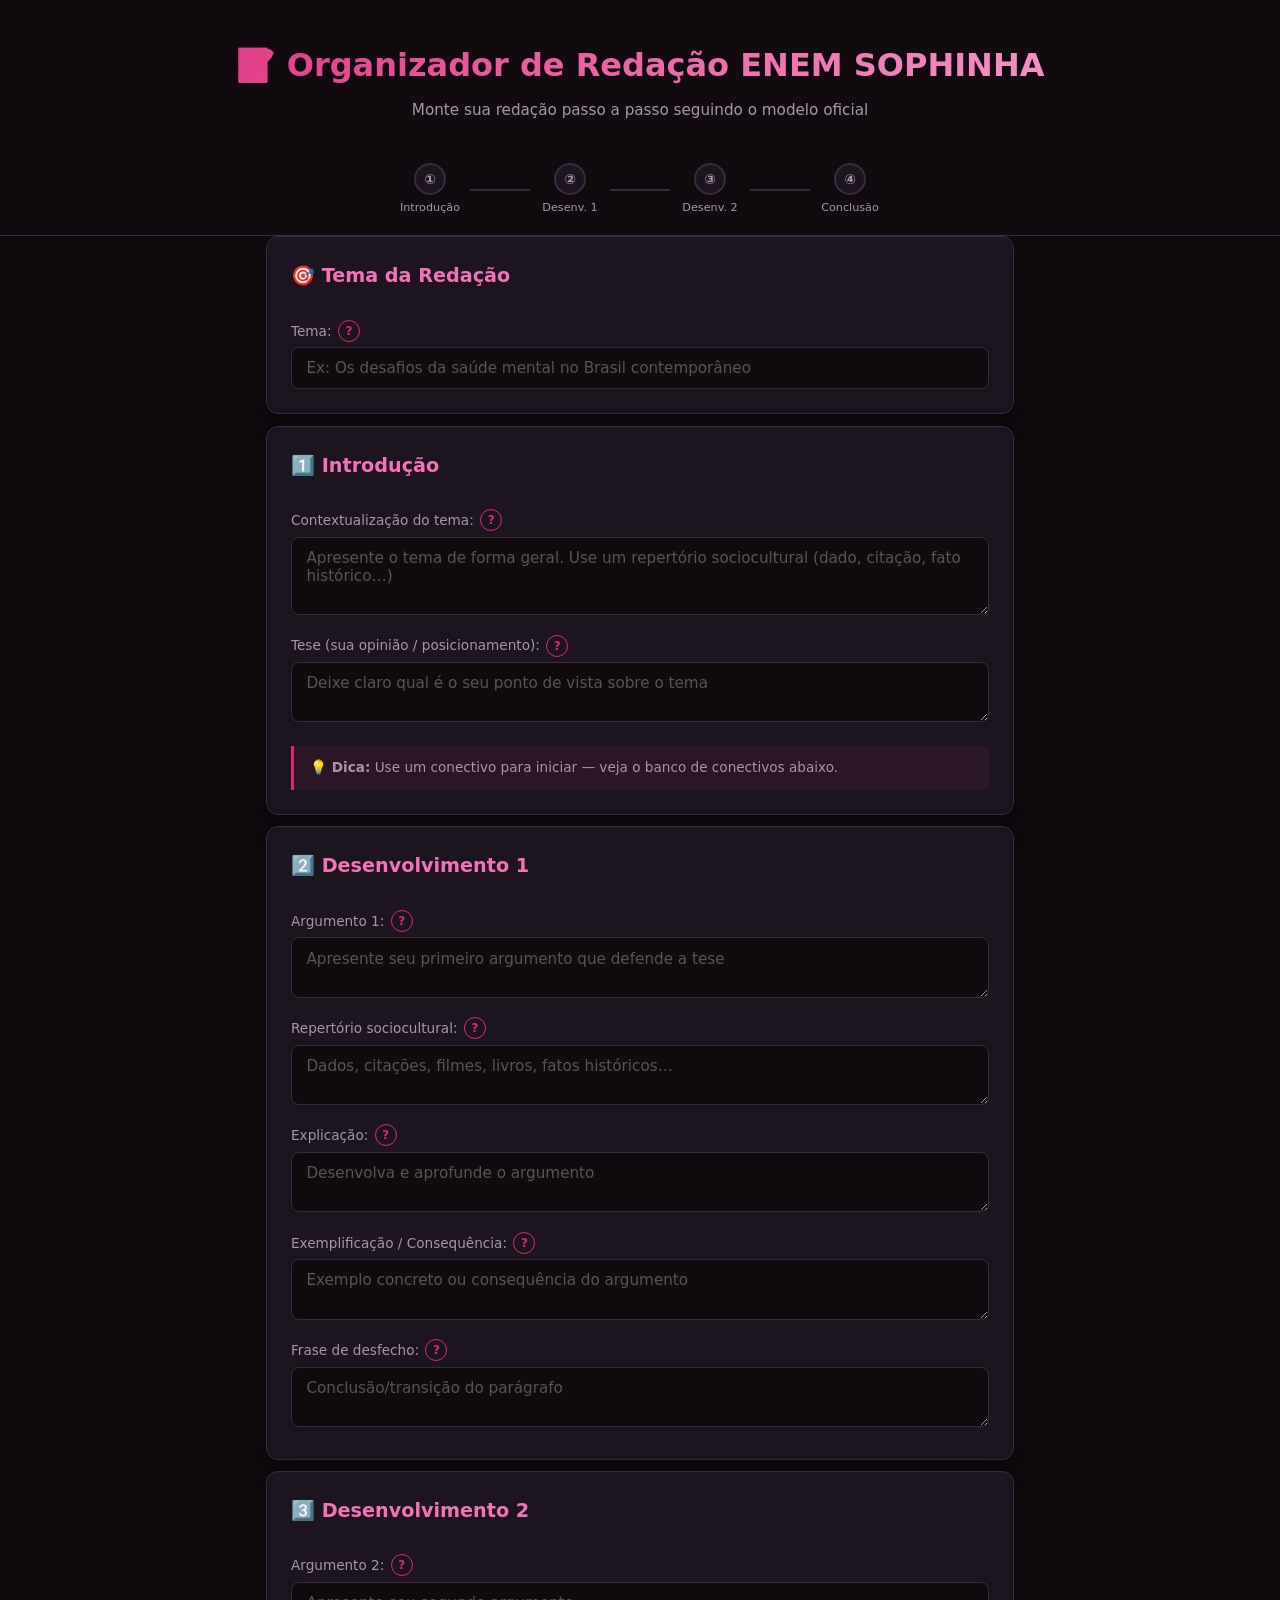
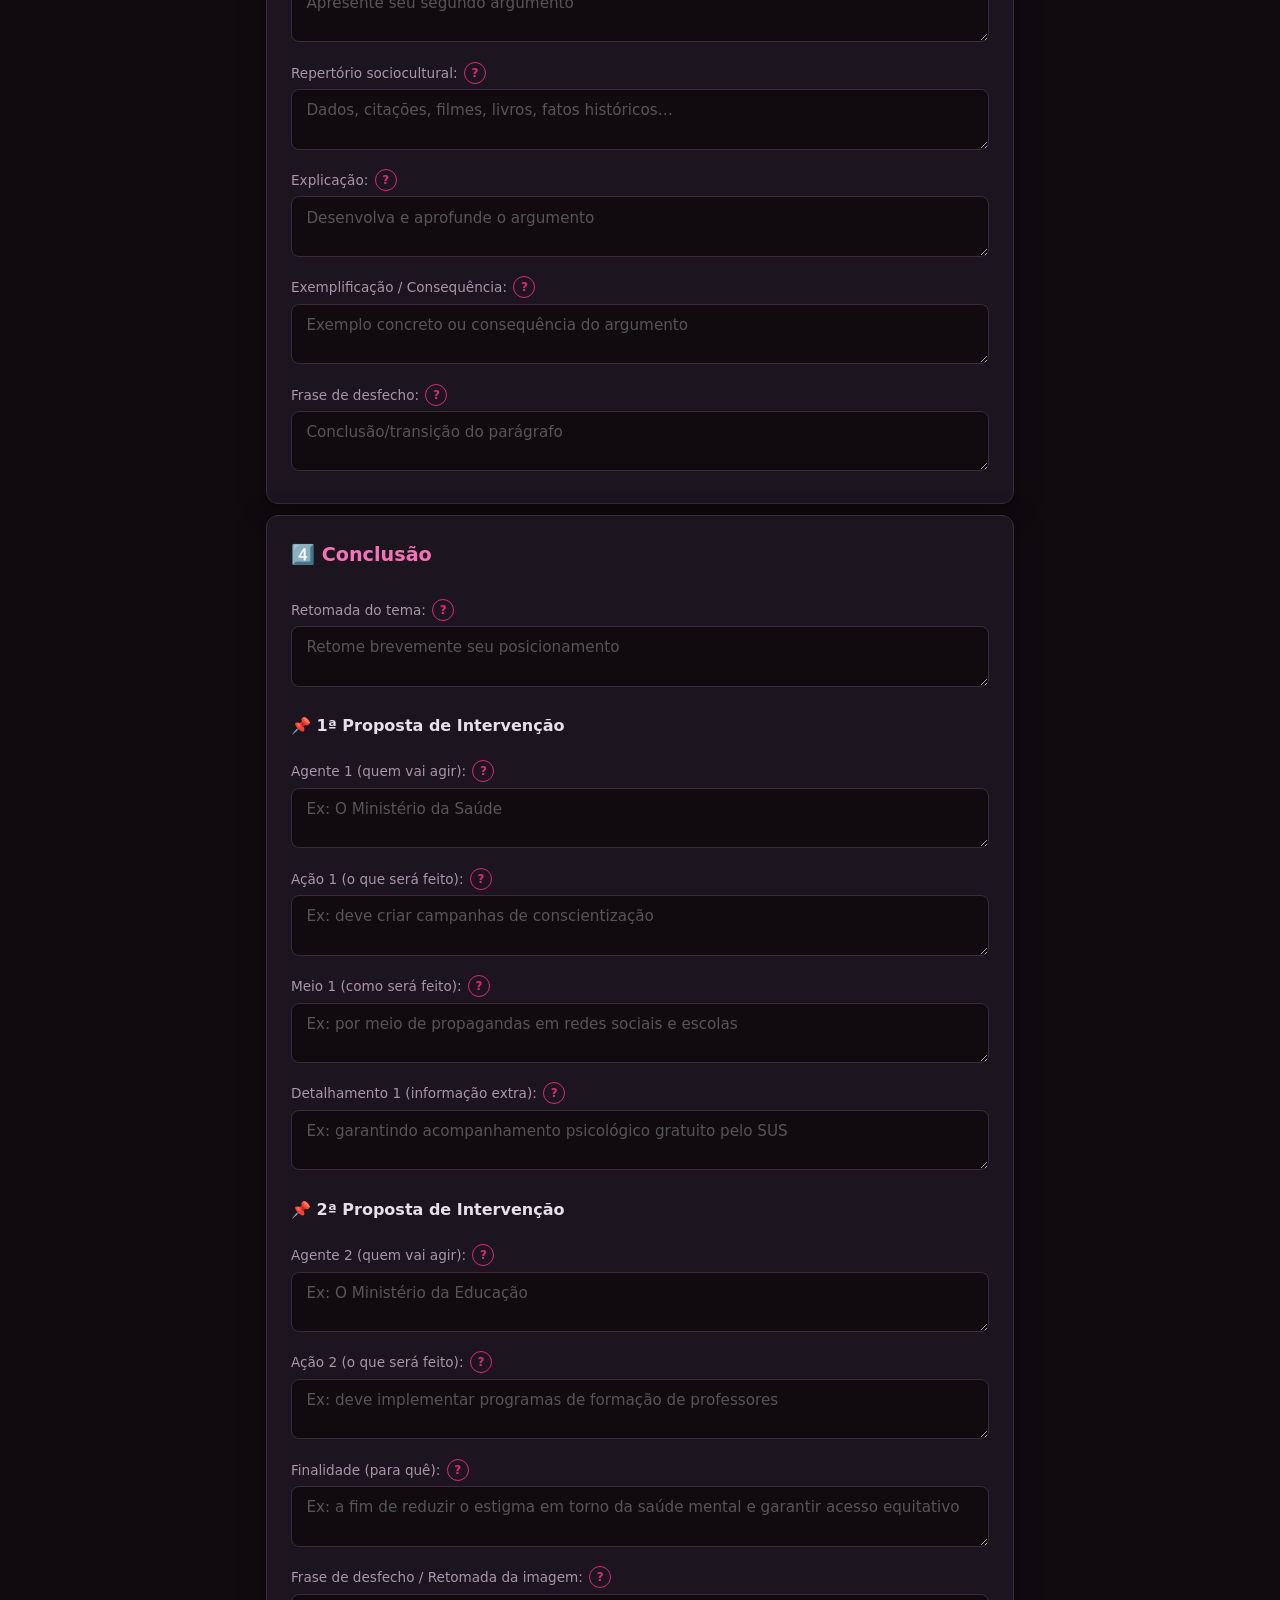
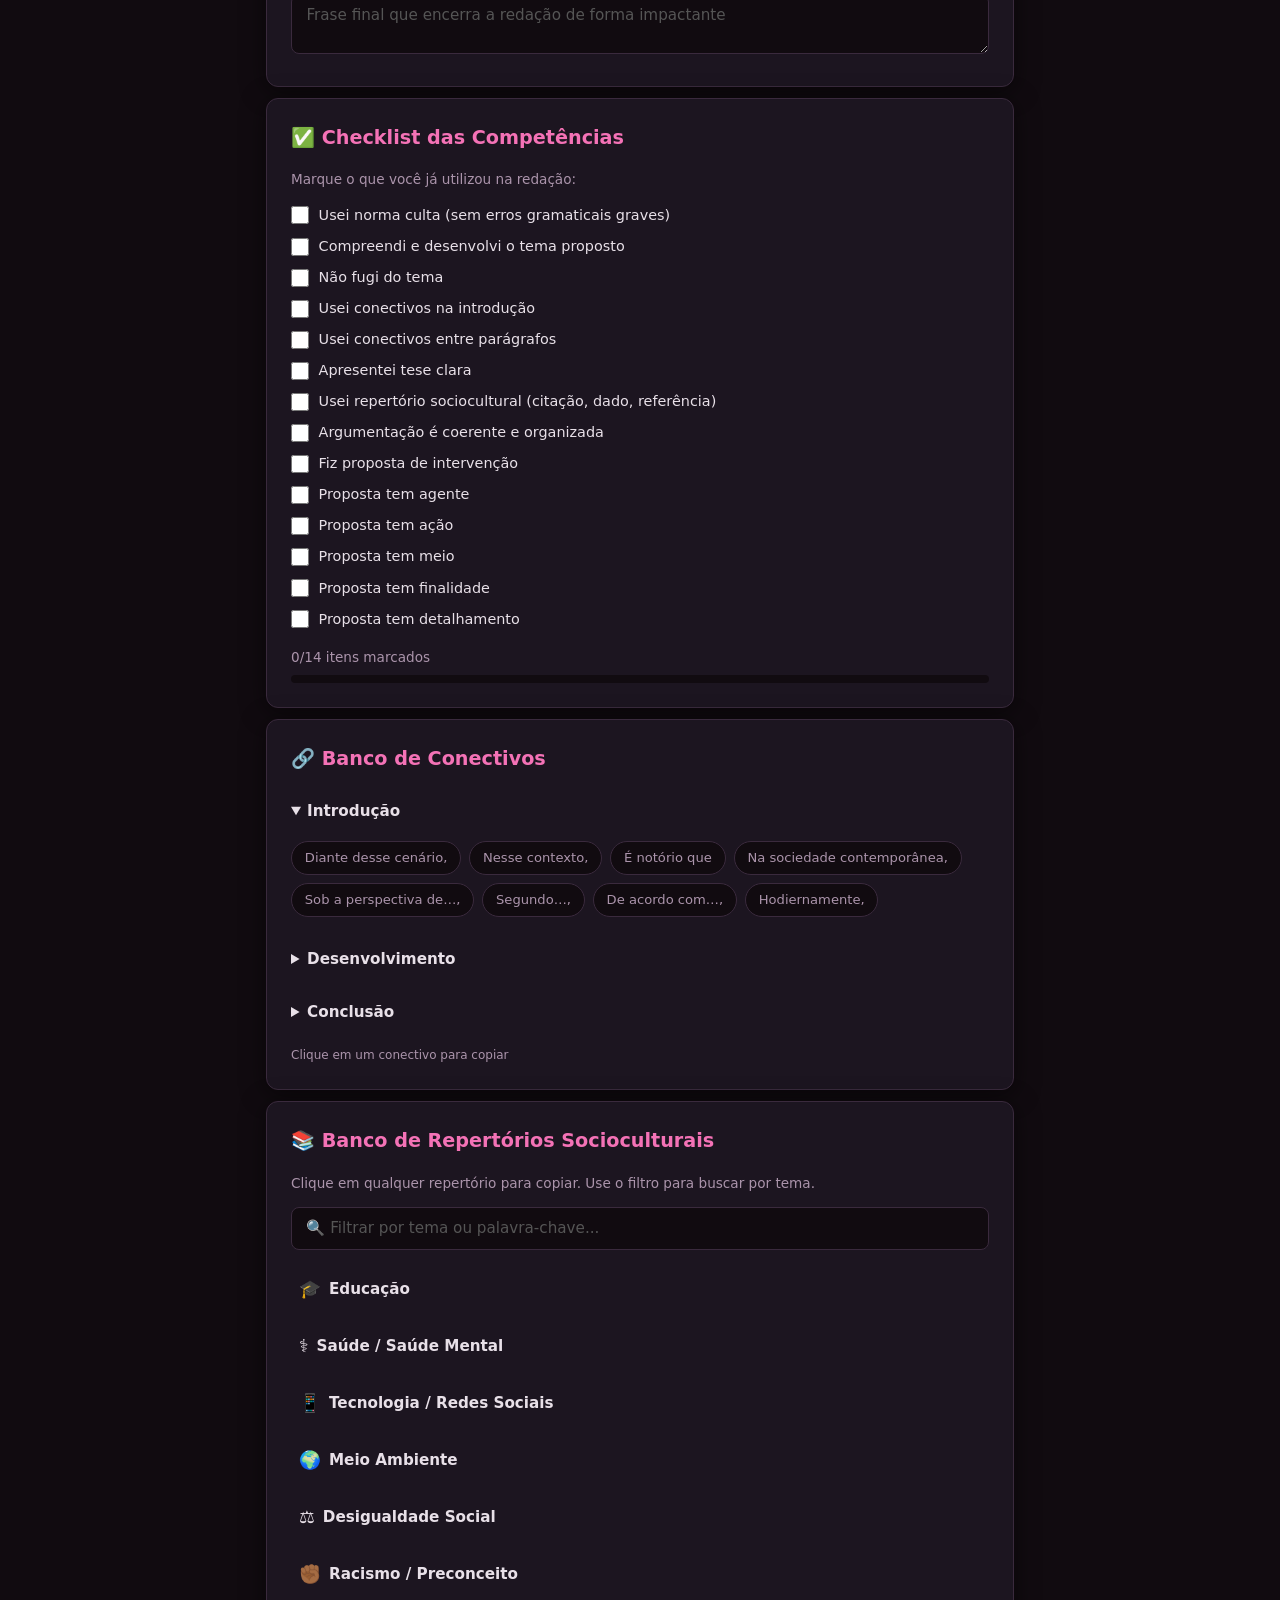
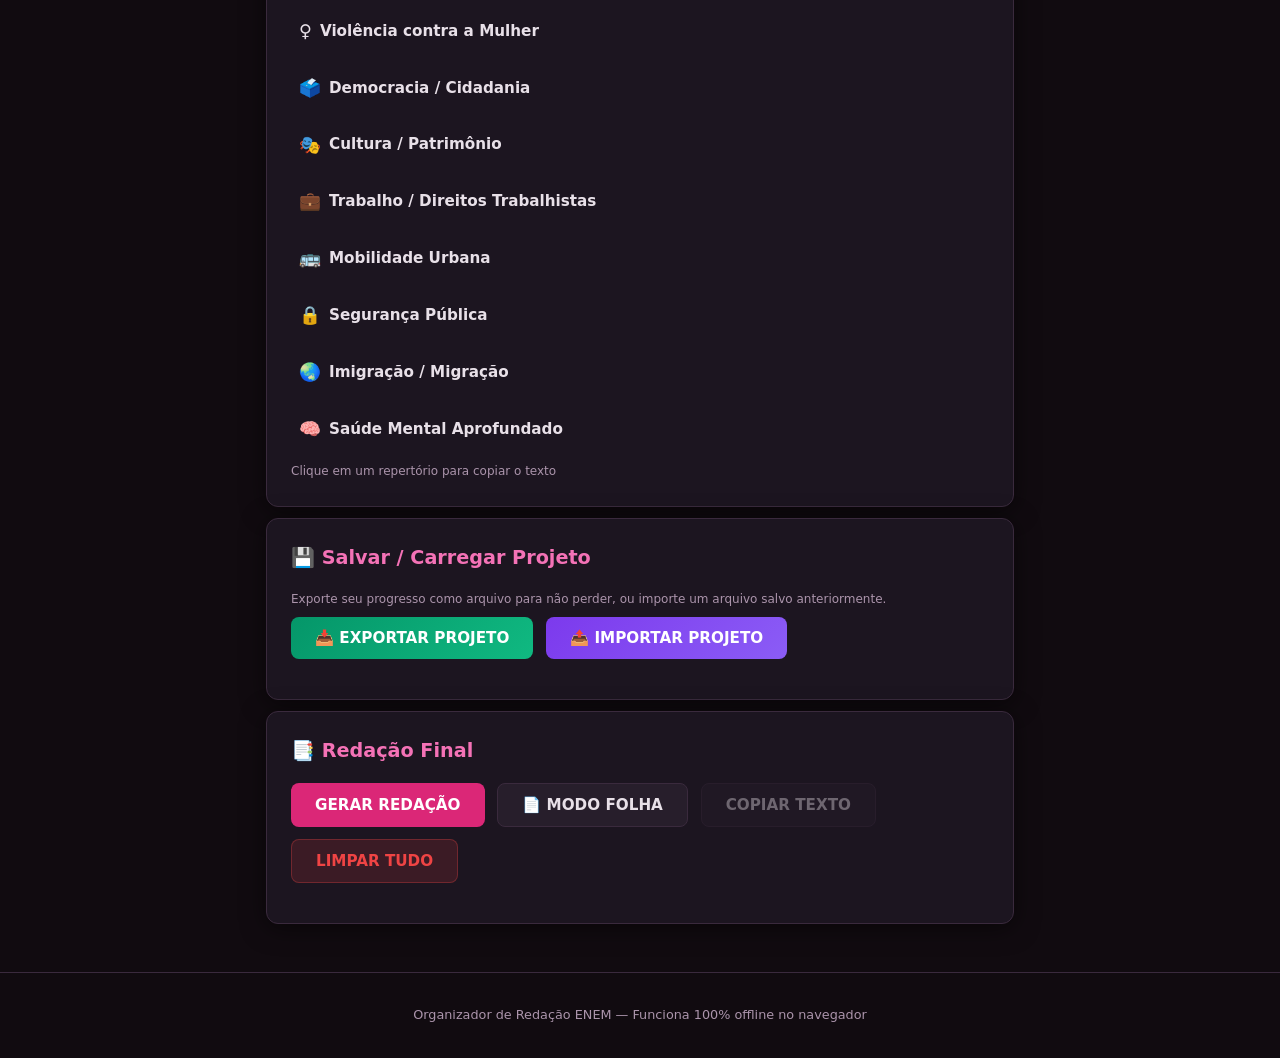
==== commit d029098b: "Add files via upload" ====
--- a/index.html
+++ b/index.html
@@ -12,7 +12,6 @@
     <h1>📝 Organizador de Redação ENEM SOPHINHA</h1>
     <p class="subtitle">Monte sua redação passo a passo seguindo o modelo oficial</p>
   </header>
-
 
   <!-- ========== PROGRESSO POR SEÇÃO ========== -->
   <nav id="progresso-nav">
@@ -54,7 +53,6 @@
       <input type="text" id="tema" placeholder="Ex: Os desafios da saúde mental no Brasil contemporâneo">
     </section>
 
-
     <!-- ========== INTRODUÇÃO ========== -->
     <section class="card" id="card-intro">
       <h2>1️⃣ Introdução</h2>
@@ -102,7 +100,7 @@
       <div class="dica-contextual" id="dica-d1-repertorio" hidden>
         Use um repertório <strong>legitimado</strong>: dados do IBGE, citações de filósofos (Bauman, Foucault, Hannah Arendt…), referências a filmes, livros, leis ou fatos históricos. Evite senso comum e achismos.
       </div>
-      <textarea id="d1-repertorio" rows="2" placeholder="Dados, citações, filmes, livros, fatos histórico…"></textarea>
+      <textarea id="d1-repertorio" rows="2" placeholder="Dados, citações, filmes, livros, fatos históricos…"></textarea>
 
       <div class="label-row">
         <label for="d1-explicacao">Explicação:</label>
@@ -270,11 +268,6 @@
         Encerre a redação com uma frase poderosa que retome a ideia central ou crie um fechamento impactante. Pode fazer referência a alguma imagem/conceito do início.
       </div>
       <textarea id="conc-frasedesfecho" rows="2" placeholder="Frase final que encerra a redação de forma impactante"></textarea>
-    </section>
-
-    <!-- Estatísticas removidas; contador passou a ser exibido apenas na folha -->
-    <section class="card" id="card-stats" style="display:none;">
-      <!-- antigo painel de estatísticas escondido -->
     </section>
 
     <!-- ========== CHECKLIST COMPETÊNCIAS ========== -->
@@ -361,240 +354,7 @@
       <input type="text" id="filtro-repertorios" placeholder="🔍 Filtrar por tema ou palavra-chave...">
 
       <div id="repertorios-lista">
-
-        <!-- EDUCAÇÃO -->
-        <details class="rep-grupo" data-tema="educação">
-          <summary><span class="rep-icone">🎓</span> <strong>Educação</strong></summary>
-          <div class="rep-cards">
-            <div class="rep-card" data-copy>
-              <span class="rep-tipo">Citação</span>
-              <p class="rep-texto">“A educação é a arma mais poderosa que você pode usar para mudar o mundo.”</p>
-              <span class="rep-autor">— Nelson Mandela</span>
-            </div>
-            <div class="rep-card" data-copy>
-              <span class="rep-tipo">Citação</span>
-              <p class="rep-texto">“Se a educação sozinha não transforma a sociedade, sem ela tampouco a sociedade muda.”</p>
-              <span class="rep-autor">— Paulo Freire</span>
-            </div>
-            <div class="rep-card" data-copy>
-              <span class="rep-tipo">Constituição</span>
-              <p class="rep-texto">O Art. 205 da Constituição Federal garante que a educação é direito de todos e dever do Estado e da família.</p>
-              <span class="rep-autor">— CF/1988</span>
-            </div>
-            <div class="rep-card" data-copy>
-              <span class="rep-tipo">Dado</span>
-              <p class="rep-texto">Segundo o IBGE (PNAD 2023), cerca de 9,6 milhões de brasileiros com 15 anos ou mais são analfabetos.</p>
-              <span class="rep-autor">— IBGE</span>
-            </div>
-          </div>
-        </details>
-
-        <!-- SAÚDE -->
-        <details class="rep-grupo" data-tema="saúde saúde mental">
-          <summary><span class="rep-icone">⚕️</span> <strong>Saúde / Saúde Mental</strong></summary>
-          <div class="rep-cards">
-            <div class="rep-card" data-copy>
-              <span class="rep-tipo">Conceito</span>
-              <p class="rep-texto">Segundo a OMS, saúde é “um estado de completo bem-estar físico, mental e social, e não apenas a ausência de doenças.”</p>
-              <span class="rep-autor">— OMS</span>
-            </div>
-            <div class="rep-card" data-copy>
-              <span class="rep-tipo">Dado</span>
-              <p class="rep-texto">O Brasil é o país mais ansioso do mundo, com 18,6 milhões de pessoas com transtornos de ansiedade.</p>
-              <span class="rep-autor">— OMS, 2023</span>
-            </div>
-            <div class="rep-card" data-copy>
-              <span class="rep-tipo">Constituição</span>
-              <p class="rep-texto">O Art. 196 da CF/1988 afirma que “a saúde é direito de todos e dever do Estado”.</p>
-              <span class="rep-autor">— CF/1988</span>
-            </div>
-            <div class="rep-card" data-copy>
-              <span class="rep-tipo">Referência</span>
-              <p class="rep-texto">No livro “O Alienista”, Machado de Assis satiriza a linha tênue entre sanidade e loucura na sociedade.</p>
-              <span class="rep-autor">— Machado de Assis</span>
-            </div>
-          </div>
-        </details>
-
-        <!-- TECNOLOGIA -->
-        <details class="rep-grupo" data-tema="tecnologia redes sociais internet">
-          <summary><span class="rep-icone">📱</span> <strong>Tecnologia / Redes Sociais</strong></summary>
-          <div class="rep-cards">
-            <div class="rep-card" data-copy>
-              <span class="rep-tipo">Citação</span>
-              <p class="rep-texto">“A sociedade do cansaço” de Byung-Chul Han analisa como a hiperconectividade gera esgotamento e superfície nas relações.</p>
-              <span class="rep-autor">— Byung-Chul Han</span>
-            </div>
-            <div class="rep-card" data-copy>
-              <span class="rep-tipo">Conceito</span>
-              <p class="rep-texto">Zygmunt Bauman, em “Modernidade Líquida”, descreve relações frágeis e efêmeras potencializadas pelo mundo digital.</p>
-              <span class="rep-autor">— Zygmunt Bauman</span>
-            </div>
-            <div class="rep-card" data-copy>
-              <span class="rep-tipo">Filme</span>
-              <p class="rep-texto">O documentário “O Dilema das Redes” (Netflix) revela como algoritmos manipulam comportamentos e criam bolhas informacionais.</p>
-              <span class="rep-autor">— Netflix, 2020</span>
-            </div>
-            <div class="rep-card" data-copy>
-              <span class="rep-tipo">Lei</span>
-              <p class="rep-texto">O Marco Civil da Internet (Lei 12.965/2014) estabelece princípios, garantias e direitos para o uso da internet no Brasil.</p>
-              <span class="rep-autor">— Lei 12.965/2014</span>
-            </div>
-          </div>
-        </details>
-
-        <!-- MEIO AMBIENTE -->
-        <details class="rep-grupo" data-tema="meio ambiente sustentabilidade climática desmatamento">
-          <summary><span class="rep-icone">🌍</span> <strong>Meio Ambiente</strong></summary>
-          <div class="rep-cards">
-            <div class="rep-card" data-copy>
-              <span class="rep-tipo">Citação</span>
-              <p class="rep-texto">“Não herdamos a Terra dos nossos pais, empréstimo-a dos nossos filhos.”</p>
-              <span class="rep-autor">— Provérbio indígena</span>
-            </div>
-            <div class="rep-card" data-copy>
-              <span class="rep-tipo">Constituição</span>
-              <p class="rep-texto">O Art. 225 da CF/1988 garante que todos têm direito ao meio ambiente ecologicamente equilibrado, bem de uso comum do povo.</p>
-              <span class="rep-autor">— CF/1988</span>
-            </div>
-            <div class="rep-card" data-copy>
-              <span class="rep-tipo">Dado</span>
-              <p class="rep-texto">O Brasil perdeu cerca de 12% da sua cobertura florestal entre 1985 e 2022, segundo o MapBiomas.</p>
-              <span class="rep-autor">— MapBiomas</span>
-            </div>
-            <div class="rep-card" data-copy>
-              <span class="rep-tipo">Referência</span>
-              <p class="rep-texto">A Agenda 2030 da ONU estabelece 17 Objetivos de Desenvolvimento Sustentável, incluindo ação climática.</p>
-              <span class="rep-autor">— ONU</span>
-            </div>
-          </div>
-        </details>
-
-        <!-- DESIGUALDADE SOCIAL -->
-        <details class="rep-grupo" data-tema="desigualdade social pobreza fome">
-          <summary><span class="rep-icone">⚖️</span> <strong>Desigualdade Social</strong></summary>
-          <div class="rep-cards">
-            <div class="rep-card" data-copy>
-              <span class="rep-tipo">Citação</span>
-              <p class="rep-texto">“Onde não há justiça social, não pode haver paz.”</p>
-              <span class="rep-autor">— Papa Paulo VI</span>
-            </div>
-            <div class="rep-card" data-copy>
-              <span class="rep-tipo">Dado</span>
-              <p class="rep-texto">O Brasil é um dos 10 países mais desiguais do mundo. Os 10% mais ricos concentram cerca de 59% da renda nacional.</p>
-              <span class="rep-autor">— Relatório Oxfam</span>
-            </div>
-            <div class="rep-card" data-copy>
-              <span class="rep-tipo">Conceito</span>
-              <p class="rep-texto">O filósofo John Rawls defende o “véu da ignorância”: políticas justas são as que beneficiam os mais vulneráveis da sociedade.</p>
-              <span class="rep-autor">— John Rawls</span>
-            </div>
-            <div class="rep-card" data-copy>
-              <span class="rep-tipo">Referência</span>
-              <p class="rep-texto">O livro “Vidas Secas”, de Graciliano Ramos, retrata a miséria e a desumanização causadas pela desigualdade no sertão nordestino.</p>
-              <span class="rep-autor">— Graciliano Ramos</span>
-            </div>
-          </div>
-        </details>
-
-        <!-- RACISMO / PRECONCEITO -->
-        <details class="rep-grupo" data-tema="racismo preconceito discriminação raça">
-          <summary><span class="rep-icone">✊🏾</span> <strong>Racismo / Preconceito</strong></summary>
-          <div class="rep-cards">
-            <div class="rep-card" data-copy>
-              <span class="rep-tipo">Citação</span>
-              <p class="rep-texto">“Ser negro no Brasil é ser vítima de um genocida sutil.”</p>
-              <span class="rep-autor">— Abdias do Nascimento</span>
-            </div>
-            <div class="rep-card" data-copy>
-              <span class="rep-tipo">Dado</span>
-              <p class="rep-texto">Segundo o IPEA, pessoas negras têm 2,6 vezes mais chances de serem vítimas de homicídio no Brasil.</p>
-              <span class="rep-autor">— IPEA / Atlas da Violência</span>
-            </div>
-            <div class="rep-card" data-copy>
-              <span class="rep-tipo">Lei</span>
-              <p class="rep-texto">A Lei 7.716/1989 define como crime inafiançável práticas de racismo no Brasil.</p>
-              <span class="rep-autor">— Lei Caó</span>
-            </div>
-            <div class="rep-card" data-copy>
-              <span class="rep-tipo">Referência</span>
-              <p class="rep-texto">O conceito de “racismo estrutural” de Silvio Almeida mostra como o racismo está enraizado nas instituições sociais.</p>
-              <span class="rep-autor">— Silvio Almeida</span>
-            </div>
-          </div>
-        </details>
-
-        <!-- VIOLÊNCIA CONTRA A MULHER -->
-        <details class="rep-grupo" data-tema="mulher violência gênero feminicídio">
-          <summary><span class="rep-icone">♀️</span> <strong>Violência contra a Mulher</strong></summary>
-          <div class="rep-cards">
-            <div class="rep-card" data-copy>
-              <span class="rep-tipo">Citação</span>
-              <p class="rep-texto">“Não se nasce mulher, torna-se mulher.”</p>
-              <span class="rep-autor">— Simone de Beauvoir</span>
-            </div>
-            <div class="rep-card" data-copy>
-              <span class="rep-tipo">Lei</span>
-              <p class="rep-texto">A Lei Maria da Penha (11.340/2006) cria mecanismos para coibir e prevenir a violência doméstica e familiar contra a mulher.</p>
-              <span class="rep-autor">— Lei 11.340/2006</span>
-            </div>
-            <div class="rep-card" data-copy>
-              <span class="rep-tipo">Dado</span>
-              <p class="rep-texto">O Brasil registra, em média, 1 caso de feminicídio a cada 7 horas, segundo o Fórum Brasileiro de Segurança Pública.</p>
-              <span class="rep-autor">— FBSP, 2023</span>
-            </div>
-            <div class="rep-card" data-copy>
-              <span class="rep-tipo">Referência</span>
-              <p class="rep-texto">A obra “Quarto de Despejo”, de Carolina Maria de Jesus, denuncia a realidade de mulheres marginalizadas.</p>
-              <span class="rep-autor">— Carolina Maria de Jesus</span>
-            </div>
-          </div>
-        </details>
-
-        <!-- DEMOCRACIA / CIDADANIA -->
-        <details class="rep-grupo" data-tema="democracia cidadania política direitos">
-          <summary><span class="rep-icone">🗳️</span> <strong>Democracia / Cidadania</strong></summary>
-          <div class="rep-cards">
-            <div class="rep-card" data-copy>
-              <span class="rep-tipo">Citação</span>
-              <p class="rep-texto">“O preço da liberdade é a eterna vigilância.”</p>
-              <span class="rep-autor">— Thomas Jefferson</span>
-            </div>
-            <div class="rep-card" data-copy>
-              <span class="rep-tipo">Conceito</span>
-              <p class="rep-texto">Hannah Arendt, em “A Condição Humana”, destaca que a ação política é o que torna o ser humano verdadeiramente livre.</p>
-              <span class="rep-autor">— Hannah Arendt</span>
-            </div>
-            <div class="rep-card" data-copy>
-              <span class="rep-tipo">Constituição</span>
-              <p class="rep-texto">O Art. 1º da CF/1988 institui o Brasil como Estado Democrático de Direito, com fundamento na cidadania e dignidade humana.</p>
-              <span class="rep-autor">— CF/1988</span>
-            </div>
-          </div>
-        </details>
-
-        <!-- CULTURA / PATRIMÔNIO -->
-        <details class="rep-grupo" data-tema="cultura patrimônio arte história identidade">
-          <summary><span class="rep-icone">🎭</span> <strong>Cultura / Patrimônio</strong></summary>
-          <div class="rep-cards">
-            <div class="rep-card" data-copy>
-              <span class="rep-tipo">Citação</span>
-              <p class="rep-texto">“Um povo sem memória é um povo sem história, e um povo sem história está fadado a repetir os erros do passado.”</p>
-              <span class="rep-autor">— Emile Durkheim</span>
-            </div>
-            <div class="rep-card" data-copy>
-              <span class="rep-tipo">Constituição</span>
-              <p class="rep-texto">O Art. 216 da CF/1988 define como patrimônio cultural os bens de natureza material e imaterial referentes à identidade nacional.</p>
-              <span class="rep-autor">— CF/1988</span>
-            </div>
-            <div class="rep-card" data-copy>
-              <span class="rep-tipo">Conceito</span>
-              <p class="rep-texto">Pierre Bourdieu analisa o “capital cultural”: o acesso à cultura determina oportunidades e reprograma desigualdades.</p>
-              <span class="rep-autor">— Pierre Bourdieu</span>
-            </div>
-          </div>
-        </details>
-
+        <!-- Repertórios carregados dinamicamente via repertorios.json -->
       </div>
 
       <p class="tag-hint">Clique em um repertório para copiar o texto</p>
@@ -630,8 +390,6 @@
   <!-- ========== MODAL FOLHA DE REDAÇÃO ========== -->
   <div id="folha-overlay" class="folha-overlay" hidden>
     <div class="folha-modal">
-
-      
 
       <!-- ===== FOLHA OFICIAL ===== -->
       <div class="folha-pagina">
@@ -660,10 +418,6 @@
           </div>
         </div>
 
-        <!-- BLOCO 2: (removido nome, inscrição, cpf, data) -->
-        <!-- Apenas o título permanece acima da área de instruções/escrita -->
-
-
         <!-- ÁREA DE ESCRITA -->
         <div class="folha-papel" id="folha-papel">
           <!-- 30 linhas serão geradas pelo JS -->
@@ -690,6 +444,7 @@
 
   <div id="toast" class="toast" hidden></div>
 
+  <script src="repertorios.js"></script>
   <script src="script.js"></script>
 </body>
 </html>
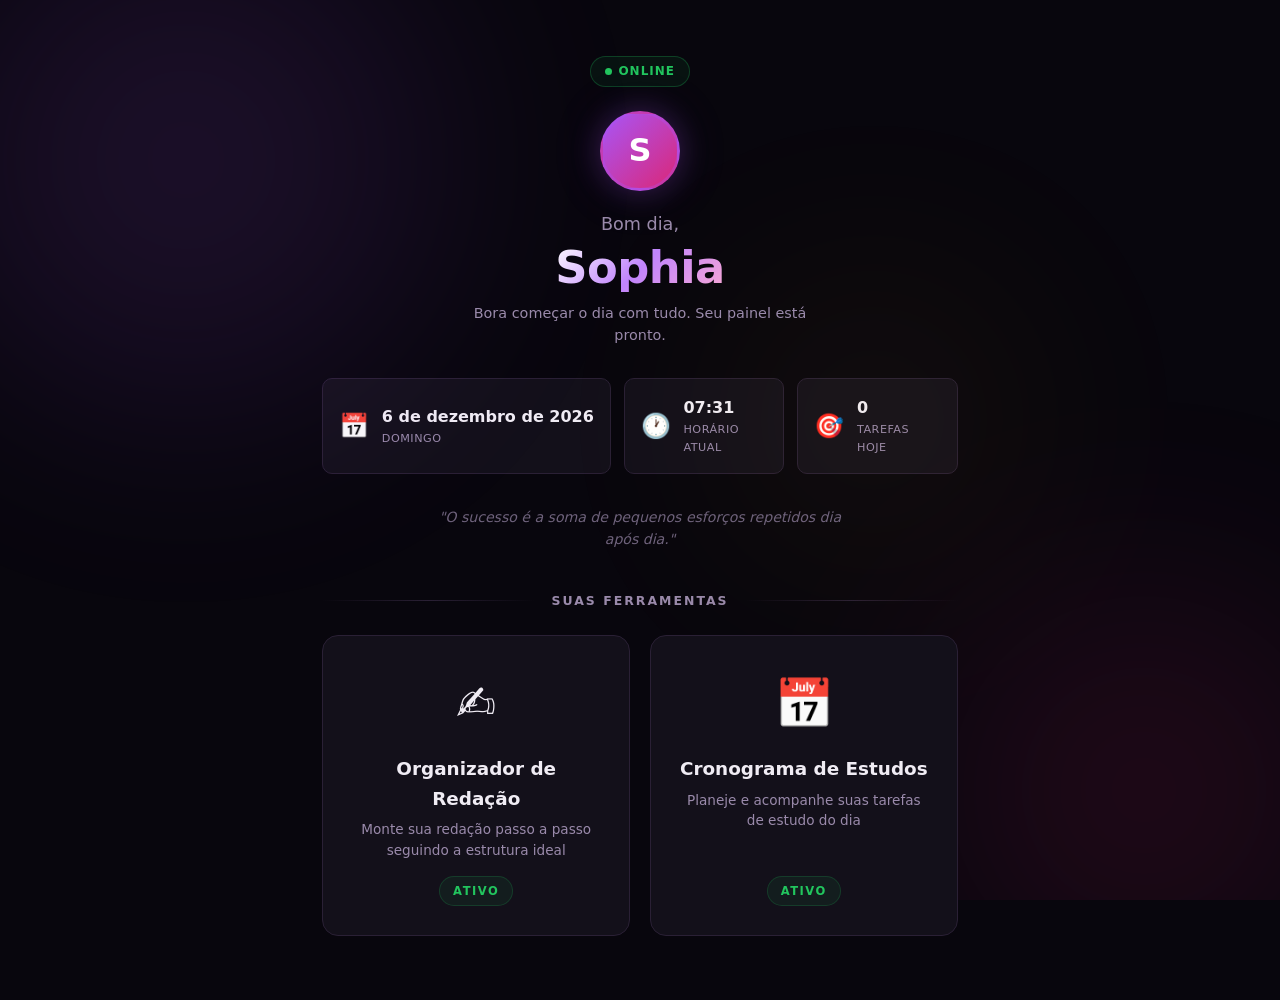
==== commit 1f4ac6da: "Add files via upload" ====
--- a/index.html
+++ b/index.html
@@ -3,448 +3,104 @@
 <head>
   <meta charset="UTF-8">
   <meta name="viewport" content="width=device-width, initial-scale=1.0">
-  <title>Organizador de Redação ENEM SOPHINHA</title>
-  <link rel="stylesheet" href="style.css">
+  <title>Painel de Estudos — Sophia</title>
+  <link rel="stylesheet" href="painel.css">
 </head>
 <body>
+  <div class="painel-container">
 
-  <header>
-    <h1>📝 Organizador de Redação ENEM SOPHINHA</h1>
-    <p class="subtitle">Monte sua redação passo a passo seguindo o modelo oficial</p>
-  </header>
+    <!-- TELA INICIAL -->
+    <div id="tela-inicial" class="tela-inicial active">
 
-  <!-- ========== PROGRESSO POR SEÇÃO ========== -->
-  <nav id="progresso-nav">
-    <div class="progresso-container">
-      <a href="#card-intro" class="progresso-step" data-secao="intro">
-        <span class="step-icon">①</span>
-        <span class="step-label">Introdução</span>
-      </a>
-      <div class="step-line"></div>
-      <a href="#card-d1" class="progresso-step" data-secao="d1">
-        <span class="step-icon">②</span>
-        <span class="step-label">Desenv. 1</span>
-      </a>
-      <div class="step-line"></div>
-      <a href="#card-d2" class="progresso-step" data-secao="d2">
-        <span class="step-icon">③</span>
-        <span class="step-label">Desenv. 2</span>
-      </a>
-      <div class="step-line"></div>
-      <a href="#card-conclusao" class="progresso-step" data-secao="conc">
-        <span class="step-icon">④</span>
-        <span class="step-label">Conclusão</span>
-      </a>
-    </div>
-  </nav>
-
-  <main>
-
-    <!-- ========== TEMA ========== -->
-    <section class="card" id="card-tema">
-      <h2>🎯 Tema da Redação</h2>
-      <div class="label-row">
-        <label for="tema">Tema:</label>
-        <button class="btn-dica" data-dica="tema">?</button>
-      </div>
-      <div class="dica-contextual" id="dica-tema" hidden>
-        O tema é dado pela prova. Copie-o exatamente como aparece na proposta de redação. Ter o tema visível ajuda a não fugir do assunto.
-      </div>
-      <input type="text" id="tema" placeholder="Ex: Os desafios da saúde mental no Brasil contemporâneo">
-    </section>
-
-    <!-- ========== INTRODUÇÃO ========== -->
-    <section class="card" id="card-intro">
-      <h2>1️⃣ Introdução</h2>
-
-      <div class="label-row">
-        <label for="intro-contexto">Contextualização do tema:</label>
-        <button class="btn-dica" data-dica="intro-contexto">?</button>
-      </div>
-      <div class="dica-contextual" id="dica-intro-contexto" hidden>
-        Comece com um <strong>repertório sociocultural</strong> (citação de filósofo, dado estatístico, referência histórica ou cultural) que se conecte ao tema. Isso impressiona o corretor logo no início e mostra seu conhecimento de mundo.
-      </div>
-      <textarea id="intro-contexto" rows="3" placeholder="Apresente o tema de forma geral. Use um repertório sociocultural (dado, citação, fato histórico…)"></textarea>
-
-      <div class="label-row">
-        <label for="intro-tese">Tese (sua opinião / posicionamento):</label>
-        <button class="btn-dica" data-dica="intro-tese">?</button>
-      </div>
-      <div class="dica-contextual" id="dica-intro-tese" hidden>
-        A tese é o <strong>seu posicionamento central</strong> sobre o tema. Deve ser clara e direta, geralmente na última frase da introdução. Ex: <em>"…o que configura um grave problema que precisa ser combatido."</em> Toda a redação gira em torno dela.
-      </div>
-      <textarea id="intro-tese" rows="2" placeholder="Deixe claro qual é o seu ponto de vista sobre o tema"></textarea>
-
-      <div class="dica-box">
-        <strong>💡 Dica:</strong> Use um conectivo para iniciar — veja o banco de conectivos abaixo.
-      </div>
-    </section>
-
-    <!-- ========== DESENVOLVIMENTO 1 ========== -->
-    <section class="card" id="card-d1">
-      <h2>2️⃣ Desenvolvimento 1</h2>
-
-      <div class="label-row">
-        <label for="d1-argumento">Argumento 1:</label>
-        <button class="btn-dica" data-dica="d1-argumento">?</button>
-      </div>
-      <div class="dica-contextual" id="dica-d1-argumento" hidden>
-        Apresente uma <strong>causa ou consequência</strong> do problema tratado no tema. O argumento deve defender sua tese. Comece com um conectivo como <em>"Primeiramente,"</em> ou <em>"Em primeiro lugar,"</em>.
-      </div>
-      <textarea id="d1-argumento" rows="2" placeholder="Apresente seu primeiro argumento que defende a tese"></textarea>
-
-      <div class="label-row">
-        <label for="d1-repertorio">Repertório sociocultural:</label>
-        <button class="btn-dica" data-dica="d1-repertorio">?</button>
-      </div>
-      <div class="dica-contextual" id="dica-d1-repertorio" hidden>
-        Use um repertório <strong>legitimado</strong>: dados do IBGE, citações de filósofos (Bauman, Foucault, Hannah Arendt…), referências a filmes, livros, leis ou fatos históricos. Evite senso comum e achismos.
-      </div>
-      <textarea id="d1-repertorio" rows="2" placeholder="Dados, citações, filmes, livros, fatos históricos…"></textarea>
-
-      <div class="label-row">
-        <label for="d1-explicacao">Explicação:</label>
-        <button class="btn-dica" data-dica="d1-explicacao">?</button>
-      </div>
-      <div class="dica-contextual" id="dica-d1-explicacao" hidden>
-        Aprofunde o argumento. Explique <strong>por que</strong> isso acontece ou <strong>como</strong> isso afeta a sociedade. Não basta afirmar — é preciso desenvolver o raciocínio.
-      </div>
-      <textarea id="d1-explicacao" rows="2" placeholder="Desenvolva e aprofunde o argumento"></textarea>
-
-      <div class="label-row">
-        <label for="d1-exemplificacao">Exemplificação / Consequência:</label>
-        <button class="btn-dica" data-dica="d1-exemplificacao">?</button>
-      </div>
-      <div class="dica-contextual" id="dica-d1-exemplificacao" hidden>
-        Exemplifique o argumento com fatos concretos ou mostre as consequências. Use expressões como <em>"Por exemplo,"</em> ou <em>"Como resultado,"</em>.
-      </div>
-      <textarea id="d1-exemplificacao" rows="2" placeholder="Exemplo concreto ou consequência do argumento"></textarea>
-
-      <div class="label-row">
-        <label for="d1-desfecho">Frase de desfecho:</label>
-        <button class="btn-dica" data-dica="d1-desfecho">?</button>
-      </div>
-      <div class="dica-contextual" id="dica-d1-desfecho" hidden>
-        Encerre o parágrafo com uma frase forte que retome sua tese ou prepare a transição. Use <em>"Assim,"</em> ou <em>"Portanto,"</em>.
-      </div>
-      <textarea id="d1-desfecho" rows="2" placeholder="Conclusão/transição do parágrafo"></textarea>
-    </section>
-
-    <!-- ========== DESENVOLVIMENTO 2 ========== -->
-    <section class="card" id="card-d2">
-      <h2>3️⃣ Desenvolvimento 2</h2>
-
-      <div class="label-row">
-        <label for="d2-argumento">Argumento 2:</label>
-        <button class="btn-dica" data-dica="d2-argumento">?</button>
-      </div>
-      <div class="dica-contextual" id="dica-d2-argumento" hidden>
-        Traga um <strong>segundo ponto de vista</strong> diferente do primeiro. Pode ser outra causa, outra consequência ou outro ângulo do problema. Use conectivos como <em>"Além disso,"</em> ou <em>"Outrossim,"</em>.
-      </div>
-      <textarea id="d2-argumento" rows="2" placeholder="Apresente seu segundo argumento"></textarea>
-
-      <div class="label-row">
-        <label for="d2-repertorio">Repertório sociocultural:</label>
-        <button class="btn-dica" data-dica="d2-repertorio">?</button>
-      </div>
-      <div class="dica-contextual" id="dica-d2-repertorio" hidden>
-        Use um repertório <strong>diferente</strong> do D1. Se usou um filósofo antes, tente agora um dado estatístico, uma lei ou um filme. Variedade de repertório mostra amplitude de conhecimento.
-      </div>
-      <textarea id="d2-repertorio" rows="2" placeholder="Dados, citações, filmes, livros, fatos históricos…"></textarea>
-
-      <div class="label-row">
-        <label for="d2-explicacao">Explicação:</label>
-        <button class="btn-dica" data-dica="d2-explicacao">?</button>
-      </div>
-      <div class="dica-contextual" id="dica-d2-explicacao" hidden>
-        Mesmo esquema do D1: desenvolva o raciocínio. Mostre <strong>por que</strong> esse segundo ponto é relevante e como ele se conecta à sua tese.
-      </div>
-      <textarea id="d2-explicacao" rows="2" placeholder="Desenvolva e aprofunde o argumento"></textarea>
-
-      <div class="label-row">
-        <label for="d2-exemplificacao">Exemplificação / Consequência:</label>
-        <button class="btn-dica" data-dica="d2-exemplificacao">?</button>
-      </div>
-      <div class="dica-contextual" id="dica-d2-exemplificacao" hidden>
-        Exemplifique o segundo argumento com fatos concretos ou mostre as consequências. Mantenha consistência com o repertório.
-      </div>
-      <textarea id="d2-exemplificacao" rows="2" placeholder="Exemplo concreto ou consequência do argumento"></textarea>
-
-      <div class="label-row">
-        <label for="d2-desfecho">Frase de desfecho:</label>
-        <button class="btn-dica" data-dica="d2-desfecho">?</button>
-      </div>
-      <div class="dica-contextual" id="dica-d2-desfecho" hidden>
-        Encerre o segundo parágrafo com uma frase que fortaleça sua argumentação e prepare para a conclusão.
-      </div>
-      <textarea id="d2-desfecho" rows="2" placeholder="Conclusão/transição do parágrafo"></textarea>
-    </section>
-
-    <!-- ========== CONCLUSÃO ========== -->
-    <section class="card" id="card-conclusao">
-      <h2>4️⃣ Conclusão</h2>
-
-      <div class="label-row">
-        <label for="conc-retomada">Retomada do tema:</label>
-        <button class="btn-dica" data-dica="conc-retomada">?</button>
-      </div>
-      <div class="dica-contextual" id="dica-conc-retomada" hidden>
-        Resuma seu posicionamento em <strong>1-2 frases</strong> antes de entrar na proposta. Use conectivos como <em>"Portanto,"</em> ou <em>"Diante do exposto,"</em>. Não repita a introdução — sintetize.
-      </div>
-      <textarea id="conc-retomada" rows="2" placeholder="Retome brevemente seu posicionamento"></textarea>
-
-      <h3>📌 1ª Proposta de Intervenção</h3>
-
-      <div class="label-row">
-        <label for="conc-agente1">Agente 1 (quem vai agir):</label>
-        <button class="btn-dica" data-dica="conc-agente1">?</button>
-      </div>
-      <div class="dica-contextual" id="dica-conc-agente1" hidden>
-        O agente é <strong>quem vai executar a ação</strong>. Pode ser: O Governo Federal, O Ministério da Educação, as escolas, a mídia, as ONGs, a família… Seja específico — evite "a sociedade" sozinha.
-      </div>
-      <textarea id="conc-agente1" rows="2" placeholder="Ex: O Ministério da Saúde"></textarea>
-
-      <div class="label-row">
-        <label for="conc-acao1">Ação 1 (o que será feito):</label>
-        <button class="btn-dica" data-dica="conc-acao1">?</button>
-      </div>
-      <div class="dica-contextual" id="dica-conc-acao1" hidden>
-        Descreva <strong>o que o agente vai fazer concretamente</strong>. Use verbos de ação: criar, implementar, promover, fiscalizar, investir. Ex: <em>"deve criar campanhas educativas"</em>.
-      </div>
-      <textarea id="conc-acao1" rows="2" placeholder="Ex: deve criar campanhas de conscientização"></textarea>
-
-      <div class="label-row">
-        <label for="conc-meio1">Meio 1 (como será feito):</label>
-        <button class="btn-dica" data-dica="conc-meio1">?</button>
-      </div>
-      <div class="dica-contextual" id="dica-conc-meio1" hidden>
-        Explique <strong>como a ação será executada</strong>. Use expressões como: <em>"por meio de"</em>, <em>"através de"</em>, <em>"mediante"</em>. Ex: <em>"por meio de palestras nas escolas públicas"</em>.
-      </div>
-      <textarea id="conc-meio1" rows="2" placeholder="Ex: por meio de propagandas em redes sociais e escolas"></textarea>
-
-      <div class="label-row">
-        <label for="conc-detalhamento1">Detalhamento 1 (informação extra):</label>
-        <button class="btn-dica" data-dica="conc-detalhamento1">?</button>
-      </div>
-      <div class="dica-contextual" id="dica-conc-detalhamento1" hidden>
-        O detalhamento é o <strong>5º elemento</strong> que garante nota máxima na Competência 5. Adicione informação extra sobre qualquer parte da proposta. Ex: <em>"garantindo acompanhamento gratuito pelo SUS"</em> ou <em>"com fiscalização trimestral do Ministério Público"</em>.
-      </div>
-      <textarea id="conc-detalhamento1" rows="2" placeholder="Ex: garantindo acompanhamento psicológico gratuito pelo SUS"></textarea>
-
-      <h3>📌 2ª Proposta de Intervenção</h3>
-
-      <div class="label-row">
-        <label for="conc-agente2">Agente 2 (quem vai agir):</label>
-        <button class="btn-dica" data-dica="conc-agente2">?</button>
-      </div>
-      <div class="dica-contextual" id="dica-conc-agente2" hidden>
-        Um segundo agente diferente do primeiro. Pode ser outro órgão, instituição ou setor da sociedade.
-      </div>
-      <textarea id="conc-agente2" rows="2" placeholder="Ex: O Ministério da Educação"></textarea>
-
-      <div class="label-row">
-        <label for="conc-acao2">Ação 2 (o que será feito):</label>
-        <button class="btn-dica" data-dica="conc-acao2">?</button>
-      </div>
-      <div class="dica-contextual" id="dica-conc-acao2" hidden>
-        A ação do segundo agente. Deve complementar a primeira proposta, oferecendo uma perspectiva adicional sobre o problema.
-      </div>
-      <textarea id="conc-acao2" rows="2" placeholder="Ex: deve implementar programas de formação de professores"></textarea>
-
-      <div class="label-row">
-        <label for="conc-finalidade">Finalidade (para quê):</label>
-        <button class="btn-dica" data-dica="conc-finalidade">?</button>
-      </div>
-      <div class="dica-contextual" id="dica-conc-finalidade" hidden>
-        Qual o <strong>objetivo final</strong> de ambas as propostas? Use: <em>"a fim de"</em>, <em>"para que"</em>, <em>"com o intuito de"</em>, <em>"de modo a"</em>. Conecte de volta ao problema do tema.
-      </div>
-      <textarea id="conc-finalidade" rows="2" placeholder="Ex: a fim de reduzir o estigma em torno da saúde mental e garantir acesso equitativo"></textarea>
-
-      <div class="label-row">
-        <label for="conc-frasedesfecho">Frase de desfecho / Retomada da imagem:</label>
-        <button class="btn-dica" data-dica="conc-frasedesfecho">?</button>
-      </div>
-      <div class="dica-contextual" id="dica-conc-frasedesfecho" hidden>
-        Encerre a redação com uma frase poderosa que retome a ideia central ou crie um fechamento impactante. Pode fazer referência a alguma imagem/conceito do início.
-      </div>
-      <textarea id="conc-frasedesfecho" rows="2" placeholder="Frase final que encerra a redação de forma impactante"></textarea>
-    </section>
-
-    <!-- ========== CHECKLIST COMPETÊNCIAS ========== -->
-    <section class="card" id="card-checklist">
-      <h2>✅ Checklist das Competências</h2>
-      <p class="checklist-desc">Marque o que você já utilizou na redação:</p>
-      <ul class="checklist">
-        <li><label><input type="checkbox" data-comp="1"> Usei norma culta (sem erros gramaticais graves)</label></li>
-        <li><label><input type="checkbox" data-comp="2"> Compreendi e desenvolvi o tema proposto</label></li>
-        <li><label><input type="checkbox" data-comp="2b"> Não fugi do tema</label></li>
-        <li><label><input type="checkbox" data-comp="3"> Usei conectivos na introdução</label></li>
-        <li><label><input type="checkbox" data-comp="3b"> Usei conectivos entre parágrafos</label></li>
-        <li><label><input type="checkbox" data-comp="3c"> Apresentei tese clara</label></li>
-        <li><label><input type="checkbox" data-comp="4"> Usei repertório sociocultural (citação, dado, referência)</label></li>
-        <li><label><input type="checkbox" data-comp="4b"> Argumentação é coerente e organizada</label></li>
-        <li><label><input type="checkbox" data-comp="5"> Fiz proposta de intervenção</label></li>
-        <li><label><input type="checkbox" data-comp="5b"> Proposta tem agente</label></li>
-        <li><label><input type="checkbox" data-comp="5c"> Proposta tem ação</label></li>
-        <li><label><input type="checkbox" data-comp="5d"> Proposta tem meio</label></li>
-        <li><label><input type="checkbox" data-comp="5e"> Proposta tem finalidade</label></li>
-        <li><label><input type="checkbox" data-comp="5f"> Proposta tem detalhamento</label></li>
-      </ul>
-      <div class="checklist-progress">
-        <span id="checklist-count">0</span>/14 itens marcados
-        <div class="progress-bar"><div class="progress-fill" id="checklist-bar"></div></div>
-      </div>
-    </section>
-
-    <!-- ========== BANCO DE CONECTIVOS ========== -->
-    <section class="card" id="card-conectivos">
-      <h2>🔗 Banco de Conectivos</h2>
-
-      <details open>
-        <summary><strong>Introdução</strong></summary>
-        <div class="tags">
-          <span class="tag" data-copy>Diante desse cenário,</span>
-          <span class="tag" data-copy>Nesse contexto,</span>
-          <span class="tag" data-copy>É notório que</span>
-          <span class="tag" data-copy>Na sociedade contemporânea,</span>
-          <span class="tag" data-copy>Sob a perspectiva de…,</span>
-          <span class="tag" data-copy>Segundo…,</span>
-          <span class="tag" data-copy>De acordo com…,</span>
-          <span class="tag" data-copy>Hodiernamente,</span>
-        </div>
-      </details>
-
-      <details>
-        <summary><strong>Desenvolvimento</strong></summary>
-        <div class="tags">
-          <span class="tag" data-copy>Além disso,</span>
-          <span class="tag" data-copy>Ademais,</span>
-          <span class="tag" data-copy>Outrossim,</span>
-          <span class="tag" data-copy>Nessa perspectiva,</span>
-          <span class="tag" data-copy>Vale ressaltar que</span>
-          <span class="tag" data-copy>Em virtude disso,</span>
-          <span class="tag" data-copy>Sob essa ótica,</span>
-          <span class="tag" data-copy>Dessa maneira,</span>
-          <span class="tag" data-copy>Sendo assim,</span>
-          <span class="tag" data-copy>Diante disso,</span>
-        </div>
-      </details>
-
-      <details>
-        <summary><strong>Conclusão</strong></summary>
-        <div class="tags">
-          <span class="tag" data-copy>Portanto,</span>
-          <span class="tag" data-copy>Dessa forma,</span>
-          <span class="tag" data-copy>Logo,</span>
-          <span class="tag" data-copy>Em suma,</span>
-          <span class="tag" data-copy>Diante do exposto,</span>
-          <span class="tag" data-copy>É imprescindível que</span>
-          <span class="tag" data-copy>Torna-se necessário, portanto,</span>
-        </div>
-      </details>
-
-      <p class="tag-hint">Clique em um conectivo para copiar</p>
-    </section>
-
-    <!-- ========== BANCO DE REPERTÓRIOS ========== -->
-    <section class="card" id="card-repertorios">
-      <h2>📚 Banco de Repertórios Socioculturais</h2>
-      <p class="checklist-desc">Clique em qualquer repertório para copiar. Use o filtro para buscar por tema.</p>
-
-      <input type="text" id="filtro-repertorios" placeholder="🔍 Filtrar por tema ou palavra-chave...">
-
-      <div id="repertorios-lista">
-        <!-- Repertórios carregados dinamicamente via repertorios.json -->
+      <!-- GLOW BACKGROUND -->
+      <div class="glow-bg">
+        <div class="glow-orb orb-1"></div>
+        <div class="glow-orb orb-2"></div>
+        <div class="glow-orb orb-3"></div>
       </div>
 
-      <p class="tag-hint">Clique em um repertório para copiar o texto</p>
-    </section>
+      <!-- HERO -->
+      <header class="hero">
+        <div class="hero-badge">
+          <span class="badge-dot"></span>
+          <span>Online</span>
+        </div>
+        <div class="hero-avatar">S</div>
+        <div class="hero-greeting" id="hero-greeting">Boa noite,</div>
+        <h1 class="hero-nome">Sophia</h1>
+        <p class="hero-sub" id="hero-sub"></p>
+      </header>
 
-    <!-- ========== EXPORTAR / IMPORTAR ========== -->
-    <section class="card" id="card-arquivo">
-      <h2>💾 Salvar / Carregar Projeto</h2>
-      <p class="tag-hint">Exporte seu progresso como arquivo para não perder, ou importe um arquivo salvo anteriormente.</p>
-      <div class="btn-row btn-row-arquivo">
-        <button id="btn-exportar" class="btn btn-export">📥 EXPORTAR PROJETO</button>
-        <button id="btn-importar" class="btn btn-import">📤 IMPORTAR PROJETO</button>
-        <input type="file" id="input-importar" accept=".json,.sophinha" hidden>
-      </div>
-    </section>
-
-    <!-- ========== GERAR REDAÇÃO ========== -->
-    <section class="card" id="card-gerar">
-      <h2>📑 Redação Final</h2>
-      <div class="btn-row">
-        <button id="btn-gerar" class="btn btn-primary">GERAR REDAÇÃO</button>
-        <button id="btn-folha" class="btn btn-secondary">📄 MODO FOLHA</button>
-        <button id="btn-copiar" class="btn btn-secondary" disabled>COPIAR TEXTO</button>
-        <button id="btn-limpar" class="btn btn-danger">LIMPAR TUDO</button>
-      </div>
-      <div id="redacao-final" class="redacao-output" hidden>
-        <div id="redacao-texto"></div>
-      </div>
-    </section>
-
-  </main>
-
-  <!-- ========== MODAL FOLHA DE REDAÇÃO ========== -->
-  <div id="folha-overlay" class="folha-overlay" hidden>
-    <div class="folha-modal">
-
-      <!-- ===== FOLHA OFICIAL ===== -->
-      <div class="folha-pagina">
-
-        <!-- Barra de ferramentas (sobreposta à página) -->
-        <div class="folha-toolbar">
-          <div class="folha-toolbar-left">
-            <label for="folha-fonte">Letra:</label>
-            <select id="folha-fonte">
-              <option value="small">Pequena</option>
-              <option value="medium" selected>Média (Padrão)</option>
-              <option value="large">Grande</option>
-            </select>
-          </div>
-          <div class="folha-toolbar-right">
-            <span class="folha-contador"><span id="folha-linhas-usadas">0</span>/30 linhas</span>
-            <button id="btn-imprimir" class="btn btn-primary btn-sm">🖨️ Imprimir</button>
-            <button id="btn-fechar-folha" class="btn-fechar">&times;</button>
+      <!-- INFO CARDS -->
+      <div class="info-row">
+        <div class="info-card">
+          <div class="info-icon">📅</div>
+          <div class="info-dados">
+            <div class="info-valor" id="info-data"></div>
+            <div class="info-label" id="info-dia-semana"></div>
           </div>
         </div>
-
-        <!-- BLOCO 1: Título + Código de barras -->
-        <div class="folha-bloco folha-bloco-titulo">
-          <div class="folha-titulo-left">
-            <h2>FOLHA DE REDAÇÃO</h2>
+        <div class="info-card">
+          <div class="info-icon">🕐</div>
+          <div class="info-dados">
+            <div class="info-valor" id="info-hora"></div>
+            <div class="info-label">Horário atual</div>
           </div>
         </div>
+        <div class="info-card">
+          <div class="info-icon">🎯</div>
+          <div class="info-dados">
+            <div class="info-valor" id="info-tarefas">0</div>
+            <div class="info-label">Tarefas hoje</div>
+          </div>
+        </div>
+      </div>
 
-        <!-- ÁREA DE ESCRITA -->
-        <div class="folha-papel" id="folha-papel">
-          <!-- 30 linhas serão geradas pelo JS -->
-        </div>
+      <!-- FRASE -->
+      <div class="frase-hero" id="frase-hero"></div>
 
-        <!-- RODAPÉ (ajustado para centralizado e fiel ao modelo oficial) -->
-        <div class="folha-rodape-oficial" style="display: flex; justify-content: center; align-items: center; font-size: 11px; font-family: Arial, sans-serif; border-top: 2px solid #000; margin-top: 8mm; padding-top: 2mm;">
-          <span class="folha-logo-enem" style="font-weight: bold; letter-spacing: 1px;">■ enem</span>
-          <span style="margin: 0 12px;">|</span>
-          <span class="folha-logo-inep" style="font-weight: bold; letter-spacing: 1px;">INEP</span>
-          <span style="margin: 0 12px;">|</span>
-          <span class="folha-logo-mec" style="font-weight: bold; letter-spacing: 1px;">MINISTÉRIO DA EDUCAÇÃO</span>
-        </div>
+      <!-- FERRAMENTAS -->
+      <div class="section-titulo">
+        <span class="section-line"></span>
+        <span>Suas Ferramentas</span>
+        <span class="section-line"></span>
+      </div>
+
+      <div class="grid-ferramentas" id="grid-ferramentas"></div>
+
+    </div>
+
+    <!-- TELA DE FERRAMENTAS -->
+    <div id="tela-ferramenta" class="tela-ferramenta">
+      
+      <!-- HEADER COM BOTÃO VOLTAR -->
+      <header class="ferramenta-header">
+        <button class="btn-voltar" id="btn-voltar">
+          <span>←</span> Voltar
+        </button>
+        <h2 id="ferramenta-titulo">Organizador de Redação</h2>
+        <div class="espacador"></div>
+      </header>
+
+      <!-- CONTEÚDO DAS FERRAMENTAS -->
+      <div class="ferramentas-container">
+
+        <!-- FERRAMENTA 1: REDAÇÃO -->
+        <section id="redacao" class="ferramenta-content active">
+          <iframe src="redacao.html" class="ferramenta-iframe" style="border:none;"></iframe>
+        </section>
+
+        <!-- FERRAMENTA 2: CRONOGRAMA -->
+        <section id="cronograma" class="ferramenta-content">
+          <iframe src="cronograma.html" class="ferramenta-iframe" style="border:none;"></iframe>
+        </section>
 
       </div>
-      <!-- ===== FIM FOLHA OFICIAL ===== -->
 
     </div>
+
   </div>
 
-  <footer>
-    <p>Organizador de Redação ENEM &mdash; Funciona 100% offline no navegador</p>
-  </footer>
-
-  <div id="toast" class="toast" hidden></div>
-
-  <script src="repertorios.js"></script>
-  <script src="script.js"></script>
+  <script src="painel.js"></script>
 </body>
 </html>
--- a/painel.css
+++ b/painel.css
@@ -0,0 +1,636 @@
+/* ========== PAINEL PREMIUM — ESTILOS ========== */
+
+*,
+*::before,
+*::after {
+  margin: 0;
+  padding: 0;
+  box-sizing: border-box;
+}
+
+:root {
+  --bg: #08060d;
+  --surface: #13101a;
+  --surface-hover: #1c1726;
+  --border: #2a2035;
+  --border-glow: #a855f740;
+  --text: #f0ecf4;
+  --text-muted: #9a8aab;
+  --accent: #a855f7;
+  --accent-hover: #c084fc;
+  --accent-glow: rgba(168, 85, 247, 0.25);
+  --pink: #db2777;
+  --pink-soft: #f9a8d4;
+  --success: #22c55e;
+  --warning: #f59e0b;
+  --danger: #ef4444;
+  --gold: #fbbf24;
+  --radius: 16px;
+  --radius-sm: 10px;
+  --shadow: 0 4px 24px rgba(0, 0, 0, .5);
+  --transition: all 0.3s cubic-bezier(0.4, 0, 0.2, 1);
+}
+
+html { scroll-behavior: smooth; }
+
+body {
+  font-family: 'Segoe UI', system-ui, -apple-system, sans-serif;
+  background: var(--bg);
+  color: var(--text);
+  line-height: 1.6;
+  min-height: 100vh;
+  overflow-x: hidden;
+}
+
+/* ========== LAYOUT ========== */
+
+.painel-container {
+  min-height: 100vh;
+  width: 100%;
+  background: var(--bg);
+}
+
+/* ========== GLOW BACKGROUND ========== */
+
+.glow-bg {
+  position: fixed;
+  top: 0; left: 0;
+  width: 100%; height: 100%;
+  pointer-events: none;
+  z-index: 0;
+  overflow: hidden;
+}
+
+.glow-orb {
+  position: absolute;
+  border-radius: 50%;
+  filter: blur(120px);
+  opacity: 0.12;
+  animation: orbFloat 12s ease-in-out infinite;
+}
+
+.orb-1 {
+  width: 500px; height: 500px;
+  background: var(--accent);
+  top: -10%; left: -5%;
+  animation-delay: 0s;
+}
+
+.orb-2 {
+  width: 400px; height: 400px;
+  background: var(--pink);
+  bottom: -10%; right: -5%;
+  animation-delay: -4s;
+}
+
+.orb-3 {
+  width: 300px; height: 300px;
+  background: var(--gold);
+  top: 30%; right: 20%;
+  animation-delay: -8s;
+  opacity: 0.06;
+}
+
+@keyframes orbFloat {
+  0%, 100% { transform: translate(0, 0) scale(1); }
+  33% { transform: translate(30px, -20px) scale(1.05); }
+  66% { transform: translate(-20px, 15px) scale(0.95); }
+}
+
+/* ========== TELA INICIAL ========== */
+
+.tela-inicial {
+  display: none;
+  min-height: 100vh;
+  animation: fadeUp 0.6s ease;
+  position: relative;
+  z-index: 1;
+}
+
+.tela-inicial.active {
+  display: flex;
+  flex-direction: column;
+  align-items: center;
+}
+
+@keyframes fadeUp {
+  from { opacity: 0; transform: translateY(20px); }
+  to { opacity: 1; transform: translateY(0); }
+}
+
+/* ========== HERO ========== */
+
+.hero {
+  width: 100%;
+  max-width: 700px;
+  padding: 3.5rem 2rem 2rem;
+  text-align: center;
+  display: flex;
+  flex-direction: column;
+  align-items: center;
+  position: relative;
+}
+
+.hero-badge {
+  display: inline-flex;
+  align-items: center;
+  gap: 0.4rem;
+  background: #16a34a15;
+  border: 1px solid #22c55e40;
+  color: var(--success);
+  font-size: 0.75rem;
+  font-weight: 600;
+  padding: 0.3rem 0.9rem;
+  border-radius: 20px;
+  margin-bottom: 1.5rem;
+  text-transform: uppercase;
+  letter-spacing: 1px;
+}
+
+.badge-dot {
+  width: 7px;
+  height: 7px;
+  background: var(--success);
+  border-radius: 50%;
+  animation: dotPulse 2s ease infinite;
+}
+
+@keyframes dotPulse {
+  0%, 100% { opacity: 1; transform: scale(1); }
+  50% { opacity: 0.5; transform: scale(0.8); }
+}
+
+.hero-avatar {
+  width: 80px;
+  height: 80px;
+  border-radius: 50%;
+  background: linear-gradient(135deg, var(--accent), var(--pink));
+  display: flex;
+  align-items: center;
+  justify-content: center;
+  font-size: 2rem;
+  font-weight: 800;
+  color: white;
+  margin-bottom: 1.2rem;
+  box-shadow: 0 0 30px var(--accent-glow), 0 0 60px rgba(168, 85, 247, 0.1);
+  border: 3px solid rgba(168, 85, 247, 0.3);
+  animation: avatarGlow 3s ease-in-out infinite alternate;
+}
+
+@keyframes avatarGlow {
+  from { box-shadow: 0 0 20px var(--accent-glow), 0 0 40px rgba(168, 85, 247, 0.08); }
+  to { box-shadow: 0 0 35px var(--accent-glow), 0 0 70px rgba(168, 85, 247, 0.15); }
+}
+
+.hero-greeting {
+  font-size: 1.1rem;
+  color: var(--text-muted);
+  font-weight: 500;
+  margin-bottom: 0.2rem;
+}
+
+.hero-nome {
+  font-size: 2.8rem;
+  font-weight: 800;
+  background: linear-gradient(135deg, #fff 0%, var(--accent-hover) 50%, var(--pink-soft) 100%);
+  -webkit-background-clip: text;
+  background-clip: text;
+  -webkit-text-fill-color: transparent;
+  letter-spacing: -0.5px;
+  line-height: 1.2;
+  margin-bottom: 0.5rem;
+}
+
+.hero-sub {
+  font-size: 0.9rem;
+  color: var(--text-muted);
+  max-width: 350px;
+  line-height: 1.5;
+}
+
+/* ========== INFO CARDS ========== */
+
+.info-row {
+  display: grid;
+  grid-template-columns: repeat(3, 1fr);
+  gap: 0.8rem;
+  width: 100%;
+  max-width: 700px;
+  padding: 0 2rem;
+  margin-bottom: 2rem;
+}
+
+.info-card {
+  background: var(--surface);
+  border: 1px solid var(--border);
+  border-radius: var(--radius-sm);
+  padding: 1rem;
+  display: flex;
+  align-items: center;
+  gap: 0.8rem;
+  transition: var(--transition);
+}
+
+.info-card:hover {
+  border-color: var(--accent);
+  transform: translateY(-3px);
+  box-shadow: 0 8px 24px rgba(168, 85, 247, 0.08);
+}
+
+.info-icon {
+  font-size: 1.5rem;
+  flex-shrink: 0;
+}
+
+.info-dados { min-width: 0; }
+
+.info-valor {
+  font-size: 1rem;
+  font-weight: 700;
+  color: var(--text);
+  white-space: nowrap;
+  overflow: hidden;
+  text-overflow: ellipsis;
+}
+
+.info-label {
+  font-size: 0.7rem;
+  color: var(--text-muted);
+  text-transform: uppercase;
+  letter-spacing: 0.5px;
+}
+
+/* ========== FRASE HERO ========== */
+
+.frase-hero {
+  font-size: 0.88rem;
+  color: var(--text-muted);
+  font-style: italic;
+  text-align: center;
+  max-width: 500px;
+  padding: 0 2rem;
+  margin-bottom: 2.5rem;
+  line-height: 1.6;
+  opacity: 0.7;
+}
+
+/* ========== SECTION TITULO ========== */
+
+.section-titulo {
+  display: flex;
+  align-items: center;
+  gap: 1rem;
+  width: 100%;
+  max-width: 700px;
+  padding: 0 2rem;
+  margin-bottom: 1.5rem;
+  font-size: 0.78rem;
+  font-weight: 600;
+  color: var(--text-muted);
+  text-transform: uppercase;
+  letter-spacing: 2px;
+}
+
+.section-line {
+  flex: 1;
+  height: 1px;
+  background: linear-gradient(90deg, transparent, var(--border), transparent);
+}
+
+/* ========== GRID DE FERRAMENTAS ========== */
+
+.grid-ferramentas {
+  display: grid;
+  grid-template-columns: repeat(auto-fit, minmax(280px, 1fr));
+  gap: 1.2rem;
+  padding: 0 2rem 4rem;
+  max-width: 700px;
+  width: 100%;
+}
+
+.ferramenta-card {
+  background: var(--surface);
+  border: 1px solid var(--border);
+  border-radius: var(--radius);
+  padding: 1.8rem;
+  cursor: pointer;
+  transition: var(--transition);
+  display: flex;
+  flex-direction: column;
+  align-items: center;
+  text-align: center;
+  position: relative;
+  overflow: hidden;
+}
+
+.ferramenta-card::before {
+  content: '';
+  position: absolute;
+  top: 0; left: 0; right: 0;
+  height: 3px;
+  background: linear-gradient(90deg, var(--accent), var(--pink));
+  transform: scaleX(0);
+  transform-origin: left;
+  transition: transform 0.4s ease;
+}
+
+.ferramenta-card::after {
+  content: '';
+  position: absolute;
+  inset: 0;
+  background: radial-gradient(circle at 50% 0%, var(--accent-glow), transparent 70%);
+  opacity: 0;
+  transition: opacity 0.4s ease;
+  pointer-events: none;
+}
+
+.ferramenta-card:hover {
+  border-color: rgba(168, 85, 247, 0.4);
+  transform: translateY(-6px);
+  box-shadow: 0 16px 40px rgba(168, 85, 247, 0.12);
+}
+
+.ferramenta-card:hover::before {
+  transform: scaleX(1);
+}
+
+.ferramenta-card:hover::after {
+  opacity: 1;
+}
+
+.ferramenta-card-icon {
+  font-size: 3rem;
+  margin-bottom: 0.8rem;
+  transition: var(--transition);
+  position: relative;
+  z-index: 1;
+}
+
+.ferramenta-card:hover .ferramenta-card-icon {
+  transform: scale(1.15);
+}
+
+.ferramenta-card-titulo {
+  font-size: 1.15rem;
+  font-weight: 700;
+  margin-bottom: 0.4rem;
+  color: var(--text);
+  position: relative;
+  z-index: 1;
+}
+
+.ferramenta-card-descricao {
+  font-size: 0.85rem;
+  color: var(--text-muted);
+  line-height: 1.5;
+  flex: 1;
+  margin-bottom: 1rem;
+  position: relative;
+  z-index: 1;
+}
+
+.ferramenta-card-status {
+  font-size: 0.72rem;
+  font-weight: 700;
+  text-transform: uppercase;
+  letter-spacing: 1.5px;
+  padding: 0.3rem 0.8rem;
+  border-radius: 20px;
+  position: relative;
+  z-index: 1;
+}
+
+.status-ativo {
+  background: #16a34a18;
+  color: var(--success);
+  border: 1px solid #22c55e30;
+}
+
+.status-dev {
+  background: #f59e0b15;
+  color: var(--warning);
+  border: 1px solid #f59e0b30;
+}
+
+/* ========== TELA DE FERRAMENTA ========== */
+
+.tela-ferramenta {
+  display: none;
+  min-height: 100vh;
+  flex-direction: column;
+  animation: slideInLeft 0.4s ease;
+}
+
+.tela-ferramenta.active {
+  display: flex;
+}
+
+/* ========== FERRAMENTA HEADER ========== */
+
+.ferramenta-header {
+  background: var(--surface);
+  border-bottom: 1px solid var(--border);
+  padding: 1.2rem 2rem;
+  display: flex;
+  align-items: center;
+  gap: 2rem;
+  box-shadow: 0 2px 12px rgba(0, 0, 0, 0.3);
+}
+
+.btn-voltar {
+  background: var(--surface-hover);
+  border: 1px solid var(--border);
+  color: var(--text);
+  padding: 0.6rem 1.2rem;
+  border-radius: 8px;
+  cursor: pointer;
+  font-size: 0.95rem;
+  transition: var(--transition);
+  display: flex;
+  align-items: center;
+  gap: 0.5rem;
+  font-weight: 500;
+  white-space: nowrap;
+}
+
+.btn-voltar:hover {
+  background: var(--accent);
+  border-color: var(--accent);
+  color: white;
+}
+
+#ferramenta-titulo {
+  flex: 1;
+  font-size: 1.5rem;
+  font-weight: 600;
+}
+
+.espacador {
+  width: 120px;
+}
+
+/* ========== FERRAMENTAS CONTAINER ========== */
+
+.ferramentas-container {
+  flex: 1;
+  overflow-y: auto;
+  background: var(--bg);
+}
+
+.ferramenta-content {
+  display: none;
+  min-height: 100%;
+  animation: fadeIn 0.3s ease;
+}
+
+.ferramenta-content.active {
+  display: block;
+}
+
+@keyframes fadeIn {
+  from { opacity: 0; }
+  to { opacity: 1; }
+}
+
+@keyframes slideInLeft {
+  from { opacity: 0; transform: translateX(-20px); }
+  to { opacity: 1; transform: translateX(0); }
+}
+
+/* ========== IFRAME ========== */
+
+.ferramenta-iframe {
+  width: 100%;
+  height: 100%;
+  min-height: 80vh;
+}
+
+/* ========== ESTADO VAZIO ========== */
+
+.ferramenta-vazia {
+  display: flex;
+  flex-direction: column;
+  align-items: center;
+  justify-content: center;
+  min-height: 60vh;
+  text-align: center;
+  padding: 2rem;
+}
+
+.ferramenta-vazia h3 {
+  font-size: 2rem;
+  margin-bottom: 1rem;
+  color: var(--text);
+}
+
+.ferramenta-vazia p {
+  font-size: 1.1rem;
+  color: var(--text-muted);
+  margin-bottom: 0.5rem;
+}
+
+/* ========== SCROLLBAR ========== */
+
+::-webkit-scrollbar { width: 6px; }
+::-webkit-scrollbar-track { background: var(--bg); }
+::-webkit-scrollbar-thumb { background: var(--border); border-radius: 3px; }
+::-webkit-scrollbar-thumb:hover { background: var(--text-muted); }
+
+/* ========== RESPONSIVO ========== */
+
+@media (max-width: 768px) {
+  .hero {
+    padding: 2.5rem 1.5rem 1.5rem;
+  }
+
+  .hero-nome {
+    font-size: 2.2rem;
+  }
+
+  .hero-avatar {
+    width: 65px;
+    height: 65px;
+    font-size: 1.6rem;
+  }
+
+  .info-row {
+    grid-template-columns: 1fr;
+    gap: 0.6rem;
+    padding: 0 1.5rem;
+  }
+
+  .grid-ferramentas {
+    grid-template-columns: 1fr;
+    gap: 1rem;
+    padding: 0 1.5rem 3rem;
+  }
+
+  .section-titulo {
+    padding: 0 1.5rem;
+  }
+
+  .frase-hero {
+    padding: 0 1.5rem;
+  }
+
+  .ferramenta-header {
+    padding: 1rem;
+    gap: 1rem;
+    flex-wrap: wrap;
+  }
+
+  .espacador { display: none; }
+
+  #ferramenta-titulo {
+    font-size: 1.1rem;
+    flex-basis: 100%;
+  }
+
+  .btn-voltar {
+    padding: 0.5rem 1rem;
+    font-size: 0.85rem;
+  }
+
+  .ferramenta-iframe {
+    min-height: 60vh;
+  }
+}
+
+@media (max-width: 480px) {
+  .hero-nome {
+    font-size: 1.8rem;
+  }
+
+  .hero-greeting {
+    font-size: 1rem;
+  }
+
+  .grid-ferramentas {
+    padding: 0 1rem 3rem;
+  }
+
+  .info-row {
+    padding: 0 1rem;
+  }
+
+  .section-titulo {
+    padding: 0 1rem;
+  }
+
+  .frase-hero {
+    padding: 0 1rem;
+    font-size: 0.82rem;
+  }
+
+  .ferramenta-card {
+    padding: 1.3rem;
+  }
+
+  .ferramenta-card-icon {
+    font-size: 2.2rem;
+  }
+
+  .ferramenta-card-titulo {
+    font-size: 1rem;
+  }
+}
